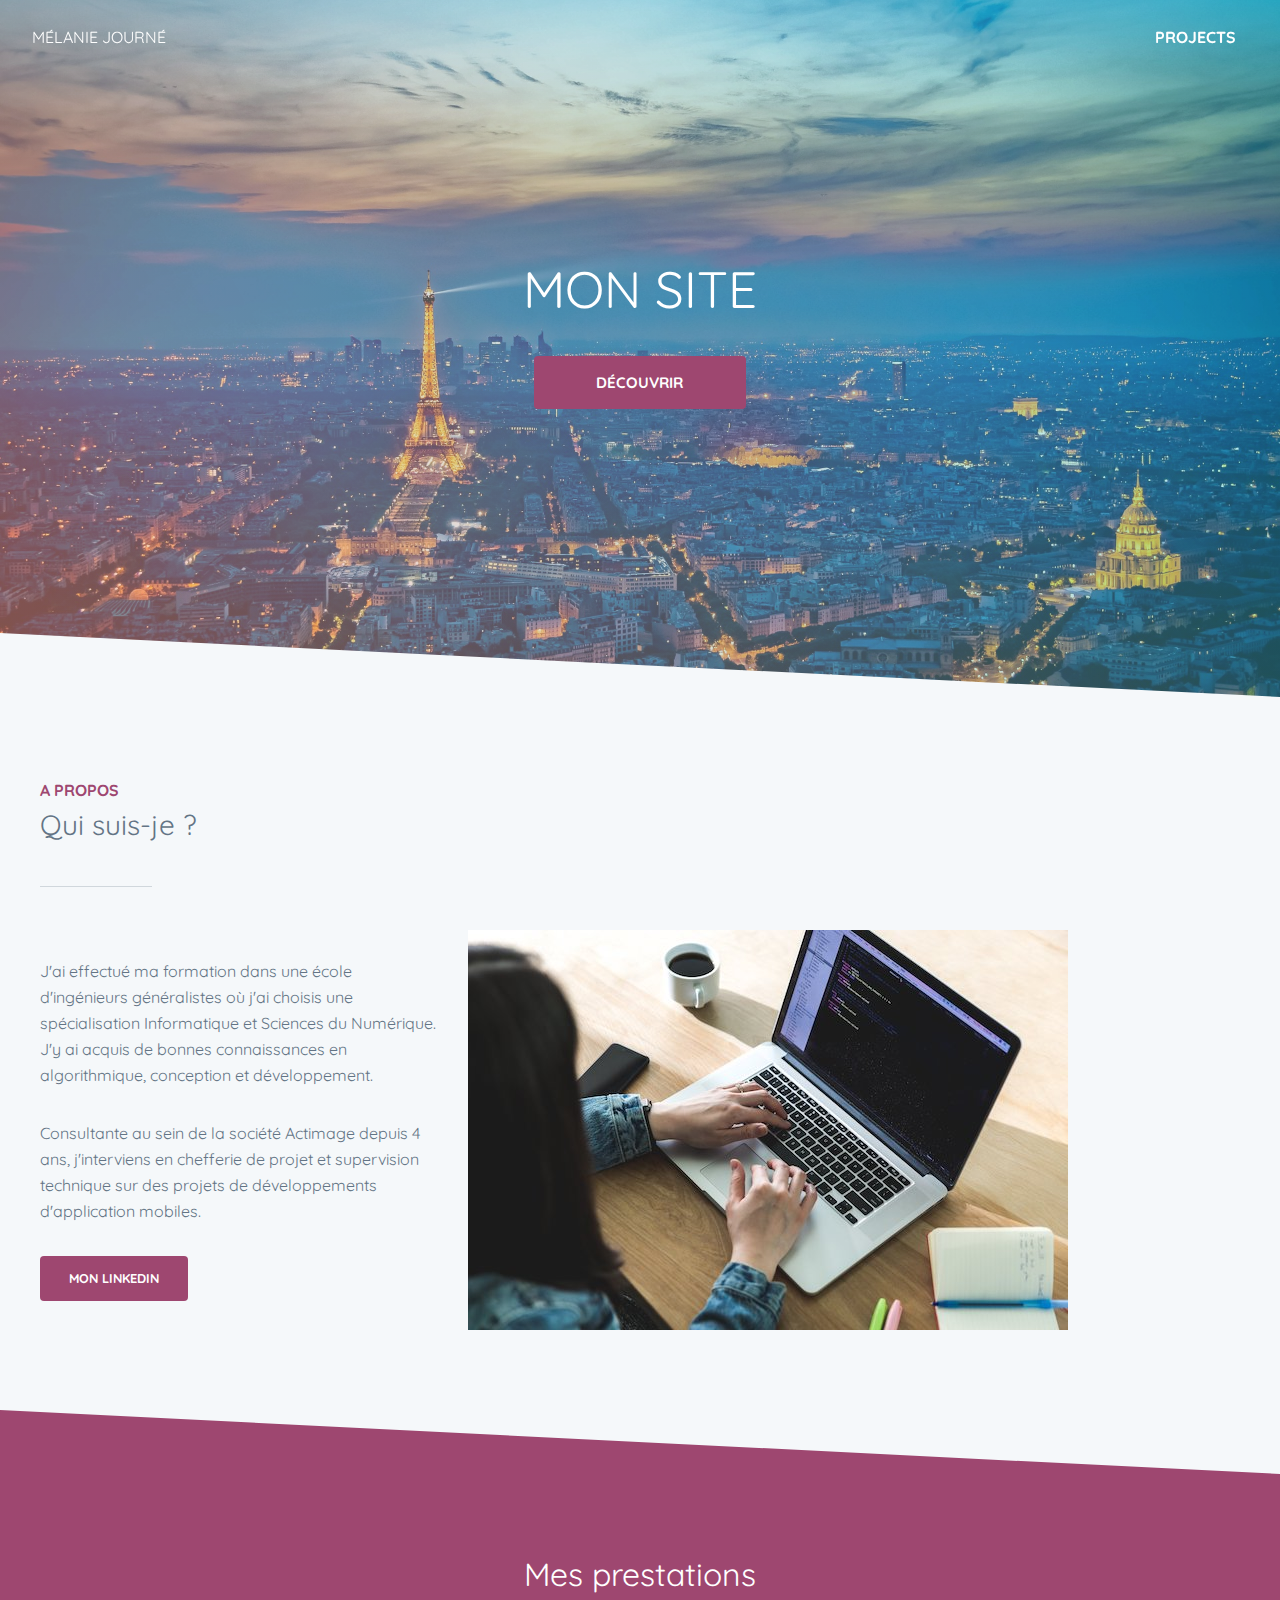
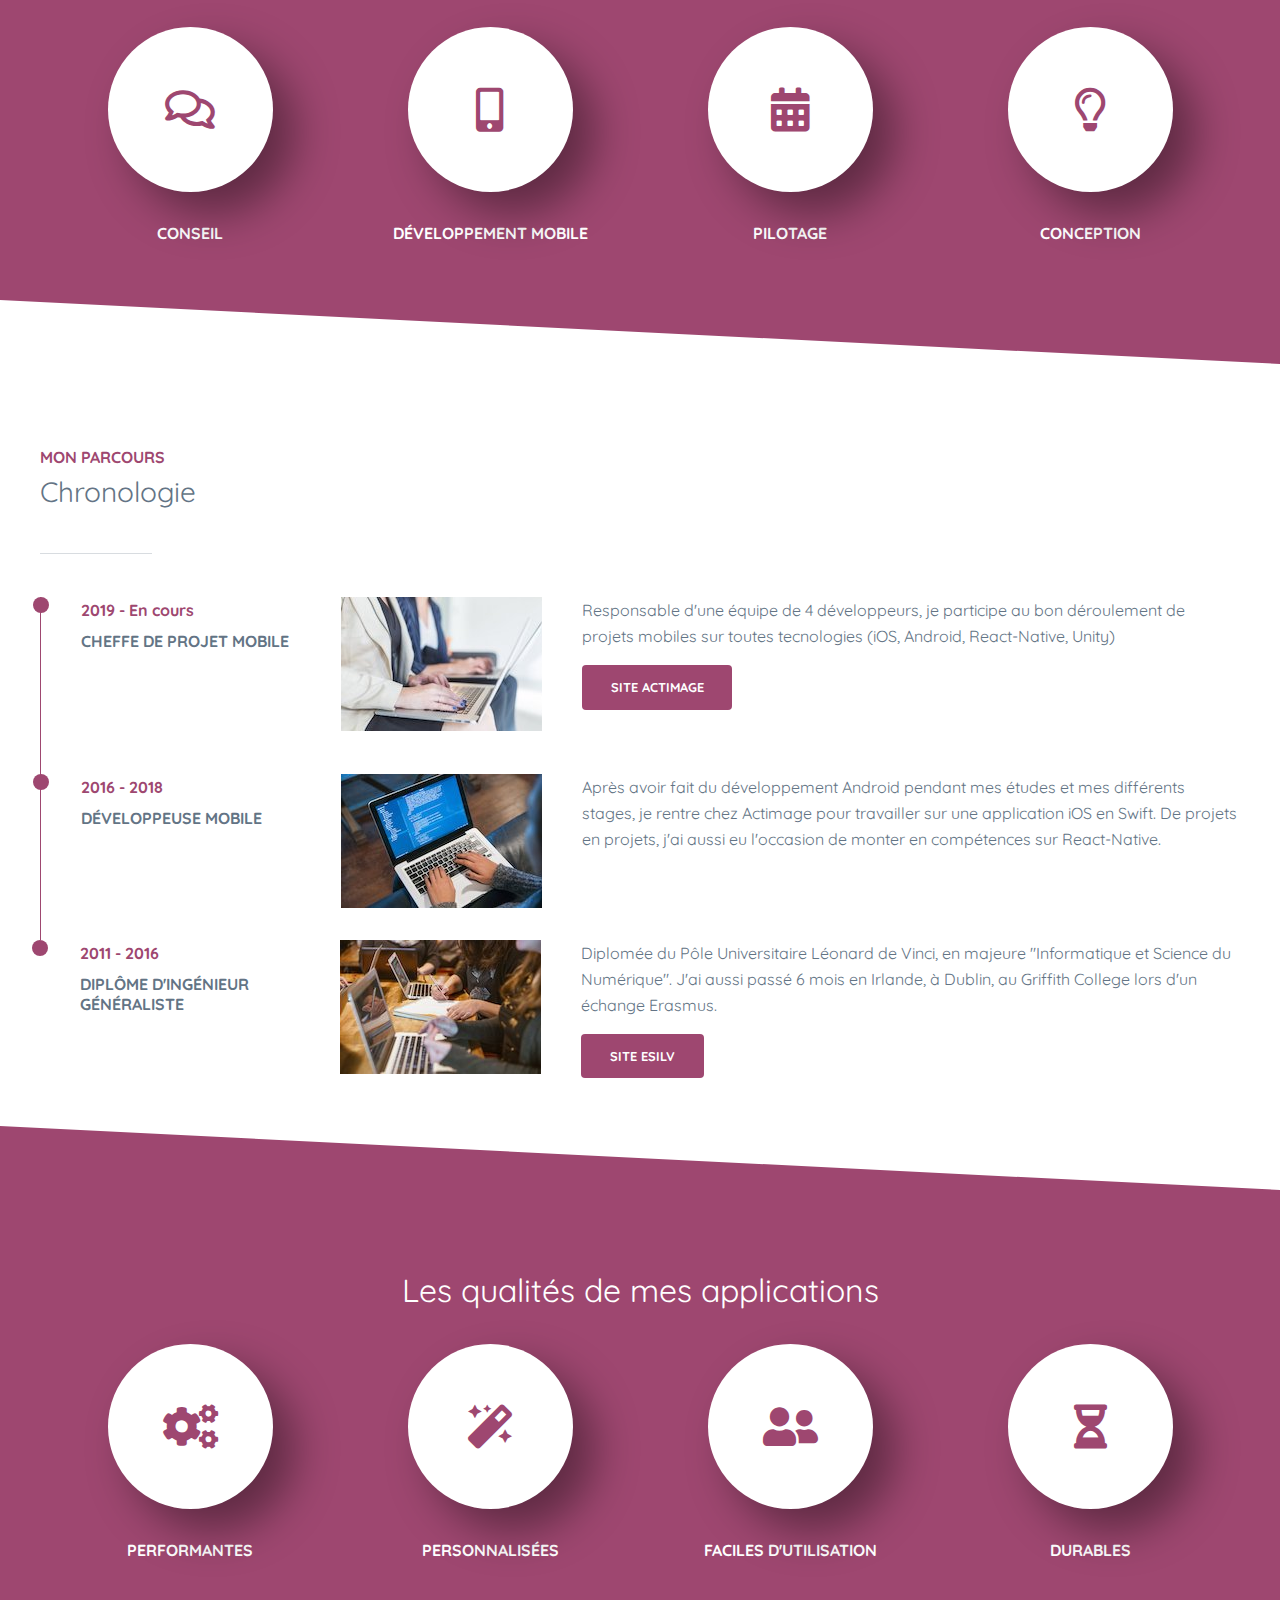
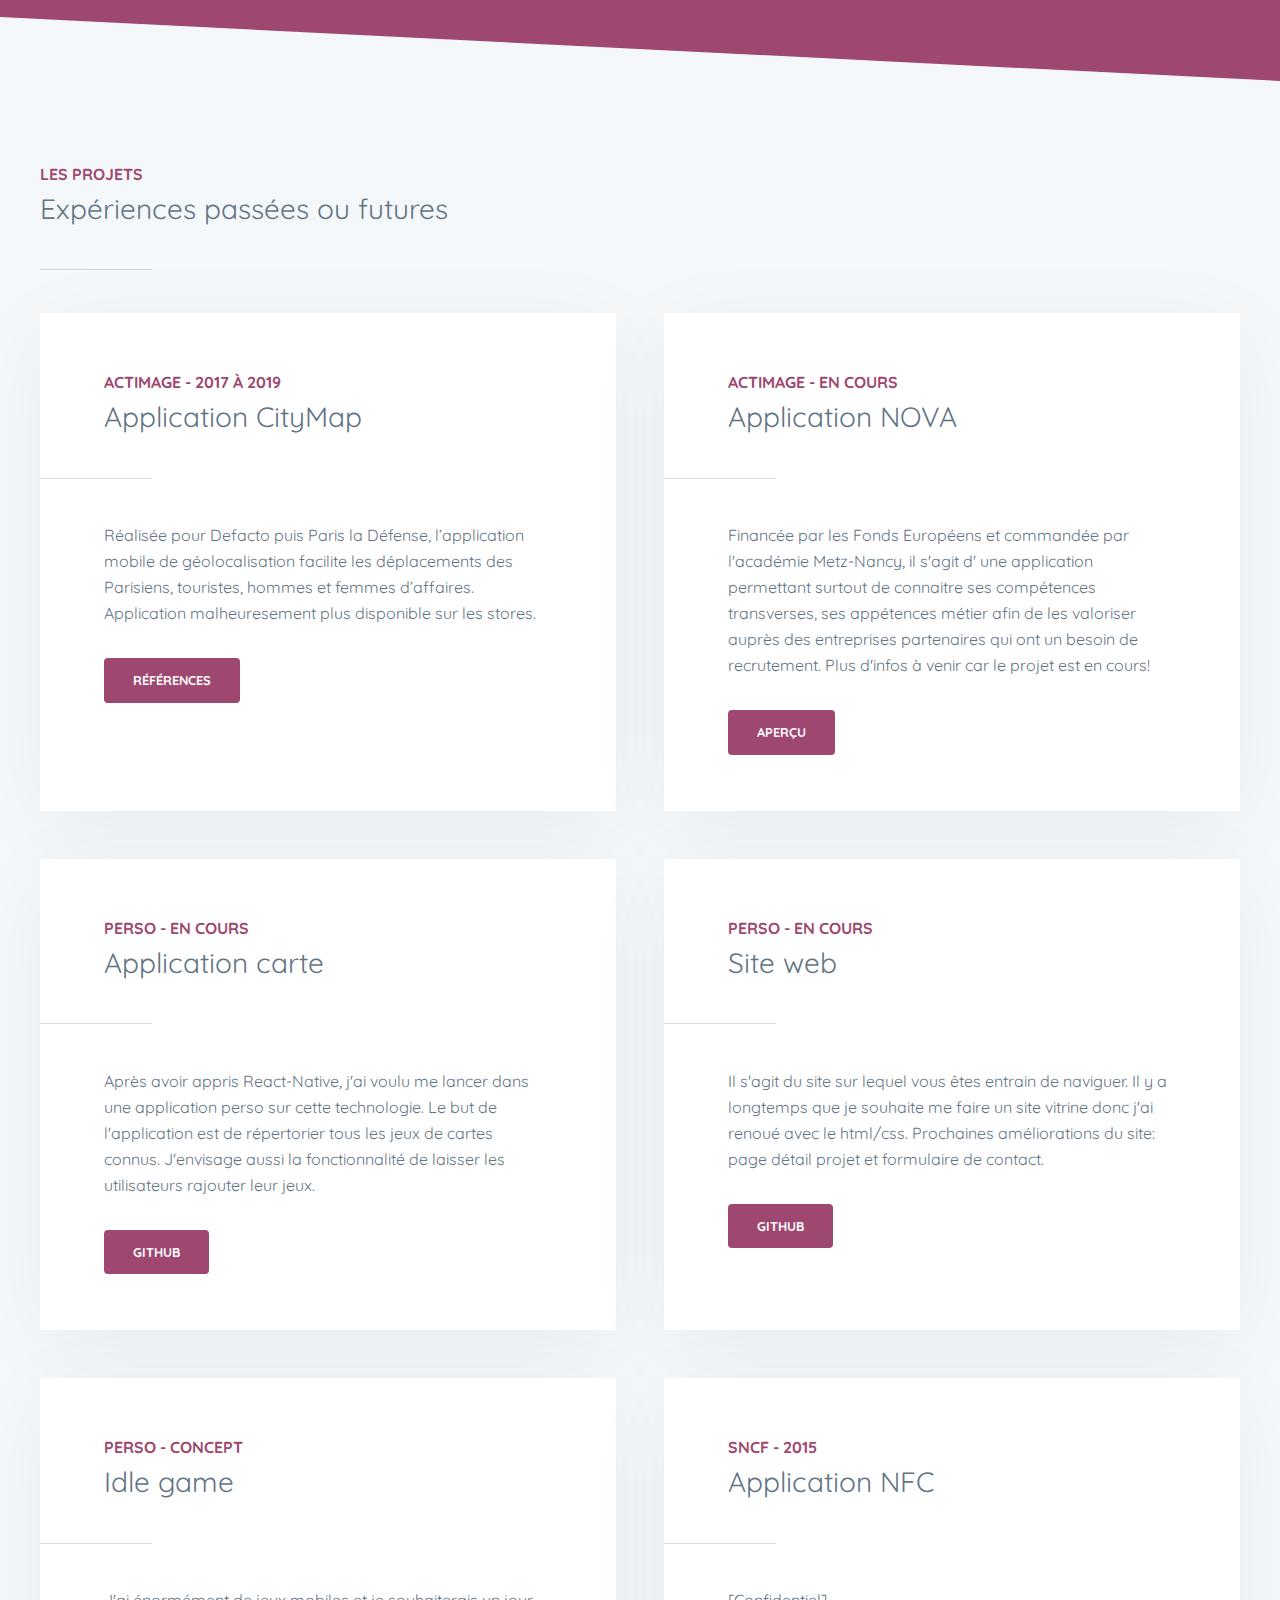
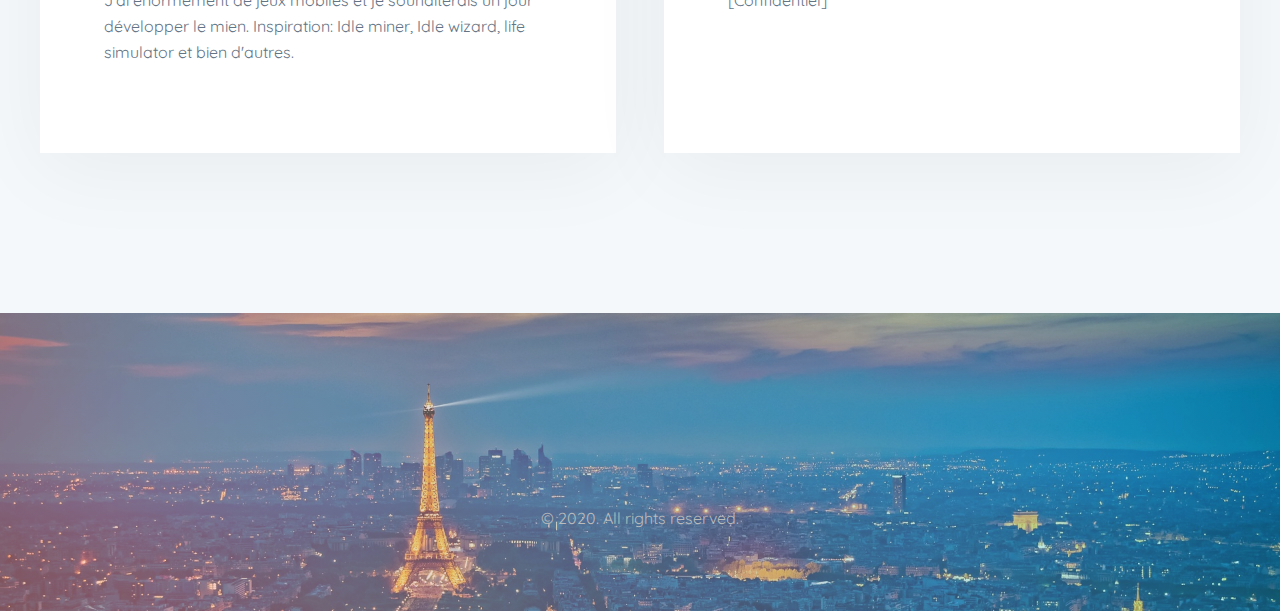
==== about/index.html @ 9a794f96 "About - remplacement des icones non fonctionnelles" ====
<!DOCTYPE HTML>
<!--
	Atmosphere by Pixelarity
	pixelarity.com | hello@pixelarity.com
	License: pixelarity.com/license
-->
<html>
	<head>
		<title>Accueil</title>
		<meta charset="utf-8" />
		<meta name="viewport" content="width=device-width, initial-scale=1, user-scalable=no" />
		<link rel="stylesheet" href="assets/css/main.css" />
	</head>
	<body class="is-preload">

		<!-- Page wrapper -->
			<div id="page-wrapper">

				<!-- Header -->
					<header id="header" class="alt">
						<span class="logo">Mélanie Journé</span>
						<a href="#projects">Projects</a>
					</header>

				<!-- Nav -->
					<nav id="menu">
						<div class="inner">
							<h2>Menu</h2>
							<ul class="links">
								<li><a href="index.html">Home</a></li>
								<li><a href="generic.html">Generic</a></li>
								<li><a href="elements.html">Elements</a></li>
								<li><a href="#">Log In</a></li>
								<li><a href="#">Sign Up</a></li>
							</ul>
							<a class="close">Close</a>
						</div>
					</nav>


				<!-- Banner -->
					<section id="banner">
						<div class="inner">
							<!-- <p>Ipsum dolor sit amet</p> -->
							<h1>MON SITE</h1>
							<ul class="actions special">
								<li><a href="#about" class="button large primary scrolly">Découvrir</a></li>
							</ul>
						</div>
					</section>

					<!-- Qui suis-je -->
						<section id="about" class="wrapper style2">
							<div class="inner">
								<header class="major alt">
									<p>A propos</p>
									<h2>Qui suis-je ?</h2>
								</header>
								<section class="posts">
									<article>
										<span class="image"><img src="images/pic01.jpg" alt=""></span>
										<div class="content">
											<p>J'ai effectué ma formation dans une école d'ingénieurs généralistes où j'ai choisis une spécialisation Informatique et Sciences du Numérique. J'y ai acquis de bonnes connaissances en algorithmique, conception et développement.</p>
											<p>Consultante au sein de la société Actimage depuis 4 ans, j'interviens en chefferie de projet et supervision technique sur des projets de développements d'application mobiles.</p>
											<ul class="actions">
												<li><a target="_blank" href="https://www.linkedin.com/in/mélanie-journé-791187a3" class="button primary">Mon linkedin</a></li>
											</ul>
										</div>
									</article>
								</section>
							</div>
						</section>

					<!-- Expertise -->
						<section id="expertise" class="wrapper style1 special">
							<div class="inner">
								<h1>Mes prestations</h1>
								<ul class="features">
									<li>
										<span class="icon major fa-comments"></span>
										<h4>Conseil</h4>
									</li>
									<li>
										<span class="icon major solid fa-mobile-alt"></span>
										<h4>Développement mobile</h4>
										<!-- <p>Lorem ipsum dolor sit amet nullam et consequat.</p> -->
									</li>
									<li>
										<span class="icon major solid fa-calendar-alt"></span>
										<h4>Pilotage</h4>
									</li>
									<li>
										<span class="icon major fa-lightbulb"></span>
										<h4>Conception</h4>
									</li>
								</ul>
							</div>
						</section>


						<!-- Timeline -->
							<section id="timeline" class="wrapper">
								<div class="inner">
									<header class="major">
										<p>Mon parcours</p>
										<h2>Chronologie</h2>
									</header>
									<section class="timeline">
										<section>
											<header>
												<p>2019 - En cours</p>
												<h4>Cheffe de projet mobile</h4>
											</header>
											<span class="image"><img src="images/pic02.jpg" alt=""></span>
											<div class="content">
												<p>Responsable d'une équipe de 4 développeurs, je participe au bon déroulement de projets mobiles sur toutes tecnologies (iOS, Android, React-Native, Unity)</p>
												<ul class="actions">
													<li><a target="_blank" href="https://www.actimage.com/fr/" class="button primary">Site Actimage</a></li>
												</ul>
											</div>
										</section>
										<section>
											<header>
												<p>2016 - 2018</p>
												<h4>Développeuse mobile</h4>
											</header>
											<span class="image"><img src="images/pic03.jpg" alt=""></span>
											<div class="content">
												<p>Après avoir fait du développement Android pendant mes études et mes différents stages, je rentre chez Actimage pour travailler sur une application iOS en Swift. De projets en projets, j'ai aussi eu l'occasion de monter en compétences sur React-Native.</p>
												<ul class="actions">
													<!-- <li><a href="#" class="button">More</a></li> -->
												</ul>
											</div>
										</section>
										<section>
											<header>
												<p>2011 - 2016</p>
												<h4>Diplôme d'ingénieur généraliste</h4>
											</header>
											<span class="image"><img src="images/pic04.jpg" alt=""></span>
											<div class="content">
												<p>Diplomée du Pôle Universitaire Léonard de Vinci, en majeure "Informatique et Science du Numérique". J'ai aussi passé 6 mois en Irlande, à Dublin, au Griffith College lors d'un échange Erasmus.</p>
												<ul class="actions">
													<li><a target="_blank" href="https://www.esilv.fr" class="button primary">Site ESILV</a></li>
												</ul>
											</div>
										</section>
									</section>
								</div>
							</section>

							<!-- Qualités -->
								<section id="qualité" class="wrapper style1 special">
									<h1>Les qualités de mes applications</h1>
									<div class="inner">
										<ul class="features">
											<li>
												<span class="icon major solid fa-cogs"></span>
												<h4>Performantes</h4>
											</li>
											<li>
												<span class="icon major solid fa-magic"></span>
												<h4>Personnalisées</h4>
												<!-- <p>Lorem ipsum dolor sit amet nullam et consequat.</p> -->
											</li>
											<li>
												<span class="icon major solid fa-user-friends"></span>
												<h4>Faciles d'utilisation</h4>
											</li>
											<li>
												<span class="icon major solid fa-hourglass-half"></span>
												<h4>Durables</h4>
											</li>
										</ul>
									</div>
								</section>

				<!-- Projets -->
					<section id="projects" class="wrapper style2">
						<div class="inner">
							<header class="major">
								<p>Les projets</p>
								<h2>Expériences passées ou futures</h2>
							</header>
							<section class="spotlights">

								<!--
								<article>
									<header class="major">
										<p>ACTIMAGE - 2016/2020</p>
										<h2>Application réseau social</h2>
									</header>
									<p>Phasellus in ante vitae nibh porttitor tempus vitae ut ante. Vestibulum blandit ex a elementum viverra. Sed quat diam, aliquet tempus felis nisl at lacus.</p>
									<ul class="actions">
										<li><a href="https://www.actimage.com/fr/references/bentley-reseau-social-prive/" class="button">More</a></li>
									</ul>
								</article>
							-->
								<article>
									<header class="major">
										<p>ACTIMAGE - 2017 à 2019</p>
										<h2>Application CityMap</h2>
									</header>
									<p>Réalisée pour Defacto puis Paris la Défense, l’application mobile de géolocalisation facilite les déplacements des Parisiens, touristes, hommes et femmes d’affaires. Application malheuresement plus disponible sur les stores.</p>
									<ul class="actions">
										<li><a target="_blank" href="https://www.actimage.com/fr/references/defacto-application-geolocalisation/" class="button primary">Références</a></li>
									</ul>
								</article>
								<article>
									<header class="major">
										<p>ACTIMAGE - En cours</p>
										<h2>Application NOVA</h2>
									</header>
									<p>Financée par les Fonds Européens et commandée par l'académie Metz-Nancy, il s'agit d' une application permettant surtout de connaitre ses compétences transverses, ses appétences métier afin de les valoriser auprès des entreprises partenaires qui ont un besoin de recrutement. Plus d'infos à venir car le projet est en cours! </p>
									<ul class="actions">
										<li><a target="_blank" href="https://www.linkedin.com/posts/herv%C3%A9-richard-195b4154_le-projet-nova-financ%C3%A9-par-les-fonds-europ%C3%A9en-activity-6656117034771984384-VSVA" class="button primary">Aperçu</a></li>
									</ul>
								</article>
								<article>
									<header class="major">
										<p>Perso - En cours</p>
										<h2>Application carte</h2>
									</header>
									<p>Après avoir appris React-Native, j'ai voulu me lancer dans une application perso sur cette technologie. Le but de l'application est de répertorier tous les jeux de cartes connus. J'envisage aussi la fonctionnalité de laisser les utilisateurs rajouter leur jeux.</p>
									<ul class="actions">
											<li><a target="_blank" href="https://github.com/MelanieJourne/card-game-list-app" class="button primary">Github</a></li>
									</ul>
								</article>
								<article>
									<header class="major">
										<p>Perso - En cours</p>
										<h2>Site web</h2>
									</header>
									<p>Il s'agit du site sur lequel vous êtes entrain de naviguer. Il y a longtemps que je souhaite me faire un site vitrine donc j'ai renoué avec le html/css. Prochaines améliorations du site: page détail projet et formulaire de contact.</p>
									<ul class="actions">
										<li><a target="_blank" href="https://github.com/MelanieJourne/melaniejourne.fr" class="button primary">Github</a></li>
									</ul>
								</article>
								<article>
									<header class="major">
										<p>PERSO - Concept</p>
										<h2>Idle game</h2>
									</header>
									<p>J'ai énormément de jeux mobiles et je souhaiterais un jour développer le mien. Inspiration: Idle miner, Idle wizard, life simulator et bien d'autres.</p>
									<ul class="actions">
										<!--<li><a href="#" class="button">More</a></li>-->
									</ul>
								</article>
								<article>
									<header class="major">
										<p>SNCF - 2015</p>
										<h2>Application NFC</h2>
									</header>
									<p>[Confidentiel]</p>
									<ul class="actions">
										<!--<li><a href="#" class="button">More</a></li>-->
									</ul>
								</article>
							</section>
						</div>
					</section>

				<!-- Footer -->
					<footer id="footer">
							<!--
						<div class="inner">
							<ul class="contact">
								<li class="icon solid fa-home">
									<strong>Address</strong>
									1234 Fictional Avenue<br>Nashville, TN 00000
								</li>
								<li class="icon solid fa-phone">
									<strong>Phone</strong>
									(000) 000-0000
								</li>
								<li class="icon solid fa-envelope">
									<strong>Email</strong>
									information@untitled.tld
								</li>
							</ul>
							<form action="#" method="post">
								<h4>Get in touch</h4>
								<div class="fields">
									<div class="field half">
										<label for="name">Name</label>
										<input name="name" id="name" type="text" placeholder="Name">
									</div>
									<div class="field half">
										<label for="email">Email</label>
										<input name="email" id="email" type="email" placeholder="Email">
									</div>
									<div class="field">
										<label for="message">Message</label>
										<textarea name="message" id="message" rows="6" placeholder="Message"></textarea>
									</div>
								</div>
								<ul class="actions">
									<li><input value="Send Message" class="button large" type="submit"></li>
								</ul>
							</form>
						</div>
						-->
						<div class="copyright">
							&copy; 2020. All rights reserved.
						</div>
					</footer>

			</div>

		<!-- Scripts -->
			<script src="assets/js/jquery.min.js"></script>
			<script src="assets/js/browser.min.js"></script>
			<script src="assets/js/breakpoints.min.js"></script>
			<script src="assets/js/util.js"></script>
			<script src="assets/js/jquery.scrollex.min.js"></script>
			<script src="assets/js/jquery.scrolly.min.js"></script>
			<script src="assets/js/main.js"></script>

	</body>
</html>
---- about/assets/css/main.css ----
@import url(fontawesome-all.min.css);
@import url("https://fonts.googleapis.com/css?family=Quicksand:400,700");

/*
	Atmosphere by Pixelarity
	pixelarity.com | hello@pixelarity.com
	License: pixelarity.com/license
*/

html, body, div, span, applet, object,
iframe, h1, h2, h3, h4, h5, h6, p, blockquote,
pre, a, abbr, acronym, address, big, cite,
code, del, dfn, em, img, ins, kbd, q, s, samp,
small, strike, strong, sub, sup, tt, var, b,
u, i, center, dl, dt, dd, ol, ul, li, fieldset,
form, label, legend, table, caption, tbody,
tfoot, thead, tr, th, td, article, aside,
canvas, details, embed, figure, figcaption,
footer, header, hgroup, menu, nav, output, ruby,
section, summary, time, mark, audio, video {
	margin: 0;
	padding: 0;
	border: 0;
	font-size: 100%;
	font: inherit;
	vertical-align: baseline;}

article, aside, details, figcaption, figure,
footer, header, hgroup, menu, nav, section {
	display: block;}

body {
	line-height: 1;
}

ol, ul {
	list-style: none;
}

blockquote, q {
	quotes: none;
}

	blockquote:before, blockquote:after, q:before, q:after {
		content: '';
		content: none;
	}

table {
	border-collapse: collapse;
	border-spacing: 0;
}

body {
	-webkit-text-size-adjust: none;
}

mark {
	background-color: transparent;
	color: inherit;
}

input::-moz-focus-inner {
	border: 0;
	padding: 0;
}

input, select, textarea {
	-moz-appearance: none;
	-webkit-appearance: none;
	-ms-appearance: none;
	appearance: none;
}

/* Basic */

	@-ms-viewport {
		width: device-width;
	}

	body {
		-ms-overflow-style: scrollbar;
	}

	@media screen and (max-width: 480px) {

		html, body {
			min-width: 320px;
		}

	}

	html {
		box-sizing: border-box;
	}

	*, *:before, *:after {
		box-sizing: inherit;
	}

	body {
		background: #fff;
	}

		body.is-preload *, body.is-preload *:before, body.is-preload *:after {
			-moz-animation: none !important;
			-webkit-animation: none !important;
			-ms-animation: none !important;
			animation: none !important;
			-moz-transition: none !important;
			-webkit-transition: none !important;
			-ms-transition: none !important;
			transition: none !important;
		}

/* Type */

	body {
		background-color: #fff;
		color: #637485;
	}

	body, input, select, textarea {
		font-family: "Quicksand", Helvetica, sans-serif;
		font-size: 14pt;
		font-weight: 400;
		line-height: 1.625;
	}

		@media screen and (max-width: 1680px) {

			body, input, select, textarea {
				font-size: 12pt;
			}

		}

		@media screen and (max-width: 1280px) {

			body, input, select, textarea {
				font-size: 12pt;
			}

		}

		@media screen and (max-width: 980px) {

			body, input, select, textarea {
				font-size: 12pt;
			}

		}

		@media screen and (max-width: 736px) {

			body, input, select, textarea {
				font-size: 12pt;
			}

		}

		@media screen and (max-width: 480px) {

			body, input, select, textarea {
				font-size: 12pt;
			}

		}

		@media screen and (max-width: 360px) {

			body, input, select, textarea {
				font-size: 11pt;
			}

		}

	a {
		text-decoration: underline;
	}

		a:hover {
			text-decoration: none;
		}

	strong, b {
		font-weight: 700;
	}

	em, i {
		font-style: italic;
	}

	p {
		margin: 0 0 2em 0;
	}

	h1, h2, h3, h4, h5, h6 {
		line-height: 1.3;
		margin: 0 0 1em 0;
	}

		h1 a, h2 a, h3 a, h4 a, h5 a, h6 a {
			color: inherit;
			text-decoration: none;
		}

	h1 {
		font-size: 2em;
	}

	h2 {
		font-size: 1.75em;
	}

	h3 {
		font-size: 1.35em;
	}

	h4 {
		font-size: 1em;
	}

	h5 {
		font-size: 0.9em;
	}

	h6 {
		font-size: 0.7em;
	}

	sub {
		font-size: 0.8em;
		position: relative;
		top: 0.5em;
	}

	sup {
		font-size: 0.8em;
		position: relative;
		top: -0.5em;
	}

	blockquote {
		border-left: solid 4px;
		font-style: italic;
		margin: 0 0 2em 0;
		padding: 0.5em 0 0.5em 2em;
	}

	code {
		border-radius: 4px;
		border: solid 1px;
		font-family: "Courier New", monospace;
		font-size: 0.9em;
		margin: 0 0.25em;
		padding: 0.25em 0.65em;
	}

	pre {
		-webkit-overflow-scrolling: touch;
		font-family: "Courier New", monospace;
		font-size: 0.9em;
		margin: 0 0 2em 0;
	}

		pre code {
			display: block;
			line-height: 1.75;
			padding: 1em 1.5em;
			overflow-x: auto;
		}

	hr {
		border: 0;
		border-bottom: solid 1px;
		margin: 2em 0;
	}

		hr.major {
			margin: 3em 0;
		}

	.align-left {
		text-align: left;
	}

	.align-center {
		text-align: center;
	}

	.align-right {
		text-align: right;
	}

	@media screen and (max-width: 736px) {

		h1 {
			font-size: 1.75em;
		}

		h2 {
			font-size: 1.5em;
		}

		h3 {
			font-size: 1.25em;
		}

	}

	input, select, textarea {
		color: #637485;
	}

	a {
		color: #9E4770;
	}

	strong, b {
		color: #637485;
	}

	h1, h2, h3, h4, h5, h6 {
		color: #637485;
	}

	blockquote {
		border-left-color: rgba(99, 116, 133, 0.25);
	}

	code {
		background: rgba(99, 116, 133, 0.075);
		border-color: rgba(99, 116, 133, 0.25);
	}

	hr {
		border-bottom-color: rgba(99, 116, 133, 0.25);
	}

/* Row */

	.row {
		display: flex;
		flex-wrap: wrap;
		box-sizing: border-box;
		align-items: stretch;
	}

		.row > * {
			box-sizing: border-box;
		}

		.row.gtr-uniform > * > :last-child {
			margin-bottom: 0;
		}

		.row.aln-left {
			justify-content: flex-start;
		}

		.row.aln-center {
			justify-content: center;
		}

		.row.aln-right {
			justify-content: flex-end;
		}

		.row.aln-top {
			align-items: flex-start;
		}

		.row.aln-middle {
			align-items: center;
		}

		.row.aln-bottom {
			align-items: flex-end;
		}

		.row > .imp {
			order: -1;
		}

		.row > .col-1 {
			width: 8.33333%;
		}

		.row > .off-1 {
			margin-left: 8.33333%;
		}

		.row > .col-2 {
			width: 16.66667%;
		}

		.row > .off-2 {
			margin-left: 16.66667%;
		}

		.row > .col-3 {
			width: 25%;
		}

		.row > .off-3 {
			margin-left: 25%;
		}

		.row > .col-4 {
			width: 33.33333%;
		}

		.row > .off-4 {
			margin-left: 33.33333%;
		}

		.row > .col-5 {
			width: 41.66667%;
		}

		.row > .off-5 {
			margin-left: 41.66667%;
		}

		.row > .col-6 {
			width: 50%;
		}

		.row > .off-6 {
			margin-left: 50%;
		}

		.row > .col-7 {
			width: 58.33333%;
		}

		.row > .off-7 {
			margin-left: 58.33333%;
		}

		.row > .col-8 {
			width: 66.66667%;
		}

		.row > .off-8 {
			margin-left: 66.66667%;
		}

		.row > .col-9 {
			width: 75%;
		}

		.row > .off-9 {
			margin-left: 75%;
		}

		.row > .col-10 {
			width: 83.33333%;
		}

		.row > .off-10 {
			margin-left: 83.33333%;
		}

		.row > .col-11 {
			width: 91.66667%;
		}

		.row > .off-11 {
			margin-left: 91.66667%;
		}

		.row > .col-12 {
			width: 100%;
		}

		.row > .off-12 {
			margin-left: 100%;
		}

		.row.gtr-0 {
			margin-top: 0;
			margin-left: 0em;
		}

			.row.gtr-0 > * {
				padding: 0 0 0 0em;
			}

			.row.gtr-0.gtr-uniform {
				margin-top: 0em;
			}

				.row.gtr-0.gtr-uniform > * {
					padding-top: 0em;
				}

		.row.gtr-25 {
			margin-top: 0;
			margin-left: -0.5em;
		}

			.row.gtr-25 > * {
				padding: 0 0 0 0.5em;
			}

			.row.gtr-25.gtr-uniform {
				margin-top: -0.5em;
			}

				.row.gtr-25.gtr-uniform > * {
					padding-top: 0.5em;
				}

		.row.gtr-50 {
			margin-top: 0;
			margin-left: -1em;
		}

			.row.gtr-50 > * {
				padding: 0 0 0 1em;
			}

			.row.gtr-50.gtr-uniform {
				margin-top: -1em;
			}

				.row.gtr-50.gtr-uniform > * {
					padding-top: 1em;
				}

		.row {
			margin-top: 0;
			margin-left: -2em;
		}

			.row > * {
				padding: 0 0 0 2em;
			}

			.row.gtr-uniform {
				margin-top: -2em;
			}

				.row.gtr-uniform > * {
					padding-top: 2em;
				}

		.row.gtr-150 {
			margin-top: 0;
			margin-left: -3em;
		}

			.row.gtr-150 > * {
				padding: 0 0 0 3em;
			}

			.row.gtr-150.gtr-uniform {
				margin-top: -3em;
			}

				.row.gtr-150.gtr-uniform > * {
					padding-top: 3em;
				}

		.row.gtr-200 {
			margin-top: 0;
			margin-left: -4em;
		}

			.row.gtr-200 > * {
				padding: 0 0 0 4em;
			}

			.row.gtr-200.gtr-uniform {
				margin-top: -4em;
			}

				.row.gtr-200.gtr-uniform > * {
					padding-top: 4em;
				}

		@media screen and (max-width: 1680px) {

			.row {
				display: flex;
				flex-wrap: wrap;
				box-sizing: border-box;
				align-items: stretch;
			}

				.row > * {
					box-sizing: border-box;
				}

				.row.gtr-uniform > * > :last-child {
					margin-bottom: 0;
				}

				.row.aln-left {
					justify-content: flex-start;
				}

				.row.aln-center {
					justify-content: center;
				}

				.row.aln-right {
					justify-content: flex-end;
				}

				.row.aln-top {
					align-items: flex-start;
				}

				.row.aln-middle {
					align-items: center;
				}

				.row.aln-bottom {
					align-items: flex-end;
				}

				.row > .imp-xlarge {
					order: -1;
				}

				.row > .col-1-xlarge {
					width: 8.33333%;
				}

				.row > .off-1-xlarge {
					margin-left: 8.33333%;
				}

				.row > .col-2-xlarge {
					width: 16.66667%;
				}

				.row > .off-2-xlarge {
					margin-left: 16.66667%;
				}

				.row > .col-3-xlarge {
					width: 25%;
				}

				.row > .off-3-xlarge {
					margin-left: 25%;
				}

				.row > .col-4-xlarge {
					width: 33.33333%;
				}

				.row > .off-4-xlarge {
					margin-left: 33.33333%;
				}

				.row > .col-5-xlarge {
					width: 41.66667%;
				}

				.row > .off-5-xlarge {
					margin-left: 41.66667%;
				}

				.row > .col-6-xlarge {
					width: 50%;
				}

				.row > .off-6-xlarge {
					margin-left: 50%;
				}

				.row > .col-7-xlarge {
					width: 58.33333%;
				}

				.row > .off-7-xlarge {
					margin-left: 58.33333%;
				}

				.row > .col-8-xlarge {
					width: 66.66667%;
				}

				.row > .off-8-xlarge {
					margin-left: 66.66667%;
				}

				.row > .col-9-xlarge {
					width: 75%;
				}

				.row > .off-9-xlarge {
					margin-left: 75%;
				}

				.row > .col-10-xlarge {
					width: 83.33333%;
				}

				.row > .off-10-xlarge {
					margin-left: 83.33333%;
				}

				.row > .col-11-xlarge {
					width: 91.66667%;
				}

				.row > .off-11-xlarge {
					margin-left: 91.66667%;
				}

				.row > .col-12-xlarge {
					width: 100%;
				}

				.row > .off-12-xlarge {
					margin-left: 100%;
				}

				.row.gtr-0 {
					margin-top: 0;
					margin-left: 0em;
				}

					.row.gtr-0 > * {
						padding: 0 0 0 0em;
					}

					.row.gtr-0.gtr-uniform {
						margin-top: 0em;
					}

						.row.gtr-0.gtr-uniform > * {
							padding-top: 0em;
						}

				.row.gtr-25 {
					margin-top: 0;
					margin-left: -0.5em;
				}

					.row.gtr-25 > * {
						padding: 0 0 0 0.5em;
					}

					.row.gtr-25.gtr-uniform {
						margin-top: -0.5em;
					}

						.row.gtr-25.gtr-uniform > * {
							padding-top: 0.5em;
						}

				.row.gtr-50 {
					margin-top: 0;
					margin-left: -1em;
				}

					.row.gtr-50 > * {
						padding: 0 0 0 1em;
					}

					.row.gtr-50.gtr-uniform {
						margin-top: -1em;
					}

						.row.gtr-50.gtr-uniform > * {
							padding-top: 1em;
						}

				.row {
					margin-top: 0;
					margin-left: -2em;
				}

					.row > * {
						padding: 0 0 0 2em;
					}

					.row.gtr-uniform {
						margin-top: -2em;
					}

						.row.gtr-uniform > * {
							padding-top: 2em;
						}

				.row.gtr-150 {
					margin-top: 0;
					margin-left: -3em;
				}

					.row.gtr-150 > * {
						padding: 0 0 0 3em;
					}

					.row.gtr-150.gtr-uniform {
						margin-top: -3em;
					}

						.row.gtr-150.gtr-uniform > * {
							padding-top: 3em;
						}

				.row.gtr-200 {
					margin-top: 0;
					margin-left: -4em;
				}

					.row.gtr-200 > * {
						padding: 0 0 0 4em;
					}

					.row.gtr-200.gtr-uniform {
						margin-top: -4em;
					}

						.row.gtr-200.gtr-uniform > * {
							padding-top: 4em;
						}

		}

		@media screen and (max-width: 1280px) {

			.row {
				display: flex;
				flex-wrap: wrap;
				box-sizing: border-box;
				align-items: stretch;
			}

				.row > * {
					box-sizing: border-box;
				}

				.row.gtr-uniform > * > :last-child {
					margin-bottom: 0;
				}

				.row.aln-left {
					justify-content: flex-start;
				}

				.row.aln-center {
					justify-content: center;
				}

				.row.aln-right {
					justify-content: flex-end;
				}

				.row.aln-top {
					align-items: flex-start;
				}

				.row.aln-middle {
					align-items: center;
				}

				.row.aln-bottom {
					align-items: flex-end;
				}

				.row > .imp-large {
					order: -1;
				}

				.row > .col-1-large {
					width: 8.33333%;
				}

				.row > .off-1-large {
					margin-left: 8.33333%;
				}

				.row > .col-2-large {
					width: 16.66667%;
				}

				.row > .off-2-large {
					margin-left: 16.66667%;
				}

				.row > .col-3-large {
					width: 25%;
				}

				.row > .off-3-large {
					margin-left: 25%;
				}

				.row > .col-4-large {
					width: 33.33333%;
				}

				.row > .off-4-large {
					margin-left: 33.33333%;
				}

				.row > .col-5-large {
					width: 41.66667%;
				}

				.row > .off-5-large {
					margin-left: 41.66667%;
				}

				.row > .col-6-large {
					width: 50%;
				}

				.row > .off-6-large {
					margin-left: 50%;
				}

				.row > .col-7-large {
					width: 58.33333%;
				}

				.row > .off-7-large {
					margin-left: 58.33333%;
				}

				.row > .col-8-large {
					width: 66.66667%;
				}

				.row > .off-8-large {
					margin-left: 66.66667%;
				}

				.row > .col-9-large {
					width: 75%;
				}

				.row > .off-9-large {
					margin-left: 75%;
				}

				.row > .col-10-large {
					width: 83.33333%;
				}

				.row > .off-10-large {
					margin-left: 83.33333%;
				}

				.row > .col-11-large {
					width: 91.66667%;
				}

				.row > .off-11-large {
					margin-left: 91.66667%;
				}

				.row > .col-12-large {
					width: 100%;
				}

				.row > .off-12-large {
					margin-left: 100%;
				}

				.row.gtr-0 {
					margin-top: 0;
					margin-left: 0em;
				}

					.row.gtr-0 > * {
						padding: 0 0 0 0em;
					}

					.row.gtr-0.gtr-uniform {
						margin-top: 0em;
					}

						.row.gtr-0.gtr-uniform > * {
							padding-top: 0em;
						}

				.row.gtr-25 {
					margin-top: 0;
					margin-left: -0.375em;
				}

					.row.gtr-25 > * {
						padding: 0 0 0 0.375em;
					}

					.row.gtr-25.gtr-uniform {
						margin-top: -0.375em;
					}

						.row.gtr-25.gtr-uniform > * {
							padding-top: 0.375em;
						}

				.row.gtr-50 {
					margin-top: 0;
					margin-left: -0.75em;
				}

					.row.gtr-50 > * {
						padding: 0 0 0 0.75em;
					}

					.row.gtr-50.gtr-uniform {
						margin-top: -0.75em;
					}

						.row.gtr-50.gtr-uniform > * {
							padding-top: 0.75em;
						}

				.row {
					margin-top: 0;
					margin-left: -1.5em;
				}

					.row > * {
						padding: 0 0 0 1.5em;
					}

					.row.gtr-uniform {
						margin-top: -1.5em;
					}

						.row.gtr-uniform > * {
							padding-top: 1.5em;
						}

				.row.gtr-150 {
					margin-top: 0;
					margin-left: -2.25em;
				}

					.row.gtr-150 > * {
						padding: 0 0 0 2.25em;
					}

					.row.gtr-150.gtr-uniform {
						margin-top: -2.25em;
					}

						.row.gtr-150.gtr-uniform > * {
							padding-top: 2.25em;
						}

				.row.gtr-200 {
					margin-top: 0;
					margin-left: -3em;
				}

					.row.gtr-200 > * {
						padding: 0 0 0 3em;
					}

					.row.gtr-200.gtr-uniform {
						margin-top: -3em;
					}

						.row.gtr-200.gtr-uniform > * {
							padding-top: 3em;
						}

		}

		@media screen and (max-width: 980px) {

			.row {
				display: flex;
				flex-wrap: wrap;
				box-sizing: border-box;
				align-items: stretch;
			}

				.row > * {
					box-sizing: border-box;
				}

				.row.gtr-uniform > * > :last-child {
					margin-bottom: 0;
				}

				.row.aln-left {
					justify-content: flex-start;
				}

				.row.aln-center {
					justify-content: center;
				}

				.row.aln-right {
					justify-content: flex-end;
				}

				.row.aln-top {
					align-items: flex-start;
				}

				.row.aln-middle {
					align-items: center;
				}

				.row.aln-bottom {
					align-items: flex-end;
				}

				.row > .imp-medium {
					order: -1;
				}

				.row > .col-1-medium {
					width: 8.33333%;
				}

				.row > .off-1-medium {
					margin-left: 8.33333%;
				}

				.row > .col-2-medium {
					width: 16.66667%;
				}

				.row > .off-2-medium {
					margin-left: 16.66667%;
				}

				.row > .col-3-medium {
					width: 25%;
				}

				.row > .off-3-medium {
					margin-left: 25%;
				}

				.row > .col-4-medium {
					width: 33.33333%;
				}

				.row > .off-4-medium {
					margin-left: 33.33333%;
				}

				.row > .col-5-medium {
					width: 41.66667%;
				}

				.row > .off-5-medium {
					margin-left: 41.66667%;
				}

				.row > .col-6-medium {
					width: 50%;
				}

				.row > .off-6-medium {
					margin-left: 50%;
				}

				.row > .col-7-medium {
					width: 58.33333%;
				}

				.row > .off-7-medium {
					margin-left: 58.33333%;
				}

				.row > .col-8-medium {
					width: 66.66667%;
				}

				.row > .off-8-medium {
					margin-left: 66.66667%;
				}

				.row > .col-9-medium {
					width: 75%;
				}

				.row > .off-9-medium {
					margin-left: 75%;
				}

				.row > .col-10-medium {
					width: 83.33333%;
				}

				.row > .off-10-medium {
					margin-left: 83.33333%;
				}

				.row > .col-11-medium {
					width: 91.66667%;
				}

				.row > .off-11-medium {
					margin-left: 91.66667%;
				}

				.row > .col-12-medium {
					width: 100%;
				}

				.row > .off-12-medium {
					margin-left: 100%;
				}

				.row.gtr-0 {
					margin-top: 0;
					margin-left: 0em;
				}

					.row.gtr-0 > * {
						padding: 0 0 0 0em;
					}

					.row.gtr-0.gtr-uniform {
						margin-top: 0em;
					}

						.row.gtr-0.gtr-uniform > * {
							padding-top: 0em;
						}

				.row.gtr-25 {
					margin-top: 0;
					margin-left: -0.375em;
				}

					.row.gtr-25 > * {
						padding: 0 0 0 0.375em;
					}

					.row.gtr-25.gtr-uniform {
						margin-top: -0.375em;
					}

						.row.gtr-25.gtr-uniform > * {
							padding-top: 0.375em;
						}

				.row.gtr-50 {
					margin-top: 0;
					margin-left: -0.75em;
				}

					.row.gtr-50 > * {
						padding: 0 0 0 0.75em;
					}

					.row.gtr-50.gtr-uniform {
						margin-top: -0.75em;
					}

						.row.gtr-50.gtr-uniform > * {
							padding-top: 0.75em;
						}

				.row {
					margin-top: 0;
					margin-left: -1.5em;
				}

					.row > * {
						padding: 0 0 0 1.5em;
					}

					.row.gtr-uniform {
						margin-top: -1.5em;
					}

						.row.gtr-uniform > * {
							padding-top: 1.5em;
						}

				.row.gtr-150 {
					margin-top: 0;
					margin-left: -2.25em;
				}

					.row.gtr-150 > * {
						padding: 0 0 0 2.25em;
					}

					.row.gtr-150.gtr-uniform {
						margin-top: -2.25em;
					}

						.row.gtr-150.gtr-uniform > * {
							padding-top: 2.25em;
						}

				.row.gtr-200 {
					margin-top: 0;
					margin-left: -3em;
				}

					.row.gtr-200 > * {
						padding: 0 0 0 3em;
					}

					.row.gtr-200.gtr-uniform {
						margin-top: -3em;
					}

						.row.gtr-200.gtr-uniform > * {
							padding-top: 3em;
						}

		}

		@media screen and (max-width: 736px) {

			.row {
				display: flex;
				flex-wrap: wrap;
				box-sizing: border-box;
				align-items: stretch;
			}

				.row > * {
					box-sizing: border-box;
				}

				.row.gtr-uniform > * > :last-child {
					margin-bottom: 0;
				}

				.row.aln-left {
					justify-content: flex-start;
				}

				.row.aln-center {
					justify-content: center;
				}

				.row.aln-right {
					justify-content: flex-end;
				}

				.row.aln-top {
					align-items: flex-start;
				}

				.row.aln-middle {
					align-items: center;
				}

				.row.aln-bottom {
					align-items: flex-end;
				}

				.row > .imp-small {
					order: -1;
				}

				.row > .col-1-small {
					width: 8.33333%;
				}

				.row > .off-1-small {
					margin-left: 8.33333%;
				}

				.row > .col-2-small {
					width: 16.66667%;
				}

				.row > .off-2-small {
					margin-left: 16.66667%;
				}

				.row > .col-3-small {
					width: 25%;
				}

				.row > .off-3-small {
					margin-left: 25%;
				}

				.row > .col-4-small {
					width: 33.33333%;
				}

				.row > .off-4-small {
					margin-left: 33.33333%;
				}

				.row > .col-5-small {
					width: 41.66667%;
				}

				.row > .off-5-small {
					margin-left: 41.66667%;
				}

				.row > .col-6-small {
					width: 50%;
				}

				.row > .off-6-small {
					margin-left: 50%;
				}

				.row > .col-7-small {
					width: 58.33333%;
				}

				.row > .off-7-small {
					margin-left: 58.33333%;
				}

				.row > .col-8-small {
					width: 66.66667%;
				}

				.row > .off-8-small {
					margin-left: 66.66667%;
				}

				.row > .col-9-small {
					width: 75%;
				}

				.row > .off-9-small {
					margin-left: 75%;
				}

				.row > .col-10-small {
					width: 83.33333%;
				}

				.row > .off-10-small {
					margin-left: 83.33333%;
				}

				.row > .col-11-small {
					width: 91.66667%;
				}

				.row > .off-11-small {
					margin-left: 91.66667%;
				}

				.row > .col-12-small {
					width: 100%;
				}

				.row > .off-12-small {
					margin-left: 100%;
				}

				.row.gtr-0 {
					margin-top: 0;
					margin-left: 0em;
				}

					.row.gtr-0 > * {
						padding: 0 0 0 0em;
					}

					.row.gtr-0.gtr-uniform {
						margin-top: 0em;
					}

						.row.gtr-0.gtr-uniform > * {
							padding-top: 0em;
						}

				.row.gtr-25 {
					margin-top: 0;
					margin-left: -0.3125em;
				}

					.row.gtr-25 > * {
						padding: 0 0 0 0.3125em;
					}

					.row.gtr-25.gtr-uniform {
						margin-top: -0.3125em;
					}

						.row.gtr-25.gtr-uniform > * {
							padding-top: 0.3125em;
						}

				.row.gtr-50 {
					margin-top: 0;
					margin-left: -0.625em;
				}

					.row.gtr-50 > * {
						padding: 0 0 0 0.625em;
					}

					.row.gtr-50.gtr-uniform {
						margin-top: -0.625em;
					}

						.row.gtr-50.gtr-uniform > * {
							padding-top: 0.625em;
						}

				.row {
					margin-top: 0;
					margin-left: -1.25em;
				}

					.row > * {
						padding: 0 0 0 1.25em;
					}

					.row.gtr-uniform {
						margin-top: -1.25em;
					}

						.row.gtr-uniform > * {
							padding-top: 1.25em;
						}

				.row.gtr-150 {
					margin-top: 0;
					margin-left: -1.875em;
				}

					.row.gtr-150 > * {
						padding: 0 0 0 1.875em;
					}

					.row.gtr-150.gtr-uniform {
						margin-top: -1.875em;
					}

						.row.gtr-150.gtr-uniform > * {
							padding-top: 1.875em;
						}

				.row.gtr-200 {
					margin-top: 0;
					margin-left: -2.5em;
				}

					.row.gtr-200 > * {
						padding: 0 0 0 2.5em;
					}

					.row.gtr-200.gtr-uniform {
						margin-top: -2.5em;
					}

						.row.gtr-200.gtr-uniform > * {
							padding-top: 2.5em;
						}

		}

		@media screen and (max-width: 480px) {

			.row {
				display: flex;
				flex-wrap: wrap;
				box-sizing: border-box;
				align-items: stretch;
			}

				.row > * {
					box-sizing: border-box;
				}

				.row.gtr-uniform > * > :last-child {
					margin-bottom: 0;
				}

				.row.aln-left {
					justify-content: flex-start;
				}

				.row.aln-center {
					justify-content: center;
				}

				.row.aln-right {
					justify-content: flex-end;
				}

				.row.aln-top {
					align-items: flex-start;
				}

				.row.aln-middle {
					align-items: center;
				}

				.row.aln-bottom {
					align-items: flex-end;
				}

				.row > .imp-xsmall {
					order: -1;
				}

				.row > .col-1-xsmall {
					width: 8.33333%;
				}

				.row > .off-1-xsmall {
					margin-left: 8.33333%;
				}

				.row > .col-2-xsmall {
					width: 16.66667%;
				}

				.row > .off-2-xsmall {
					margin-left: 16.66667%;
				}

				.row > .col-3-xsmall {
					width: 25%;
				}

				.row > .off-3-xsmall {
					margin-left: 25%;
				}

				.row > .col-4-xsmall {
					width: 33.33333%;
				}

				.row > .off-4-xsmall {
					margin-left: 33.33333%;
				}

				.row > .col-5-xsmall {
					width: 41.66667%;
				}

				.row > .off-5-xsmall {
					margin-left: 41.66667%;
				}

				.row > .col-6-xsmall {
					width: 50%;
				}

				.row > .off-6-xsmall {
					margin-left: 50%;
				}

				.row > .col-7-xsmall {
					width: 58.33333%;
				}

				.row > .off-7-xsmall {
					margin-left: 58.33333%;
				}

				.row > .col-8-xsmall {
					width: 66.66667%;
				}

				.row > .off-8-xsmall {
					margin-left: 66.66667%;
				}

				.row > .col-9-xsmall {
					width: 75%;
				}

				.row > .off-9-xsmall {
					margin-left: 75%;
				}

				.row > .col-10-xsmall {
					width: 83.33333%;
				}

				.row > .off-10-xsmall {
					margin-left: 83.33333%;
				}

				.row > .col-11-xsmall {
					width: 91.66667%;
				}

				.row > .off-11-xsmall {
					margin-left: 91.66667%;
				}

				.row > .col-12-xsmall {
					width: 100%;
				}

				.row > .off-12-xsmall {
					margin-left: 100%;
				}

				.row.gtr-0 {
					margin-top: 0;
					margin-left: 0em;
				}

					.row.gtr-0 > * {
						padding: 0 0 0 0em;
					}

					.row.gtr-0.gtr-uniform {
						margin-top: 0em;
					}

						.row.gtr-0.gtr-uniform > * {
							padding-top: 0em;
						}

				.row.gtr-25 {
					margin-top: 0;
					margin-left: -0.3125em;
				}

					.row.gtr-25 > * {
						padding: 0 0 0 0.3125em;
					}

					.row.gtr-25.gtr-uniform {
						margin-top: -0.3125em;
					}

						.row.gtr-25.gtr-uniform > * {
							padding-top: 0.3125em;
						}

				.row.gtr-50 {
					margin-top: 0;
					margin-left: -0.625em;
				}

					.row.gtr-50 > * {
						padding: 0 0 0 0.625em;
					}

					.row.gtr-50.gtr-uniform {
						margin-top: -0.625em;
					}

						.row.gtr-50.gtr-uniform > * {
							padding-top: 0.625em;
						}

				.row {
					margin-top: 0;
					margin-left: -1.25em;
				}

					.row > * {
						padding: 0 0 0 1.25em;
					}

					.row.gtr-uniform {
						margin-top: -1.25em;
					}

						.row.gtr-uniform > * {
							padding-top: 1.25em;
						}

				.row.gtr-150 {
					margin-top: 0;
					margin-left: -1.875em;
				}

					.row.gtr-150 > * {
						padding: 0 0 0 1.875em;
					}

					.row.gtr-150.gtr-uniform {
						margin-top: -1.875em;
					}

						.row.gtr-150.gtr-uniform > * {
							padding-top: 1.875em;
						}

				.row.gtr-200 {
					margin-top: 0;
					margin-left: -2.5em;
				}

					.row.gtr-200 > * {
						padding: 0 0 0 2.5em;
					}

					.row.gtr-200.gtr-uniform {
						margin-top: -2.5em;
					}

						.row.gtr-200.gtr-uniform > * {
							padding-top: 2.5em;
						}

		}

/* Box */

	.box {
		border-radius: 4px;
		border: solid 1px;
		margin-bottom: 2em;
		padding: 1.5em;
	}

		.box > :last-child,
		.box > :last-child > :last-child,
		.box > :last-child > :last-child > :last-child {
			margin-bottom: 0;
		}

		.box.alt {
			border: 0;
			border-radius: 0;
			padding: 0;
		}

	.box {
		border-color: rgba(99, 116, 133, 0.25);
	}

/* Button */

	input[type="submit"],
	input[type="reset"],
	input[type="button"],
	button,
	.button {
		-moz-appearance: none;
		-webkit-appearance: none;
		-ms-appearance: none;
		appearance: none;
		-moz-transition: background-color 0.2s ease-in-out, color 0.2s ease-in-out;
		-webkit-transition: background-color 0.2s ease-in-out, color 0.2s ease-in-out;
		-ms-transition: background-color 0.2s ease-in-out, color 0.2s ease-in-out;
		transition: background-color 0.2s ease-in-out, color 0.2s ease-in-out;
		border-radius: 4px;
		border: 0;
		cursor: pointer;
		display: inline-block;
		font-size: 0.8em;
		font-weight: 700;
		height: 3.5em;
		line-height: 3.5em;
		padding: 0 2.25em;
		text-align: center;
		text-decoration: none;
		text-transform: uppercase;
		white-space: nowrap;
	}

		input[type="submit"].icon,
		input[type="reset"].icon,
		input[type="button"].icon,
		button.icon,
		.button.icon {
			padding-left: 1.35em;
		}

			input[type="submit"].icon:before,
			input[type="reset"].icon:before,
			input[type="button"].icon:before,
			button.icon:before,
			.button.icon:before {
				font-size: 0.95em;
				margin-right: 0.5em;
			}

		input[type="submit"].fit,
		input[type="reset"].fit,
		input[type="button"].fit,
		button.fit,
		.button.fit {
			width: 100%;
		}

		input[type="submit"].small,
		input[type="reset"].small,
		input[type="button"].small,
		button.small,
		.button.small {
			font-size: 0.6em;
		}

		input[type="submit"].large,
		input[type="reset"].large,
		input[type="button"].large,
		button.large,
		.button.large {
			font-size: 0.95em;
		}

		input[type="submit"].disabled, input[type="submit"]:disabled,
		input[type="reset"].disabled,
		input[type="reset"]:disabled,
		input[type="button"].disabled,
		input[type="button"]:disabled,
		button.disabled,
		button:disabled,
		.button.disabled,
		.button:disabled {
			pointer-events: none;
			opacity: 0.25;
		}

		@media screen and (max-width: 480px) {

			input[type="submit"],
			input[type="reset"],
			input[type="button"],
			button,
			.button {
				padding: 0;
			}

		}

	input[type="submit"],
	input[type="reset"],
	input[type="button"],
	button,
	.button {
		background-color: transparent;
		box-shadow: inset 0 0 0 1px rgba(99, 116, 133, 0.25);
		color: #637485 !important;
	}

		input[type="submit"]:hover, input[type="submit"]:focus,
		input[type="reset"]:hover,
		input[type="reset"]:focus,
		input[type="button"]:hover,
		input[type="button"]:focus,
		button:hover,
		button:focus,
		.button:hover,
		.button:focus {
			background-color: rgba(99, 116, 133, 0.075);
		}

		input[type="submit"]:active,
		input[type="reset"]:active,
		input[type="button"]:active,
		button:active,
		.button:active {
			background-color: rgba(99, 116, 133, 0.175);
		}

		input[type="submit"].icon:before,
		input[type="reset"].icon:before,
		input[type="button"].icon:before,
		button.icon:before,
		.button.icon:before {
			color: #bbb;
		}

		input[type="submit"].primary,
		input[type="reset"].primary,
		input[type="button"].primary,
		button.primary,
		.button.primary {
			box-shadow: none;
			background-color: #9E4770;
			color: #ffffff !important;
		}

			input[type="submit"].primary.icon:before,
			input[type="reset"].primary.icon:before,
			input[type="button"].primary.icon:before,
			button.primary.icon:before,
			.button.primary.icon:before {
				color: #ffffff !important;
			}

			input[type="submit"].primary:hover, input[type="submit"].primary:focus,
			input[type="reset"].primary:hover,
			input[type="reset"].primary:focus,
			input[type="button"].primary:hover,
			input[type="button"].primary:focus,
			button.primary:hover,
			button.primary:focus,
			.button.primary:hover,
			.button.primary:focus {
				background-color: #bf596a;
			}

			input[type="submit"].primary:active,
			input[type="reset"].primary:active,
			input[type="button"].primary:active,
			button.primary:active,
			.button.primary:active {
				background-color: #a54051;
			}

/* Form */

	form {
		margin: 0 0 2em 0;
	}

		form > :last-child {
			margin-bottom: 0;
		}

		form > .fields {
			display: -moz-flex;
			display: -webkit-flex;
			display: -ms-flex;
			display: flex;
			-moz-flex-wrap: wrap;
			-webkit-flex-wrap: wrap;
			-ms-flex-wrap: wrap;
			flex-wrap: wrap;
			width: calc(100% + 3em);
			margin: -1.5em 0 2em -1.5em;
		}

			form > .fields > .field {
				-moz-flex-grow: 0;
				-webkit-flex-grow: 0;
				-ms-flex-grow: 0;
				flex-grow: 0;
				-moz-flex-shrink: 0;
				-webkit-flex-shrink: 0;
				-ms-flex-shrink: 0;
				flex-shrink: 0;
				padding: 1.5em 0 0 1.5em;
				width: calc(100% - 1.5em);
			}

				form > .fields > .field.half {
					width: calc(50% - 0.75em);
				}

				form > .fields > .field.third {
					width: calc(100%/3 - 0.5em);
				}

				form > .fields > .field.quarter {
					width: calc(25% - 0.375em);
				}

		@media screen and (max-width: 480px) {

			form > .fields {
				width: calc(100% + 3em);
				margin: -1.5em 0 2em -1.5em;
			}

				form > .fields > .field {
					padding: 1.5em 0 0 1.5em;
					width: calc(100% - 1.5em);
				}

					form > .fields > .field.half {
						width: calc(100% - 1.5em);
					}

					form > .fields > .field.third {
						width: calc(100% - 1.5em);
					}

					form > .fields > .field.quarter {
						width: calc(100% - 1.5em);
					}

		}

	label {
		display: block;
		font-size: 0.9em;
		font-weight: 700;
		margin: 0 0 1em 0;
	}

	input[type="text"],
	input[type="password"],
	input[type="email"],
	select,
	textarea {
		-moz-appearance: none;
		-webkit-appearance: none;
		-ms-appearance: none;
		appearance: none;
		border: none;
		border: solid 1px;
		color: inherit;
		display: block;
		outline: 0;
		padding: 0 1em;
		text-decoration: none;
		width: 100%;
	}

		input[type="text"]:invalid,
		input[type="password"]:invalid,
		input[type="email"]:invalid,
		select:invalid,
		textarea:invalid {
			box-shadow: none;
		}

	select {
		background-size: 1.25rem;
		background-repeat: no-repeat;
		background-position: calc(100% - 1rem) center;
		height: 3em;
		padding-right: 3em;
		text-overflow: ellipsis;
	}

		select:focus::-ms-value {
			background-color: transparent;
		}

		select::-ms-expand {
			display: none;
		}

	input[type="text"],
	input[type="password"],
	input[type="email"],
	select {
		height: 3em;
	}

	textarea {
		padding: 0.75em 1em;
	}

	input[type="checkbox"],
	input[type="radio"] {
		-moz-appearance: none;
		-webkit-appearance: none;
		-ms-appearance: none;
		appearance: none;
		display: block;
		float: left;
		margin-right: -2em;
		opacity: 0;
		width: 1em;
		z-index: -1;
	}

		input[type="checkbox"] + label,
		input[type="radio"] + label {
			text-decoration: none;
			cursor: pointer;
			display: inline-block;
			font-size: 1em;
			font-weight: 400;
			padding-left: 2.55em;
			padding-right: 0.75em;
			position: relative;
		}

			input[type="checkbox"] + label:before,
			input[type="radio"] + label:before {
				-moz-osx-font-smoothing: grayscale;
				-webkit-font-smoothing: antialiased;
				display: inline-block;
				font-style: normal;
				font-variant: normal;
				text-rendering: auto;
				line-height: 1;
				text-transform: none !important;
				font-family: 'Font Awesome 5 Free';
				font-weight: 900;
			}

			input[type="checkbox"] + label:before,
			input[type="radio"] + label:before {
				border-radius: 4px;
				border: solid 1px;
				content: '';
				display: inline-block;
				font-size: 0.8em;
				height: 1.8em;
				left: 0;
				line-height: 1.725em;
				position: absolute;
				text-align: center;
				top: 0;
				width: 1.8em;
			}

		input[type="checkbox"]:checked + label:before,
		input[type="radio"]:checked + label:before {
			content: '\f00c';
		}

	input[type="checkbox"] + label:before {
		border-radius: 4px;
	}

	input[type="radio"] + label:before {
		border-radius: 100%;
	}

	::-webkit-input-placeholder {
		opacity: 1.0;
	}

	:-moz-placeholder {
		opacity: 1.0;
	}

	::-moz-placeholder {
		opacity: 1.0;
	}

	:-ms-input-placeholder {
		opacity: 1.0;
	}

	label {
		color: #637485;
	}

	input[type="text"],
	input[type="password"],
	input[type="email"],
	select,
	textarea {
		background-color: rgba(99, 116, 133, 0.075);
		border-color: transparent;
	}

		input[type="text"]:focus,
		input[type="password"]:focus,
		input[type="email"]:focus,
		select:focus,
		textarea:focus {
			border-color: #9E4770;
			box-shadow: 0 0 0 1px #9E4770;
		}

	select {
		background-image: url("data:image/svg+xml;charset=utf8,%3Csvg xmlns='http://www.w3.org/2000/svg' width='40' height='40' preserveAspectRatio='none' viewBox='0 0 40 40'%3E%3Cpath d='M9.4,12.3l10.4,10.4l10.4-10.4c0.2-0.2,0.5-0.4,0.9-0.4c0.3,0,0.6,0.1,0.9,0.4l3.3,3.3c0.2,0.2,0.4,0.5,0.4,0.9 c0,0.4-0.1,0.6-0.4,0.9L20.7,31.9c-0.2,0.2-0.5,0.4-0.9,0.4c-0.3,0-0.6-0.1-0.9-0.4L4.3,17.3c-0.2-0.2-0.4-0.5-0.4-0.9 c0-0.4,0.1-0.6,0.4-0.9l3.3-3.3c0.2-0.2,0.5-0.4,0.9-0.4S9.1,12.1,9.4,12.3z' fill='rgba(99, 116, 133, 0.25)' /%3E%3C/svg%3E");
	}

		select option {
			color: #637485;
			background: #fff;
		}

	input[type="checkbox"] + label,
	input[type="radio"] + label {
		color: #637485;
	}

		input[type="checkbox"] + label:before,
		input[type="radio"] + label:before {
			background: rgba(99, 116, 133, 0.075);
			border-color: rgba(99, 116, 133, 0.25);
		}

	input[type="checkbox"]:checked + label:before,
	input[type="radio"]:checked + label:before {
		background-color: #9E4770;
		border-color: #9E4770;
		color: #ffffff;
	}

	input[type="checkbox"]:focus + label:before,
	input[type="radio"]:focus + label:before {
		border-color: #9E4770;
		box-shadow: 0 0 0 1px #9E4770;
	}

	::-webkit-input-placeholder {
		color: #bbb !important;
	}

	:-moz-placeholder {
		color: #bbb !important;
	}

	::-moz-placeholder {
		color: #bbb !important;
	}

	:-ms-input-placeholder {
		color: #bbb !important;
	}

	.formerize-placeholder {
		color: #bbb !important;
	}

/* Icon */

	.icon {
		text-decoration: none;
		border-bottom: none;
		position: relative;
	}

		.icon:before {
			-moz-osx-font-smoothing: grayscale;
			-webkit-font-smoothing: antialiased;
			display: inline-block;
			font-style: normal;
			font-variant: normal;
			text-rendering: auto;
			line-height: 1;
			text-transform: none !important;
			font-family: 'Font Awesome 5 Free';
			font-weight: 400;
		}

		.icon.solid:before {
			font-weight: 900;
		}

		.icon.brands:before {
			font-family: 'Font Awesome 5 Brands';
		}

		.icon > .label {
			display: none;
		}

/* Image */

	.image {
		border: 0;
		display: inline-block;
		position: relative;
	}

		.image img {
			display: block;
		}

		.image.left, .image.right {
			max-width: 40%;
		}

			.image.left img, .image.right img {
				width: 100%;
			}

		.image.left {
			float: left;
			margin: 0 1.5em 1em 0;
			top: 0.25em;
		}

		.image.right {
			float: right;
			margin: 0 0 1em 1.5em;
			top: 0.25em;
		}

		.image.fit {
			display: block;
			margin: 0 0 2em 0;
			width: 100%;
		}

			.image.fit img {
				width: 100%;
			}

		.image.main {
			display: block;
			margin: 0 0 3em 0;
			width: 100%;
		}

			.image.main img {
				width: 100%;
			}

		@media screen and (max-width: 736px) {

			.image.main {
				margin: 0 0 2em 0;
			}

		}

/* List */

	ol {
		list-style: decimal;
		margin: 0 0 2em 0;
		padding-left: 1.25em;
	}

		ol li {
			padding-left: 0.25em;
		}

	ul {
		list-style: disc;
		margin: 0 0 2em 0;
		padding-left: 1em;
	}

		ul li {
			padding-left: 0.5em;
		}

		ul.alt {
			list-style: none;
			padding-left: 0;
		}

			ul.alt li {
				border-top: solid 1px;
				padding: 0.5em 0;
			}

				ul.alt li:first-child {
					border-top: 0;
					padding-top: 0;
				}

	dl {
		margin: 0 0 2em 0;
	}

		dl dt {
			display: block;
			font-weight: 700;
			margin: 0 0 1em 0;
		}

		dl dd {
			margin-left: 2em;
		}

	ul.alt li {
		border-top-color: rgba(99, 116, 133, 0.25);
	}

/* Actions */

	ul.actions {
		display: -moz-flex;
		display: -webkit-flex;
		display: -ms-flex;
		display: flex;
		cursor: default;
		list-style: none;
		margin-left: -1em;
		padding-left: 0;
	}

		ul.actions li {
			padding: 0 0 0 1em;
			vertical-align: middle;
		}

		ul.actions.special {
			-moz-justify-content: center;
			-webkit-justify-content: center;
			-ms-justify-content: center;
			justify-content: center;
			width: 100%;
			margin-left: 0;
		}

			ul.actions.special li:first-child {
				padding-left: 0;
			}

		ul.actions.stacked {
			-moz-flex-direction: column;
			-webkit-flex-direction: column;
			-ms-flex-direction: column;
			flex-direction: column;
			margin-left: 0;
		}

			ul.actions.stacked li {
				padding: 1.3em 0 0 0;
			}

				ul.actions.stacked li:first-child {
					padding-top: 0;
				}

		ul.actions.fit {
			width: calc(100% + 1em);
		}

			ul.actions.fit li {
				-moz-flex-grow: 1;
				-webkit-flex-grow: 1;
				-ms-flex-grow: 1;
				flex-grow: 1;
				-moz-flex-shrink: 1;
				-webkit-flex-shrink: 1;
				-ms-flex-shrink: 1;
				flex-shrink: 1;
				width: 100%;
			}

				ul.actions.fit li > * {
					width: 100%;
				}

			ul.actions.fit.stacked {
				width: 100%;
			}

		@media screen and (max-width: 480px) {

			ul.actions:not(.fixed) {
				-moz-flex-direction: column;
				-webkit-flex-direction: column;
				-ms-flex-direction: column;
				flex-direction: column;
				margin-left: 0;
				width: 100% !important;
			}

				ul.actions:not(.fixed) li {
					-moz-flex-grow: 1;
					-webkit-flex-grow: 1;
					-ms-flex-grow: 1;
					flex-grow: 1;
					-moz-flex-shrink: 1;
					-webkit-flex-shrink: 1;
					-ms-flex-shrink: 1;
					flex-shrink: 1;
					padding: 1em 0 0 0;
					text-align: center;
					width: 100%;
				}

					ul.actions:not(.fixed) li > * {
						width: 100%;
					}

					ul.actions:not(.fixed) li:first-child {
						padding-top: 0;
					}

					ul.actions:not(.fixed) li input[type="submit"],
					ul.actions:not(.fixed) li input[type="reset"],
					ul.actions:not(.fixed) li input[type="button"],
					ul.actions:not(.fixed) li button,
					ul.actions:not(.fixed) li .button {
						width: 100%;
					}

						ul.actions:not(.fixed) li input[type="submit"].icon:before,
						ul.actions:not(.fixed) li input[type="reset"].icon:before,
						ul.actions:not(.fixed) li input[type="button"].icon:before,
						ul.actions:not(.fixed) li button.icon:before,
						ul.actions:not(.fixed) li .button.icon:before {
							margin-left: -0.5em;
						}

		}

/* Icons */

	ul.icons {
		cursor: default;
		list-style: none;
		padding-left: 0;
	}

		ul.icons li {
			display: inline-block;
			padding: 0 1em 0 0;
		}

			ul.icons li:last-child {
				padding-right: 0;
			}

			ul.icons li .icon:before {
				font-size: 2em;
			}

/* Section/Article */

	section.special, article.special {
		text-align: center;
	}

	header p {
		position: relative;
		margin: 0 0 1.5em 0;
	}

	header h2 + p {
		font-size: 1.25em;
		margin-top: -1em;
	}

	header h3 + p {
		font-size: 1.1em;
		margin-top: -0.8em;
	}

	header h4 + p,
	header h5 + p,
	header h6 + p {
		font-size: 0.9em;
		margin-top: -0.6em;
	}

	header.major {
		margin-bottom: 2.7em;
		padding-bottom: 2.7em;
		position: relative;
	}

		header.major h1, header.major h2, header.major h3 {
			margin-bottom: 0;
		}

		header.major p {
			font-weight: 700;
			margin-bottom: 0.25em;
			text-transform: uppercase;
		}

		header.major:after {
			bottom: 0;
			content: '';
			height: 1px;
			left: 0;
			position: absolute;
			width: 7em;
		}

		header.major.alt {
			margin-bottom: 0;
		}

	@media screen and (max-width: 1280px) {

		header.major.alt {
			margin-bottom: 2.7em;
		}

	}

	@media screen and (max-width: 736px) {

		header.major {
			margin-bottom: 1.8em;
			padding-bottom: 1.3em;
		}

			header.major.alt {
				margin-bottom: 1.8em;
			}

	}

	header p {
		color: #bbb;
	}

	header.major p {
		color: #9E4770;
	}

	header.major:after {
		background-color: rgba(99, 116, 133, 0.25);
	}

/* Table */

	.table-wrapper {
		-webkit-overflow-scrolling: touch;
		overflow-x: auto;
	}

	table {
		margin: 0 0 2em 0;
		width: 100%;
	}

		table tbody tr {
			border: solid 1px;
			border-left: 0;
			border-right: 0;
		}

		table td {
			padding: 0.75em 0.75em;
		}

		table th {
			font-size: 0.9em;
			font-weight: 700;
			padding: 0 0.75em 0.75em 0.75em;
			text-align: left;
		}

		table thead {
			border-bottom: solid 2px;
		}

		table tfoot {
			border-top: solid 2px;
		}

		table.alt {
			border-collapse: separate;
		}

			table.alt tbody tr td {
				border: solid 1px;
				border-left-width: 0;
				border-top-width: 0;
			}

				table.alt tbody tr td:first-child {
					border-left-width: 1px;
				}

			table.alt tbody tr:first-child td {
				border-top-width: 1px;
			}

			table.alt thead {
				border-bottom: 0;
			}

			table.alt tfoot {
				border-top: 0;
			}

	table tbody tr {
		border-color: rgba(99, 116, 133, 0.25);
	}

		table tbody tr:nth-child(2n + 1) {
			background-color: rgba(99, 116, 133, 0.075);
		}

	table th {
		color: #637485;
	}

	table thead {
		border-bottom-color: rgba(99, 116, 133, 0.25);
	}

	table tfoot {
		border-top-color: rgba(99, 116, 133, 0.25);
	}

	table.alt tbody tr td {
		border-color: rgba(99, 116, 133, 0.25);
	}

/* Spotlights */

	.spotlights {
		display: -moz-flex;
		display: -webkit-flex;
		display: -ms-flex;
		display: flex;
		-moz-flex-wrap: wrap;
		-webkit-flex-wrap: wrap;
		-ms-flex-wrap: wrap;
		flex-wrap: wrap;
		-moz-justify-content: center;
		-webkit-justify-content: center;
		-ms-justify-content: center;
		justify-content: center;
		margin-bottom: 4em;
	}

		.spotlights article {
			padding: 3.5em 4em 1.5em 4em ;
			box-shadow: 0 1em 5em rgba(0, 0, 0, 0.05);
			margin-bottom: 3em;
			width: 48%;
		}

			.spotlights article:nth-child(even) {
				margin-left: 4%;
			}

			.spotlights article header.major:after {
				margin-left: -4em;
			}

		@media screen and (max-width: 980px) {

			.spotlights article {
				padding: 2em 2em 0.1em 2em ;
				width: 100%;
			}

				.spotlights article:nth-child(even) {
					margin-left: 0;
				}

				.spotlights article header.major:after {
					margin-left: -2em;
				}

		}

		@media screen and (max-width: 736px) {

			.spotlights {
				margin-bottom: 2em;
			}

		}

		@media screen and (max-width: 480px) {

			.spotlights article {
				padding: 1.5em 1.5em 0.1em 1.5em ;
			}

				.spotlights article header.major:after {
					margin-left: -1.5em;
				}

		}

	.spotlights article {
		background-color: #ffffff;
	}

/* Features */

	.features {
		display: -moz-flex;
		display: -webkit-flex;
		display: -ms-flex;
		display: flex;
		-moz-flex-wrap: wrap;
		-webkit-flex-wrap: wrap;
		-ms-flex-wrap: wrap;
		flex-wrap: wrap;
		-moz-justify-content: center;
		-webkit-justify-content: center;
		-ms-justify-content: center;
		justify-content: center;
		list-style-type: none;
		padding-left: 0;
	}

		.features li {
			margin-bottom: 2em;
			padding: 0 1em;
			width: 25%;
		}

		.features .icon {
			border-radius: 100%;
			box-shadow: 0.5em 0.5em 1em rgba(0, 0, 0, 0.4);
			display: block;
			font-size: 2.75em;
			height: 3.75em;
			line-height: 3.75em;
			margin: 0 auto 0.7em;
			text-align: center;
			width: 3.75em;
			background-color: #ffffff;
		}

		.features h4 {
			font-weight: 700;
			margin-bottom: 0.5em;
			text-transform: uppercase;
		}

		@media screen and (max-width: 980px) {

			.features li {
				width: 50%;
			}

		}

		@media screen and (max-width: 736px) {

			.features .icon {
				font-size: 2em;
			}

		}

		@media screen and (max-width: 480px) {

			.features li {
				margin-bottom: 1em;
				width: 100%;
			}

		}

/* Posts */

	.posts {
		margin-bottom: 4em;
	}

		.posts article {
			display: -moz-flex;
			display: -webkit-flex;
			display: -ms-flex;
			display: flex;
			-moz-align-items: center;
			-webkit-align-items: center;
			-ms-align-items: center;
			align-items: center;
			margin-bottom: 2em;
			width: 100%;
		}

			.posts article .content {
				-ms-flex: 1;
			}

			.posts article .image {
				-moz-order: 99;
				-webkit-order: 99;
				-ms-order: 99;
				order: 99;
				margin: 0 0 2em 2em;
			}

			.posts article.alt .image {
				-moz-order: -1;
				-webkit-order: -1;
				-ms-order: -1;
				order: -1;
				margin: 0 2em 2em 0;
			}

		@media screen and (max-width: 1280px) {

			.posts .content {
				-moz-flex-shrink: 0;
				-webkit-flex-shrink: 0;
				-ms-flex-shrink: 0;
				flex-shrink: 0;
				width: 33%;
			}

			.posts .image img {
				max-width: 100%;
			}

		}

		@media screen and (max-width: 980px) {

			.posts article {
				-moz-flex-wrap: wrap;
				-webkit-flex-wrap: wrap;
				-ms-flex-wrap: wrap;
				flex-wrap: wrap;
			}

				.posts article .content {
					width: 100%;
				}

				.posts article .image {
					-moz-order: -1;
					-webkit-order: -1;
					-ms-order: -1;
					order: -1;
					margin-left: 0;
					margin-right: 0;
					width: 100%;
				}

		}

		@media screen and (max-width: 736px) {

			.posts {
				margin-bottom: 2em;
			}

		}

/* Timeline */

	.timeline > section {
		display: -moz-flex;
		display: -webkit-flex;
		display: -ms-flex;
		display: flex;
		border-left: solid 1px;
		position: relative;
	}

		.timeline > section:before {
			position: absolute;
			content: '';
			border-radius: 100%;
			width: 1em;
			height: 1em;
			left: -0.5em;
			top: 0;
		}

		.timeline > section:last-child {
			border-left: 0;
		}

	.timeline header {
		-moz-flex-shrink: 0;
		-webkit-flex-shrink: 0;
		-ms-flex-shrink: 0;
		flex-shrink: 0;
		margin-bottom: 2em;
		padding: 0 2.5em;
		width: 25%;
	}

		.timeline header h4 {
			font-weight: 700;
			text-transform: uppercase;
		}

		.timeline header p {
			margin-bottom: 0.5em;
			font-weight: 700;
		}

	.timeline .image {
		margin-bottom: 2em;
		margin-right: 2.5em;
	}

	.timeline .content {
		margin-bottom: 2em;
		-ms-flex: 1;
	}

		.timeline .content p {
			margin-bottom: 1em;
		}

	@media screen and (max-width: 980px) {

		.timeline > section {
			-moz-flex-wrap: wrap;
			-webkit-flex-wrap: wrap;
			-ms-flex-wrap: wrap;
			flex-wrap: wrap;
			padding-left: 2em;
		}

		.timeline header {
			margin-bottom: 1em;
			padding: 0;
			width: 100%;
		}

	}

	@media screen and (max-width: 480px) {

		.timeline > section {
			padding-left: 1.5em;
		}

	}

	.timeline > section {
		border-color: #9E4770;
	}

		.timeline > section:before {
			background-color: #9E4770;
		}

	.timeline header p {
		color: #9E4770;
	}

/* Wrapper */

	.wrapper {
		padding: 6em 0 4em 0 ;
		position: relative;
	}

		.wrapper:before, .wrapper:after {
			background-image: url("data:image/svg+xml;charset=utf8,%3Csvg xmlns='http://www.w3.org/2000/svg' width='100' height='100' viewBox='0 0 100 100' preserveAspectRatio='none'%3E%3Cpolygon points='0,0 0,100 100,100' style='fill:%23fff%3B' /%3E%3C/svg%3E");
		}

		.wrapper > .inner {
			margin: 0 auto;
			max-width: 75em;
			width: calc(100% - 4em);
		}

		.wrapper:before, .wrapper:after {
			background-repeat: no-repeat;
			background-size: 100% 100%;
			height: 6em;
			left: 0;
			position: absolute;
			width: 100%;
		}

		.wrapper:before {
			-moz-transform: translateY(-100%);
			-webkit-transform: translateY(-100%);
			-ms-transform: translateY(-100%);
			transform: translateY(-100%);
			content: '';
			top: 0;
		}

		.wrapper.alt {
			padding-bottom: 1em;
		}

			.wrapper.alt:after {
				-moz-transform: translateY(100%) rotate(180deg);
				-webkit-transform: translateY(100%) rotate(180deg);
				-ms-transform: translateY(100%) rotate(180deg);
				transform: translateY(100%) rotate(180deg);
				bottom: 0;
				content: '';
			}

		.wrapper.style1 {
			background-color: #9E4770;
			color: #9E4770;
		}

			.wrapper.style1 input, .wrapper.style1 select, .wrapper.style1 textarea {
				color: #ffffff;
			}

			.wrapper.style1 a {
				color: #ffffff;
			}

			.wrapper.style1 strong, .wrapper.style1 b {
				color: #ffffff;
			}

			.wrapper.style1 h1, .wrapper.style1 h2, .wrapper.style1 h3, .wrapper.style1 h4, .wrapper.style1 h5, .wrapper.style1 h6 {
				color: #ffffff;
			}

			.wrapper.style1 blockquote {
				border-left-color: rgba(255, 255, 255, 0.25);
			}

			.wrapper.style1 code {
				background: rgba(255, 255, 255, 0.065);
				border-color: rgba(255, 255, 255, 0.25);
			}

			.wrapper.style1 hr {
				border-bottom-color: rgba(255, 255, 255, 0.25);
			}

			.wrapper.style1 .box {
				border-color: rgba(255, 255, 255, 0.25);
			}

			.wrapper.style1 input[type="submit"],
			.wrapper.style1 input[type="reset"],
			.wrapper.style1 input[type="button"],
			.wrapper.style1 button,
			.wrapper.style1 .button {
				background-color: transparent;
				box-shadow: inset 0 0 0 1px rgba(255, 255, 255, 0.25);
				color: #ffffff !important;
			}

				.wrapper.style1 input[type="submit"]:hover, .wrapper.style1 input[type="submit"]:focus,
				.wrapper.style1 input[type="reset"]:hover,
				.wrapper.style1 input[type="reset"]:focus,
				.wrapper.style1 input[type="button"]:hover,
				.wrapper.style1 input[type="button"]:focus,
				.wrapper.style1 button:hover,
				.wrapper.style1 button:focus,
				.wrapper.style1 .button:hover,
				.wrapper.style1 .button:focus {
					background-color: rgba(255, 255, 255, 0.065);
				}

				.wrapper.style1 input[type="submit"]:active,
				.wrapper.style1 input[type="reset"]:active,
				.wrapper.style1 input[type="button"]:active,
				.wrapper.style1 button:active,
				.wrapper.style1 .button:active {
					background-color: rgba(255, 255, 255, 0.165);
				}

				.wrapper.style1 input[type="submit"].icon:before,
				.wrapper.style1 input[type="reset"].icon:before,
				.wrapper.style1 input[type="button"].icon:before,
				.wrapper.style1 button.icon:before,
				.wrapper.style1 .button.icon:before {
					color: rgba(255, 255, 255, 0.75);
				}

				.wrapper.style1 input[type="submit"].primary,
				.wrapper.style1 input[type="reset"].primary,
				.wrapper.style1 input[type="button"].primary,
				.wrapper.style1 button.primary,
				.wrapper.style1 .button.primary {
					box-shadow: none;
					background-color: #ffffff;
					color: #9E4770 !important;
				}

					.wrapper.style1 input[type="submit"].primary.icon:before,
					.wrapper.style1 input[type="reset"].primary.icon:before,
					.wrapper.style1 input[type="button"].primary.icon:before,
					.wrapper.style1 button.primary.icon:before,
					.wrapper.style1 .button.primary.icon:before {
						color: #9E4770 !important;
					}

			.wrapper.style1 label {
				color: #ffffff;
			}

			.wrapper.style1 input[type="text"],
			.wrapper.style1 input[type="password"],
			.wrapper.style1 input[type="email"],
			.wrapper.style1 select,
			.wrapper.style1 textarea {
				background-color: rgba(0, 0, 0, 0.065);
				border-color: transparent;
			}

				.wrapper.style1 input[type="text"]:focus,
				.wrapper.style1 input[type="password"]:focus,
				.wrapper.style1 input[type="email"]:focus,
				.wrapper.style1 select:focus,
				.wrapper.style1 textarea:focus {
					border-color: #ffffff;
					box-shadow: 0 0 0 1px #ffffff;
				}

			.wrapper.style1 select {
				background-image: url("data:image/svg+xml;charset=utf8,%3Csvg xmlns='http://www.w3.org/2000/svg' width='40' height='40' preserveAspectRatio='none' viewBox='0 0 40 40'%3E%3Cpath d='M9.4,12.3l10.4,10.4l10.4-10.4c0.2-0.2,0.5-0.4,0.9-0.4c0.3,0,0.6,0.1,0.9,0.4l3.3,3.3c0.2,0.2,0.4,0.5,0.4,0.9 c0,0.4-0.1,0.6-0.4,0.9L20.7,31.9c-0.2,0.2-0.5,0.4-0.9,0.4c-0.3,0-0.6-0.1-0.9-0.4L4.3,17.3c-0.2-0.2-0.4-0.5-0.4-0.9 c0-0.4,0.1-0.6,0.4-0.9l3.3-3.3c0.2-0.2,0.5-0.4,0.9-0.4S9.1,12.1,9.4,12.3z' fill='rgba(255, 255, 255, 0.25)' /%3E%3C/svg%3E");
			}

				.wrapper.style1 select option {
					color: #ffffff;
					background: #9E4770;
				}

			.wrapper.style1 input[type="checkbox"] + label,
			.wrapper.style1 input[type="radio"] + label {
				color: #ffffff;
			}

				.wrapper.style1 input[type="checkbox"] + label:before,
				.wrapper.style1 input[type="radio"] + label:before {
					background: rgba(0, 0, 0, 0.065);
					border-color: rgba(255, 255, 255, 0.25);
				}

			.wrapper.style1 input[type="checkbox"]:checked + label:before,
			.wrapper.style1 input[type="radio"]:checked + label:before {
				background-color: #ffffff;
				border-color: #ffffff;
				color: #9E4770;
			}

			.wrapper.style1 input[type="checkbox"]:focus + label:before,
			.wrapper.style1 input[type="radio"]:focus + label:before {
				border-color: #ffffff;
				box-shadow: 0 0 0 1px #ffffff;
			}

			.wrapper.style1 ::-webkit-input-placeholder {
				color: rgba(255, 255, 255, 0.75) !important;
			}

			.wrapper.style1 :-moz-placeholder {
				color: rgba(255, 255, 255, 0.75) !important;
			}

			.wrapper.style1 ::-moz-placeholder {
				color: rgba(255, 255, 255, 0.75) !important;
			}

			.wrapper.style1 :-ms-input-placeholder {
				color: rgba(255, 255, 255, 0.75) !important;
			}

			.wrapper.style1 .formerize-placeholder {
				color: rgba(255, 255, 255, 0.75) !important;
			}

			.wrapper.style1 ul.alt li {
				border-top-color: rgba(255, 255, 255, 0.25);
			}

			.wrapper.style1 header p {
				color: rgba(255, 255, 255, 0.75);
			}

			.wrapper.style1 header.major p {
				color: #ffffff;
			}

			.wrapper.style1 header.major:after {
				background-color: rgba(255, 255, 255, 0.25);
			}

			.wrapper.style1 table tbody tr {
				border-color: rgba(255, 255, 255, 0.25);
			}

				.wrapper.style1 table tbody tr:nth-child(2n + 1) {
					background-color: rgba(255, 255, 255, 0.065);
				}

			.wrapper.style1 table th {
				color: #ffffff;
			}

			.wrapper.style1 table thead {
				border-bottom-color: rgba(255, 255, 255, 0.25);
			}

			.wrapper.style1 table tfoot {
				border-top-color: rgba(255, 255, 255, 0.25);
			}

			.wrapper.style1 table.alt tbody tr td {
				border-color: rgba(255, 255, 255, 0.25);
			}

			.wrapper.style1 .spotlights article {
				background-color: rgba(255, 255, 255, 0.065);
			}

			.wrapper.style1 .timeline > section {
				border-color: rgba(255, 255, 255, 0.75);
			}

				.wrapper.style1 .timeline > section:before {
					background-color: rgba(255, 255, 255, 0.75);
				}

			.wrapper.style1 .timeline header p {
				color: #ffffff;
			}

			.wrapper.style1:before, .wrapper.style1:after {
				background-image: url("data:image/svg+xml;charset=utf8,%3Csvg xmlns='http://www.w3.org/2000/svg' width='100' height='100' viewBox='0 0 100 100' preserveAspectRatio='none'%3E%3Cpolygon points='0,0 0,100 100,100' style='fill:%239E4770%3B' /%3E%3C/svg%3E");
			}

		.wrapper.style2 {
			background-color: #f5f8fa;
			color: #637485;
		}

			.wrapper.style2 input, .wrapper.style2 select, .wrapper.style2 textarea {
				color: #637485;
			}

			.wrapper.style2 a {
				color: #9E4770;
			}

			.wrapper.style2 strong, .wrapper.style2 b {
				color: #637485;
			}

			.wrapper.style2 h1, .wrapper.style2 h2, .wrapper.style2 h3, .wrapper.style2 h4, .wrapper.style2 h5, .wrapper.style2 h6 {
				color: #637485;
			}

			.wrapper.style2 blockquote {
				border-left-color: rgba(99, 116, 133, 0.25);
			}

			.wrapper.style2 code {
				background: rgba(99, 116, 133, 0.075);
				border-color: rgba(99, 116, 133, 0.25);
			}

			.wrapper.style2 hr {
				border-bottom-color: rgba(99, 116, 133, 0.25);
			}

			.wrapper.style2 .box {
				border-color: rgba(99, 116, 133, 0.25);
			}

			.wrapper.style2 input[type="submit"],
			.wrapper.style2 input[type="reset"],
			.wrapper.style2 input[type="button"],
			.wrapper.style2 button,
			.wrapper.style2 .button {
				background-color: transparent;
				box-shadow: inset 0 0 0 1px rgba(99, 116, 133, 0.25);
				color: #637485 !important;
			}

				.wrapper.style2 input[type="submit"]:hover, .wrapper.style2 input[type="submit"]:focus,
				.wrapper.style2 input[type="reset"]:hover,
				.wrapper.style2 input[type="reset"]:focus,
				.wrapper.style2 input[type="button"]:hover,
				.wrapper.style2 input[type="button"]:focus,
				.wrapper.style2 button:hover,
				.wrapper.style2 button:focus,
				.wrapper.style2 .button:hover,
				.wrapper.style2 .button:focus {
					background-color: rgba(99, 116, 133, 0.075);
				}

				.wrapper.style2 input[type="submit"]:active,
				.wrapper.style2 input[type="reset"]:active,
				.wrapper.style2 input[type="button"]:active,
				.wrapper.style2 button:active,
				.wrapper.style2 .button:active {
					background-color: rgba(99, 116, 133, 0.175);
				}

				.wrapper.style2 input[type="submit"].icon:before,
				.wrapper.style2 input[type="reset"].icon:before,
				.wrapper.style2 input[type="button"].icon:before,
				.wrapper.style2 button.icon:before,
				.wrapper.style2 .button.icon:before {
					color: #bbb;
				}

				.wrapper.style2 input[type="submit"].primary,
				.wrapper.style2 input[type="reset"].primary,
				.wrapper.style2 input[type="button"].primary,
				.wrapper.style2 button.primary,
				.wrapper.style2 .button.primary {
					box-shadow: none;
					background-color: #9E4770;
					color: #ffffff !important;
				}

					.wrapper.style2 input[type="submit"].primary.icon:before,
					.wrapper.style2 input[type="reset"].primary.icon:before,
					.wrapper.style2 input[type="button"].primary.icon:before,
					.wrapper.style2 button.primary.icon:before,
					.wrapper.style2 .button.primary.icon:before {
						color: #ffffff !important;
					}

					.wrapper.style2 input[type="submit"].primary:hover, .wrapper.style2 input[type="submit"].primary:focus,
					.wrapper.style2 input[type="reset"].primary:hover,
					.wrapper.style2 input[type="reset"].primary:focus,
					.wrapper.style2 input[type="button"].primary:hover,
					.wrapper.style2 input[type="button"].primary:focus,
					.wrapper.style2 button.primary:hover,
					.wrapper.style2 button.primary:focus,
					.wrapper.style2 .button.primary:hover,
					.wrapper.style2 .button.primary:focus {
						background-color: #bf596a;
					}

					.wrapper.style2 input[type="submit"].primary:active,
					.wrapper.style2 input[type="reset"].primary:active,
					.wrapper.style2 input[type="button"].primary:active,
					.wrapper.style2 button.primary:active,
					.wrapper.style2 .button.primary:active {
						background-color: #a54051;
					}

			.wrapper.style2 label {
				color: #637485;
			}

			.wrapper.style2 input[type="text"],
			.wrapper.style2 input[type="password"],
			.wrapper.style2 input[type="email"],
			.wrapper.style2 select,
			.wrapper.style2 textarea {
				background-color: rgba(99, 116, 133, 0.075);
				border-color: transparent;
			}

				.wrapper.style2 input[type="text"]:focus,
				.wrapper.style2 input[type="password"]:focus,
				.wrapper.style2 input[type="email"]:focus,
				.wrapper.style2 select:focus,
				.wrapper.style2 textarea:focus {
					border-color: #9E4770;
					box-shadow: 0 0 0 1px #9E4770;
				}

			.wrapper.style2 select {
				background-image: url("data:image/svg+xml;charset=utf8,%3Csvg xmlns='http://www.w3.org/2000/svg' width='40' height='40' preserveAspectRatio='none' viewBox='0 0 40 40'%3E%3Cpath d='M9.4,12.3l10.4,10.4l10.4-10.4c0.2-0.2,0.5-0.4,0.9-0.4c0.3,0,0.6,0.1,0.9,0.4l3.3,3.3c0.2,0.2,0.4,0.5,0.4,0.9 c0,0.4-0.1,0.6-0.4,0.9L20.7,31.9c-0.2,0.2-0.5,0.4-0.9,0.4c-0.3,0-0.6-0.1-0.9-0.4L4.3,17.3c-0.2-0.2-0.4-0.5-0.4-0.9 c0-0.4,0.1-0.6,0.4-0.9l3.3-3.3c0.2-0.2,0.5-0.4,0.9-0.4S9.1,12.1,9.4,12.3z' fill='rgba(99, 116, 133, 0.25)' /%3E%3C/svg%3E");
			}

				.wrapper.style2 select option {
					color: #637485;
					background: #f5f8fa;
				}

			.wrapper.style2 input[type="checkbox"] + label,
			.wrapper.style2 input[type="radio"] + label {
				color: #637485;
			}

				.wrapper.style2 input[type="checkbox"] + label:before,
				.wrapper.style2 input[type="radio"] + label:before {
					background: rgba(99, 116, 133, 0.075);
					border-color: rgba(99, 116, 133, 0.25);
				}

			.wrapper.style2 input[type="checkbox"]:checked + label:before,
			.wrapper.style2 input[type="radio"]:checked + label:before {
				background-color: #9E4770;
				border-color: #9E4770;
				color: #ffffff;
			}

			.wrapper.style2 input[type="checkbox"]:focus + label:before,
			.wrapper.style2 input[type="radio"]:focus + label:before {
				border-color: #9E4770;
				box-shadow: 0 0 0 1px #9E4770;
			}

			.wrapper.style2 ::-webkit-input-placeholder {
				color: #bbb !important;
			}

			.wrapper.style2 :-moz-placeholder {
				color: #bbb !important;
			}

			.wrapper.style2 ::-moz-placeholder {
				color: #bbb !important;
			}

			.wrapper.style2 :-ms-input-placeholder {
				color: #bbb !important;
			}

			.wrapper.style2 .formerize-placeholder {
				color: #bbb !important;
			}

			.wrapper.style2 ul.alt li {
				border-top-color: rgba(99, 116, 133, 0.25);
			}

			.wrapper.style2 header p {
				color: #bbb;
			}

			.wrapper.style2 header.major p {
				color: #9E4770;
			}

			.wrapper.style2 header.major:after {
				background-color: rgba(99, 116, 133, 0.25);
			}

			.wrapper.style2 table tbody tr {
				border-color: rgba(99, 116, 133, 0.25);
			}

				.wrapper.style2 table tbody tr:nth-child(2n + 1) {
					background-color: rgba(99, 116, 133, 0.075);
				}

			.wrapper.style2 table th {
				color: #637485;
			}

			.wrapper.style2 table thead {
				border-bottom-color: rgba(99, 116, 133, 0.25);
			}

			.wrapper.style2 table tfoot {
				border-top-color: rgba(99, 116, 133, 0.25);
			}

			.wrapper.style2 table.alt tbody tr td {
				border-color: rgba(99, 116, 133, 0.25);
			}

			.wrapper.style2 .spotlights article {
				background-color: #ffffff;
			}

			.wrapper.style2 .timeline > section {
				border-color: #bbb;
			}

				.wrapper.style2 .timeline > section:before {
					background-color: #bbb;
				}

			.wrapper.style2 .timeline header p {
				color: #9E4770;
			}

			.wrapper.style2:before, .wrapper.style2:after {
				background-image: url("data:image/svg+xml;charset=utf8,%3Csvg xmlns='http://www.w3.org/2000/svg' width='100' height='100' viewBox='0 0 100 100' preserveAspectRatio='none'%3E%3Cpolygon points='0,0 0,100 100,100' style='fill:%23f5f8fa%3B' /%3E%3C/svg%3E");
			}

		@media screen and (max-width: 1280px) {

			.wrapper {
				padding: 5em 0 3em 0 ;
			}

				.wrapper:before, .wrapper:after {
					height: 4em;
				}

		}

		@media screen and (max-width: 980px) {

			.wrapper {
				padding: 4em 0 2em 0 ;
			}

				.wrapper:before, .wrapper:after {
					height: 3em;
				}

		}

		@media screen and (max-width: 736px) {

			.wrapper {
				padding: 3em 0 1em 0 ;
			}

				.wrapper > .inner {
					width: calc(100% - 3em);
				}

				.wrapper:before, .wrapper:after {
					height: 2em;
				}

				.wrapper.alt {
					padding-bottom: 0;
				}

		}

/* Header */

	#header {
		-moz-align-items: center;
		-webkit-align-items: center;
		-ms-align-items: center;
		align-items: center;
		display: -moz-flex;
		display: -webkit-flex;
		display: -ms-flex;
		display: flex;
		-moz-justify-content: -moz-flex-end;
		-webkit-justify-content: -webkit-flex-end;
		-ms-justify-content: -ms-flex-end;
		justify-content: flex-end;
		-moz-transition-duration: 0.2s;
		-webkit-transition-duration: 0.2s;
		-ms-transition-duration: 0.2s;
		transition-duration: 0.2s;
		-moz-transition-property: background-color padding;
		-webkit-transition-property: background-color padding;
		-ms-transition-property: background-color padding;
		transition-property: background-color padding;
		-moz-transition-timing-function: ease-in-out;
		-webkit-transition-timing-function: ease-in-out;
		-ms-transition-timing-function: ease-in-out;
		transition-timing-function: ease-in-out;
		background: #3b4147;
		color: #ffffff;
		left: 0;
		padding: 1em;
		position: fixed;
		text-transform: uppercase;
		top: 0;
		width: 100%;
		z-index: 10001;
	}

		#header > .logo {
			-moz-flex: 1;
			-webkit-flex: 1;
			-ms-flex: 1;
			flex: 1;
			display: block;
			cursor: default;
			white-space: nowrap;
		}

			#header > .logo a {
				-moz-transition: color 0.2s ease-in-out;
				-webkit-transition: color 0.2s ease-in-out;
				-ms-transition: color 0.2s ease-in-out;
				transition: color 0.2s ease-in-out;
				color: inherit;
				text-decoration: none;
				font-weight: 700;
			}

		#header > a {
			-moz-transition: color 0.2s ease-in-out;
			-webkit-transition: color 0.2s ease-in-out;
			-ms-transition: color 0.2s ease-in-out;
			transition: color 0.2s ease-in-out;
			padding: 0 0.75em;
			color: inherit;
			font-weight: 700;
			text-decoration: none;
			display: block;
		}

			#header > a:hover, #header > a:focus {
				color: #ffffff;
			}

			#header > a[href="#menu"] {
				-moz-transition: background-color 0.2s ease-in-out, color 0.2s ease-in-out;
				-webkit-transition: background-color 0.2s ease-in-out, color 0.2s ease-in-out;
				-ms-transition: background-color 0.2s ease-in-out, color 0.2s ease-in-out;
				transition: background-color 0.2s ease-in-out, color 0.2s ease-in-out;
				text-decoration: none;
				-webkit-tap-highlight-color: rgba(0, 0, 0, 0);
				border-radius: 4px;
				box-shadow: 0 0 0 1px rgba(255, 255, 255, 0.25);
				font-weight: 700;
				margin-left: 0.5em;
				padding: 0.5em 1.25em;
			}

				#header > a[href="#menu"]:before {
					-moz-osx-font-smoothing: grayscale;
					-webkit-font-smoothing: antialiased;
					display: inline-block;
					font-style: normal;
					font-variant: normal;
					text-rendering: auto;
					line-height: 1;
					text-transform: none !important;
					font-family: 'Font Awesome 5 Free';
					font-weight: 900;
				}

				#header > a[href="#menu"]:before {
					content: '\f0c9';
					float: right;
					line-height: inherit;
					margin-left: 0.5em;
				}

				#header > a[href="#menu"]:hover {
					background-color: rgba(255, 255, 255, 0.065);
				}

		#header.alt {
			background-color: transparent;
			padding: 1.5em 2em;
		}

		@media screen and (max-width: 736px) {

			#header {
				-moz-align-items: -moz-flex-start;
				-webkit-align-items: -webkit-flex-start;
				-ms-align-items: -ms-flex-start;
				align-items: flex-start;
				padding: 0 0 0 1em;
			}

				#header > .logo {
					padding: 0.5em 0;
				}

					#header > .logo span {
						display: none;
					}

				#header > a[href="#menu"] {
					box-shadow: none;
					position: relative;
					text-indent: 8em;
					white-space: nowrap;
					width: 3.5em;
				}

					#header > a[href="#menu"]:before {
						left: 0;
						margin-left: 0;
						padding: 0.5em 0;
						position: absolute;
						text-align: center;
						text-indent: 0;
						top: 0;
						width: inherit;
					}

					#header > a[href="#menu"]:hover {
						background-color: transparent;
					}

				#header.alt {
					padding: 0.5em 0 0.5em 1em;
				}

		}

		@media screen and (max-width: 480px) {

			#header {
				min-width: 320px;
			}

		}

/* Menu */

	#page-wrapper {
		-moz-transition: -moz-filter 0.25s ease;
		-webkit-transition: -webkit-filter 0.25s ease;
		-ms-transition: -ms-filter 0.25s ease;
		transition: filter 0.25s ease;
	}

	#menu {
		-moz-align-items: center;
		-webkit-align-items: center;
		-ms-align-items: center;
		align-items: center;
		display: -moz-flex;
		display: -webkit-flex;
		display: -ms-flex;
		display: flex;
		-moz-justify-content: center;
		-webkit-justify-content: center;
		-ms-justify-content: center;
		justify-content: center;
		pointer-events: none;
		-moz-transition: opacity 0.5s ease, visibility 0.5s;
		-webkit-transition: opacity 0.5s ease, visibility 0.5s;
		-ms-transition: opacity 0.5s ease, visibility 0.5s;
		transition: opacity 0.5s ease, visibility 0.5s;
		-moz-user-select: none;
		-webkit-user-select: none;
		-ms-user-select: none;
		user-select: none;
		-webkit-tap-highlight-color: rgba(0, 0, 0, 0);
		background-color: rgba(51, 50, 97, 0.9);
		cursor: default;
		height: 100%;
		left: 0;
		opacity: 0;
		position: fixed;
		text-align: center;
		top: 0;
		visibility: hidden;
		width: 100%;
		padding: 1.5em;
		z-index: 10002;
	}

		#menu .inner {
			padding: 2.5em 1.5em 0.5em 1.5em ;
			-moz-transform: translateY(0.5em);
			-webkit-transform: translateY(0.5em);
			-ms-transform: translateY(0.5em);
			transform: translateY(0.5em);
			-moz-transition: opacity 0.5s ease, -moz-transform 0.5s ease;
			-webkit-transition: opacity 0.5s ease, -webkit-transform 0.5s ease;
			-ms-transition: opacity 0.5s ease, -ms-transform 0.5s ease;
			transition: opacity 0.5s ease, transform 0.5s ease;
			-webkit-overflow-scrolling: touch;
			background: #9E4770;
			border-radius: 4px;
			color: #ffffff;
			display: block;
			max-width: 100%;
			opacity: 0;
			position: relative;
			text-transform: uppercase;
			width: 24em;
		}

		#menu h2 {
			color: inherit;
			border-bottom: solid 2px rgba(255, 255, 255, 0.25);
			padding-bottom: 1em;
		}

		#menu .close {
			text-decoration: none;
			content: '';
			cursor: pointer;
			display: block;
			height: 4em;
			overflow: hidden;
			position: absolute;
			right: 0;
			text-align: center;
			text-indent: 4em;
			top: 0;
			width: 4em;
			color: #ffffff;
		}

			#menu .close:before {
				-moz-osx-font-smoothing: grayscale;
				-webkit-font-smoothing: antialiased;
				display: inline-block;
				font-style: normal;
				font-variant: normal;
				text-rendering: auto;
				line-height: 1;
				text-transform: none !important;
				font-family: 'Font Awesome 5 Free';
				font-weight: 900;
			}

			#menu .close:before {
				content: '\f00d';
				position: absolute;
				top: 0.75em;
				right: 0.75em;
				font-size: 1.25em;
				width: 1em;
				height: 1em;
				line-height: 1em;
				display: block;
				text-indent: 0;
			}

		#menu .links {
			list-style: none;
			margin-bottom: 1.5em;
			padding: 0;
		}

			#menu .links li {
				padding: 0;
			}

				#menu .links li a {
					background-color: transparent;
					border-radius: 4px;
					border: 0;
					color: inherit;
					display: block;
					font-weight: 400;
					line-height: 1.85em;
					padding: 0.75em 0;
					text-decoration: none;
				}

					#menu .links li a:hover {
						color: #9E4770;
						background-color: #ffffff;
					}

		@media screen and (max-width: 736px) {

			#menu .inner {
				max-height: 100%;
				overflow-y: auto;
				overflow-x: hidden;
			}

				#menu .inner .close {
					background-size: 1.5em 1.5em;
				}

		}

	body.is-menu-visible #page-wrapper {
		-moz-filter: blur(1.5px);
		-webkit-filter: blur(1.5px);
		-ms-filter: blur(1.5px);
		filter: blur(1.5px);
	}

	body.is-menu-visible #menu {
		pointer-events: auto;
		opacity: 1;
		visibility: visible;
	}

		body.is-menu-visible #menu .inner {
			-moz-transform: translateY(0);
			-webkit-transform: translateY(0);
			-ms-transform: translateY(0);
			transform: translateY(0);
			opacity: 1;
		}

/* Banner */

	#banner {
		background-image: -moz-linear-gradient(60deg, rgba(255, 165, 150, 0.5) 5%, rgba(0, 228, 255, 0.35)), url("../../images/banner.jpg");
		background-image: -webkit-linear-gradient(60deg, rgba(255, 165, 150, 0.5) 5%, rgba(0, 228, 255, 0.35)), url("../../images/banner.jpg");
		background-image: -ms-linear-gradient(60deg, rgba(255, 165, 150, 0.5) 5%, rgba(0, 228, 255, 0.35)), url("../../images/banner.jpg");
		background-image: linear-gradient(60deg, rgba(255, 165, 150, 0.5) 5%, rgba(0, 228, 255, 0.35)), url("../../images/banner.jpg");
		background-attachment: fixed;
		background-position: center center;
		background-size: cover;
		color: #fff;
		padding: 16em 3em;
		position: relative;
		text-align: center;
	}

		#banner h1 {
			color: inherit;
			font-size: 3.2em;
			margin: 0 0 0.65em 0;
			padding: 0;
			text-transform: uppercase;
		}

		#banner p {
			font-size: 1.75em;
			margin-bottom: 0.75em;
		}

		#banner .button {
			min-width: 14em;
		}

		#banner > .inner {
			-moz-transition: opacity 1s ease-in-out, -moz-transform 1s ease-in-out;
			-webkit-transition: opacity 1s ease-in-out, -webkit-transform 1s ease-in-out;
			-ms-transition: opacity 1s ease-in-out, -ms-transform 1s ease-in-out;
			transition: opacity 1s ease-in-out, transform 1s ease-in-out;
			opacity: 1;
			position: relative;
			z-index: 1;
		}

		#banner:after {
			-moz-transition: opacity 1s ease-in-out;
			-webkit-transition: opacity 1s ease-in-out;
			-ms-transition: opacity 1s ease-in-out;
			transition: opacity 1s ease-in-out;
			pointer-events: none;
			content: '';
			display: block;
			background-color: #333261;
			opacity: 0;
			position: absolute;
			top: 0;
			left: 0;
			width: 100%;
			height: 100%;
		}

		body.is-preload #banner .inner {
			-moz-transform: translateY(1em);
			-webkit-transform: translateY(1em);
			-ms-transform: translateY(1em);
			transform: translateY(1em);
			opacity: 0;
		}

		body.is-preload #banner:after {
			opacity: 1;
		}

		@media screen and (max-width: 1280px) {

			#banner {
				background-attachment: scroll;
				padding: 16em 3em;
			}

		}

		@media screen and (max-width: 980px) {

			#banner h1 {
				font-size: 2.8em;
			}

		}

		@media screen and (max-width: 736px) {

			#banner {
				padding: 8em 2em;
			}

				#banner h1 {
					font-size: 2.25em;
				}

				#banner p {
					font-size: 1.25em;
				}

		}

		@media screen and (max-width: 360px) {

			#banner {
				padding: 6em 2em;
			}

		}

/* Main */

	#main {
		padding: 10em 0 4em;
	}

		@media screen and (max-width: 736px) {

			#main {
				padding: 5em 0 2em;
			}

		}

/* Footer */

	#footer {
		background-image: -moz-linear-gradient(60deg, rgba(255, 165, 150, 0.5) 11%, rgba(0, 228, 255, 0.35)), url("../../images/banner.jpg");
		background-image: -webkit-linear-gradient(60deg, rgba(255, 165, 150, 0.5) 11%, rgba(0, 228, 255, 0.35)), url("../../images/banner.jpg");
		background-image: -ms-linear-gradient(60deg, rgba(255, 165, 150, 0.5) 11%, rgba(0, 228, 255, 0.35)), url("../../images/banner.jpg");
		background-image: linear-gradient(60deg, rgba(255, 165, 150, 0.5) 11%, rgba(0, 228, 255, 0.35)), url("../../images/banner.jpg");
		background-attachment: fixed;
		background-position: center center;
		background-size: cover;
		padding: 12em 0 2em;
	}

		#footer > .inner {
			display: -moz-flex;
			display: -webkit-flex;
			display: -ms-flex;
			display: flex;
			margin: 0 auto 3em;
			max-width: 75em;
			width: calc(100% - 4em);
		}

		#footer .contact {
			padding: 4em 2.5em 2em 2.5em ;
			background-color: #fff;
			list-style-type: none;
			margin-bottom: 0;
			width: 35%;
		}

			#footer .contact li {
				margin-bottom: 2em;
				padding-bottom: 2em;
				padding-left: 4em;
				position: relative;
			}

				#footer .contact li strong {
					color: #9E4770;
					display: block;
					margin-bottom: 0.5em;
					text-transform: uppercase;
				}

				#footer .contact li.icon:before {
					color: rgba(99, 116, 133, 0.25);
					position: absolute;
					left: 0;
					top: 0.25em;
					font-size: 1.25em;
				}

				#footer .contact li:after {
					background-color: rgba(99, 116, 133, 0.25);
					bottom: 0;
					content: '';
					height: 1px;
					left: -4em;
					position: absolute;
					width: 8em;
				}

				#footer .contact li:last-child {
					margin-bottom: 0;
				}

					#footer .contact li:last-child:after {
						display: none;
					}

		#footer form {
			background-color: #9E4770;
			color: #ffffff;
			-moz-flex-grow: 1;
			-webkit-flex-grow: 1;
			-ms-flex-grow: 1;
			flex-grow: 1;
			margin-bottom: 0;
			padding: 4em 3.5em;
		}

			#footer form input, #footer form select, #footer form textarea {
				color: #ffffff;
			}

			#footer form a {
				color: #ffffff;
			}

			#footer form strong, #footer form b {
				color: #ffffff;
			}

			#footer form h1, #footer form h2, #footer form h3, #footer form h4, #footer form h5, #footer form h6 {
				color: #ffffff;
			}

			#footer form blockquote {
				border-left-color: rgba(255, 255, 255, 0.25);
			}

			#footer form code {
				background: rgba(255, 255, 255, 0.065);
				border-color: rgba(255, 255, 255, 0.25);
			}

			#footer form hr {
				border-bottom-color: rgba(255, 255, 255, 0.25);
			}

			#footer form .box {
				border-color: rgba(255, 255, 255, 0.25);
			}

			#footer form input[type="submit"],
			#footer form input[type="reset"],
			#footer form input[type="button"],
			#footer form button,
			#footer form .button {
				background-color: transparent;
				box-shadow: inset 0 0 0 1px rgba(255, 255, 255, 0.25);
				color: #ffffff !important;
			}

				#footer form input[type="submit"]:hover, #footer form input[type="submit"]:focus,
				#footer form input[type="reset"]:hover,
				#footer form input[type="reset"]:focus,
				#footer form input[type="button"]:hover,
				#footer form input[type="button"]:focus,
				#footer form button:hover,
				#footer form button:focus,
				#footer form .button:hover,
				#footer form .button:focus {
					background-color: rgba(255, 255, 255, 0.065);
				}

				#footer form input[type="submit"]:active,
				#footer form input[type="reset"]:active,
				#footer form input[type="button"]:active,
				#footer form button:active,
				#footer form .button:active {
					background-color: rgba(255, 255, 255, 0.165);
				}

				#footer form input[type="submit"].icon:before,
				#footer form input[type="reset"].icon:before,
				#footer form input[type="button"].icon:before,
				#footer form button.icon:before,
				#footer form .button.icon:before {
					color: rgba(255, 255, 255, 0.75);
				}

				#footer form input[type="submit"].primary,
				#footer form input[type="reset"].primary,
				#footer form input[type="button"].primary,
				#footer form button.primary,
				#footer form .button.primary {
					box-shadow: none;
					background-color: #ffffff;
					color: #9E4770 !important;
				}

					#footer form input[type="submit"].primary.icon:before,
					#footer form input[type="reset"].primary.icon:before,
					#footer form input[type="button"].primary.icon:before,
					#footer form button.primary.icon:before,
					#footer form .button.primary.icon:before {
						color: #9E4770 !important;
					}

			#footer form label {
				color: #ffffff;
			}

			#footer form input[type="text"],
			#footer form input[type="password"],
			#footer form input[type="email"],
			#footer form select,
			#footer form textarea {
				background-color: rgba(0, 0, 0, 0.065);
				border-color: transparent;
			}

				#footer form input[type="text"]:focus,
				#footer form input[type="password"]:focus,
				#footer form input[type="email"]:focus,
				#footer form select:focus,
				#footer form textarea:focus {
					border-color: #ffffff;
					box-shadow: 0 0 0 1px #ffffff;
				}

			#footer form select {
				background-image: url("data:image/svg+xml;charset=utf8,%3Csvg xmlns='http://www.w3.org/2000/svg' width='40' height='40' preserveAspectRatio='none' viewBox='0 0 40 40'%3E%3Cpath d='M9.4,12.3l10.4,10.4l10.4-10.4c0.2-0.2,0.5-0.4,0.9-0.4c0.3,0,0.6,0.1,0.9,0.4l3.3,3.3c0.2,0.2,0.4,0.5,0.4,0.9 c0,0.4-0.1,0.6-0.4,0.9L20.7,31.9c-0.2,0.2-0.5,0.4-0.9,0.4c-0.3,0-0.6-0.1-0.9-0.4L4.3,17.3c-0.2-0.2-0.4-0.5-0.4-0.9 c0-0.4,0.1-0.6,0.4-0.9l3.3-3.3c0.2-0.2,0.5-0.4,0.9-0.4S9.1,12.1,9.4,12.3z' fill='rgba(255, 255, 255, 0.25)' /%3E%3C/svg%3E");
			}

				#footer form select option {
					color: #ffffff;
					background: #9E4770;
				}

			#footer form input[type="checkbox"] + label,
			#footer form input[type="radio"] + label {
				color: #ffffff;
			}

				#footer form input[type="checkbox"] + label:before,
				#footer form input[type="radio"] + label:before {
					background: rgba(0, 0, 0, 0.065);
					border-color: rgba(255, 255, 255, 0.25);
				}

			#footer form input[type="checkbox"]:checked + label:before,
			#footer form input[type="radio"]:checked + label:before {
				background-color: #ffffff;
				border-color: #ffffff;
				color: #9E4770;
			}

			#footer form input[type="checkbox"]:focus + label:before,
			#footer form input[type="radio"]:focus + label:before {
				border-color: #ffffff;
				box-shadow: 0 0 0 1px #ffffff;
			}

			#footer form ::-webkit-input-placeholder {
				color: rgba(255, 255, 255, 0.75) !important;
			}

			#footer form :-moz-placeholder {
				color: rgba(255, 255, 255, 0.75) !important;
			}

			#footer form ::-moz-placeholder {
				color: rgba(255, 255, 255, 0.75) !important;
			}

			#footer form :-ms-input-placeholder {
				color: rgba(255, 255, 255, 0.75) !important;
			}

			#footer form .formerize-placeholder {
				color: rgba(255, 255, 255, 0.75) !important;
			}

			#footer form ul.alt li {
				border-top-color: rgba(255, 255, 255, 0.25);
			}

			#footer form header p {
				color: rgba(255, 255, 255, 0.75);
			}

			#footer form header.major p {
				color: #ffffff;
			}

			#footer form header.major:after {
				background-color: rgba(255, 255, 255, 0.25);
			}

			#footer form table tbody tr {
				border-color: rgba(255, 255, 255, 0.25);
			}

				#footer form table tbody tr:nth-child(2n + 1) {
					background-color: rgba(255, 255, 255, 0.065);
				}

			#footer form table th {
				color: #ffffff;
			}

			#footer form table thead {
				border-bottom-color: rgba(255, 255, 255, 0.25);
			}

			#footer form table tfoot {
				border-top-color: rgba(255, 255, 255, 0.25);
			}

			#footer form table.alt tbody tr td {
				border-color: rgba(255, 255, 255, 0.25);
			}

			#footer form .spotlights article {
				background-color: rgba(255, 255, 255, 0.065);
			}

			#footer form .timeline > section {
				border-color: rgba(255, 255, 255, 0.75);
			}

				#footer form .timeline > section:before {
					background-color: rgba(255, 255, 255, 0.75);
				}

			#footer form .timeline header p {
				color: #ffffff;
			}

			#footer form h4 {
				font-weight: 700;
				margin-bottom: 2em;
				text-transform: uppercase;
			}

			#footer form label {
				border: 0;
				clip: rect(0, 0, 0, 0);
				height: 1px;
				margin: -1px;
				overflow: hidden;
				padding: 0;
				position: absolute;
				width: 1px;
			}

			@media screen and (max-width: 980px) {

				#footer form > .fields {
					width: calc(100% + 3em);
					margin: -1.5em 0 2em -1.5em;
				}

					#footer form > .fields > .field {
						padding: 1.5em 0 0 1.5em;
						width: calc(100% - 1.5em);
					}

						#footer form > .fields > .field.half {
							width: calc(100% - 1.5em);
						}

						#footer form > .fields > .field.third {
							width: calc(100% - 1.5em);
						}

						#footer form > .fields > .field.quarter {
							width: calc(100% - 1.5em);
						}

			}

		#footer .copyright {
			color: #bbb;
			margin-bottom: 3em;
			padding: 0;
			text-align: center;
		}

			#footer .copyright li {
				border-left: solid 1px rgba(99, 116, 133, 0.25);
				display: inline-block;
				list-style: none;
				margin-left: 1.5em;
				padding-left: 1.5em;
			}

				#footer .copyright li:first-child {
					border-left: 0;
					margin-left: 0;
					padding-left: 0;
				}

		@media screen and (max-width: 1280px) {

			#footer {
				background-attachment: scroll;
			}

		}

		@media screen and (max-width: 980px) {

			#footer {
				padding-top: 10em;
			}

				#footer .contact {
					padding: 2em 2em 0.1em 2em ;
					width: 45%;
				}

					#footer .contact li {
						padding-left: 3em;
					}

				#footer form {
					padding: 2em 2em;
					width: 55%;
				}

		}

		@media screen and (max-width: 736px) {

			#footer {
				padding-top: 7em;
			}

				#footer > .inner {
					-moz-flex-wrap: wrap;
					-webkit-flex-wrap: wrap;
					-ms-flex-wrap: wrap;
					flex-wrap: wrap;
					width: calc(100% - 3em);
				}

				#footer .contact {
					width: 100%;
				}

				#footer form {
					width: 100%;
				}

				#footer .copyright {
					margin-bottom: 2em;
				}

					#footer .copyright li {
						display: block;
						border-left: 0;
						margin-left: 0;
						padding-left: 0;
					}

		}

		@media screen and (max-width: 480px) {

			#footer .contact {
				padding: 2em 1.5em 0.1em 1.5em ;
			}

				#footer .contact li {
					padding-left: 2.5em;
				}

			#footer form {
				padding: 2em 1.5em;
			}

		}
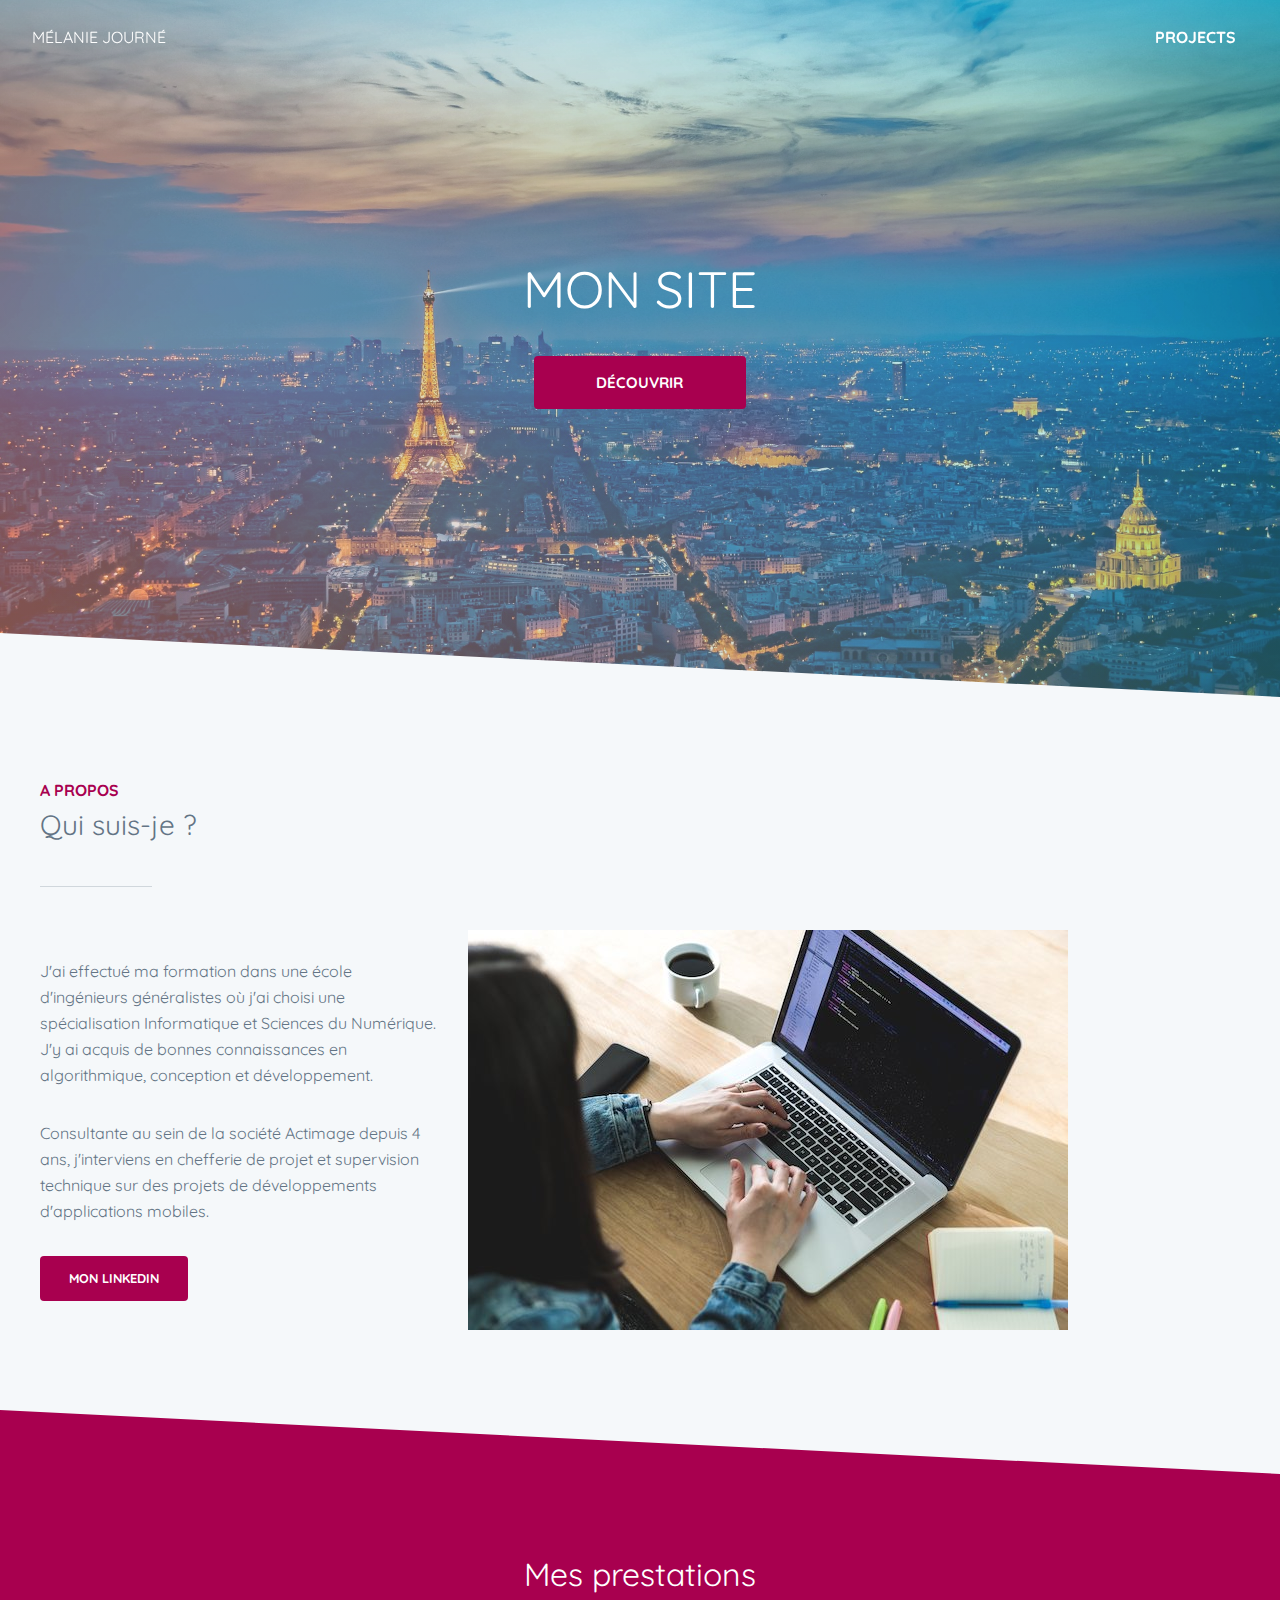
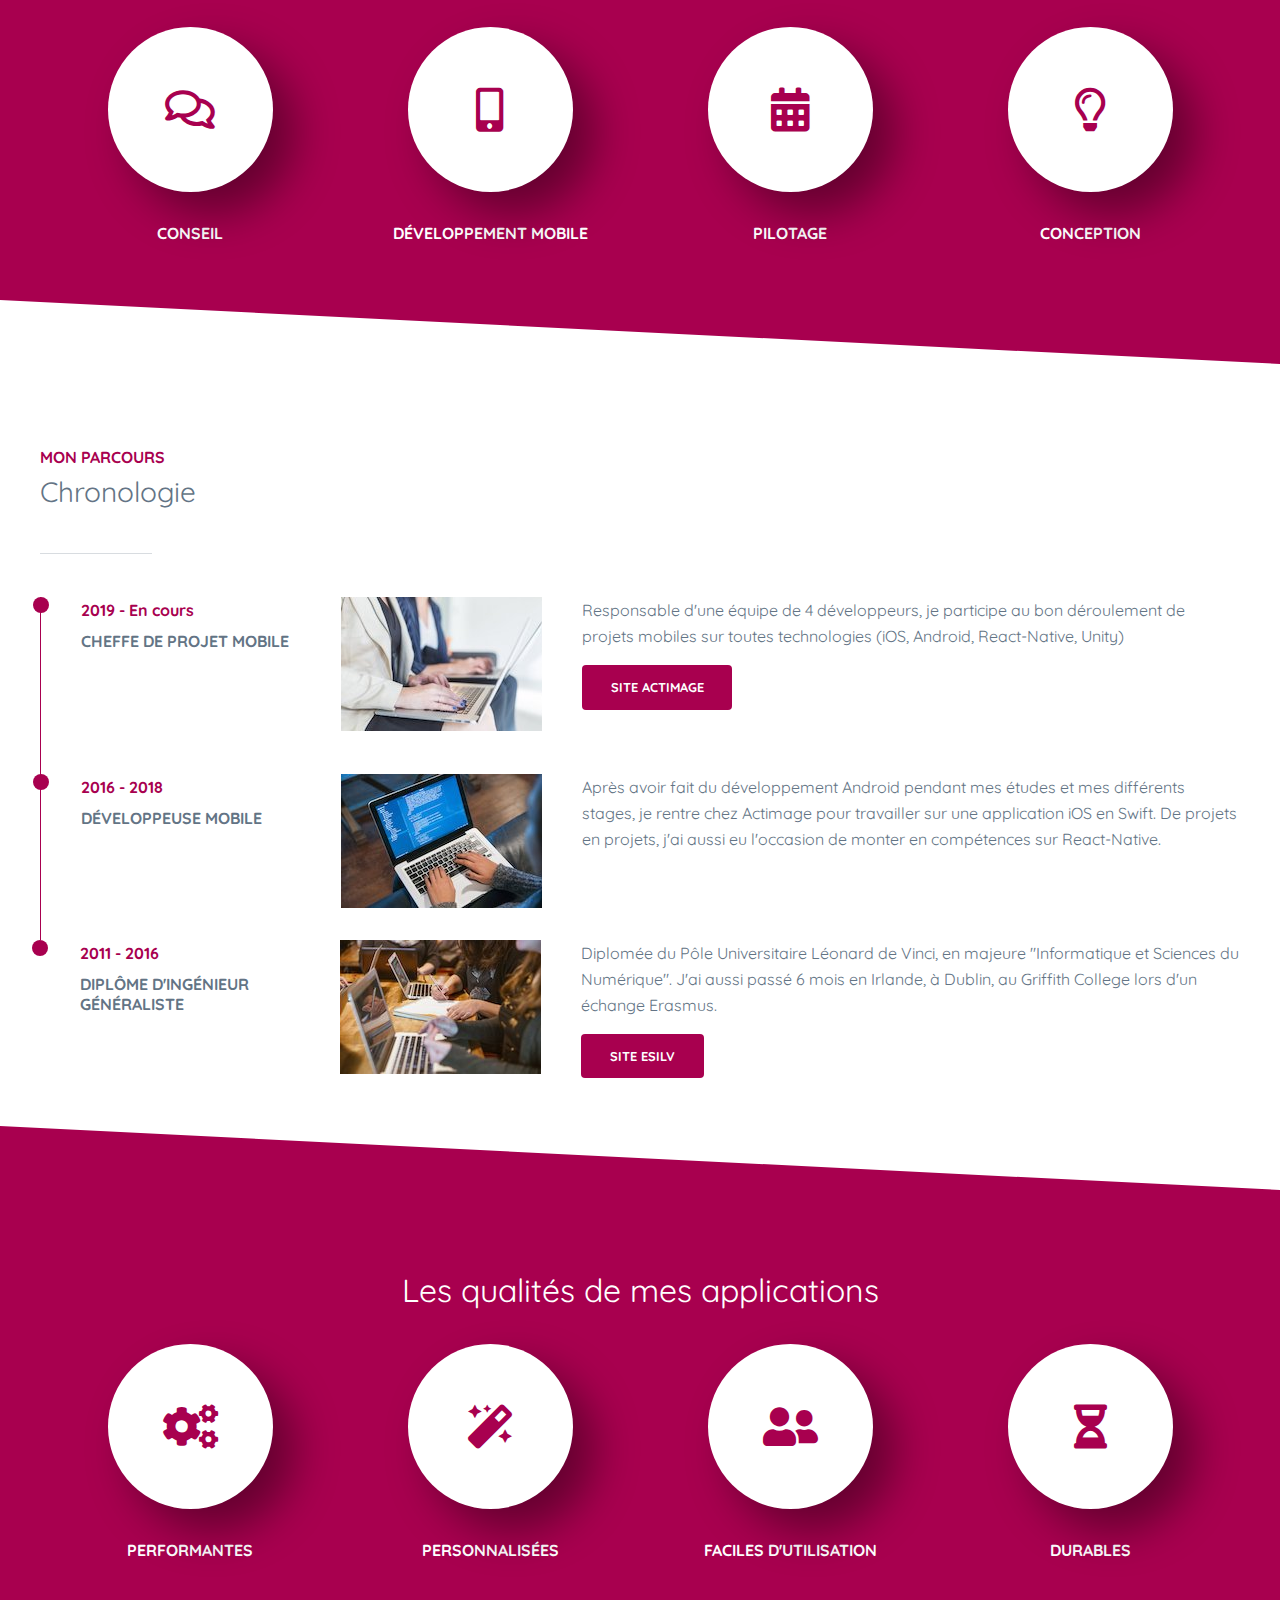
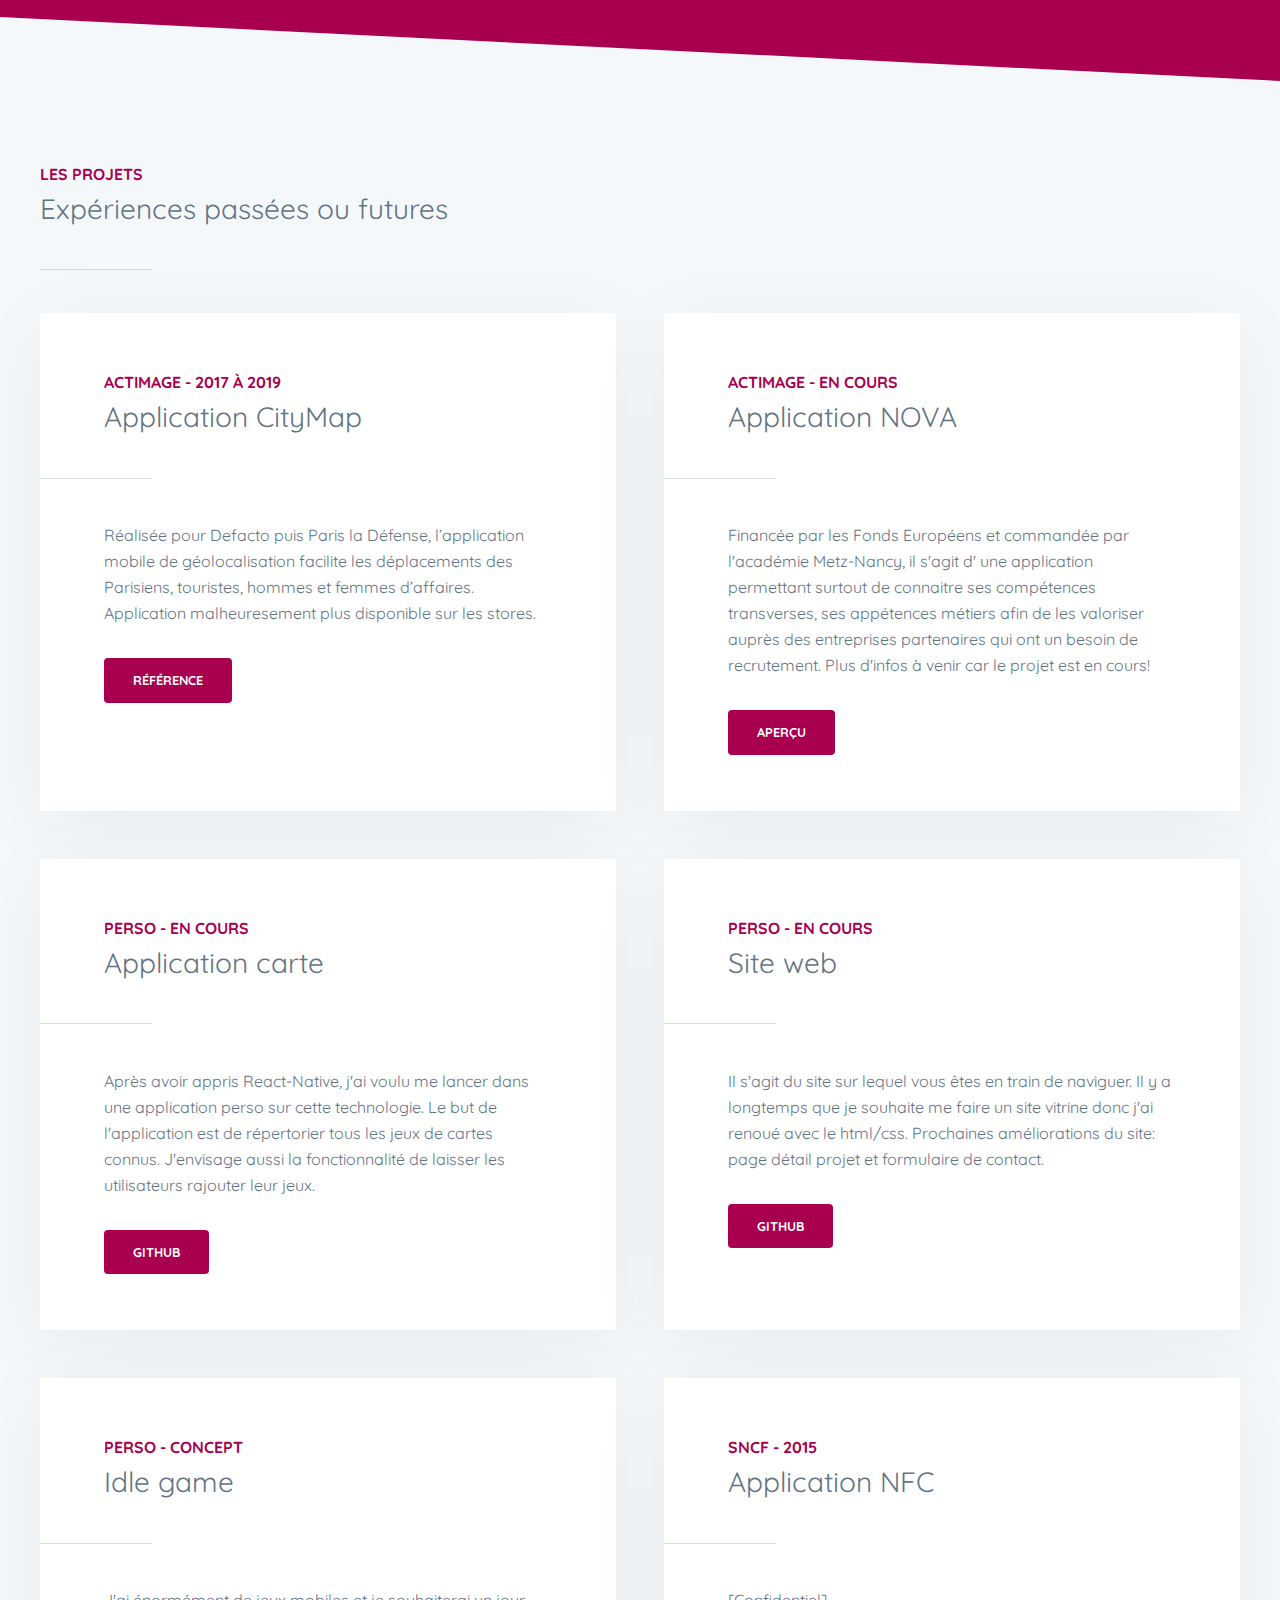
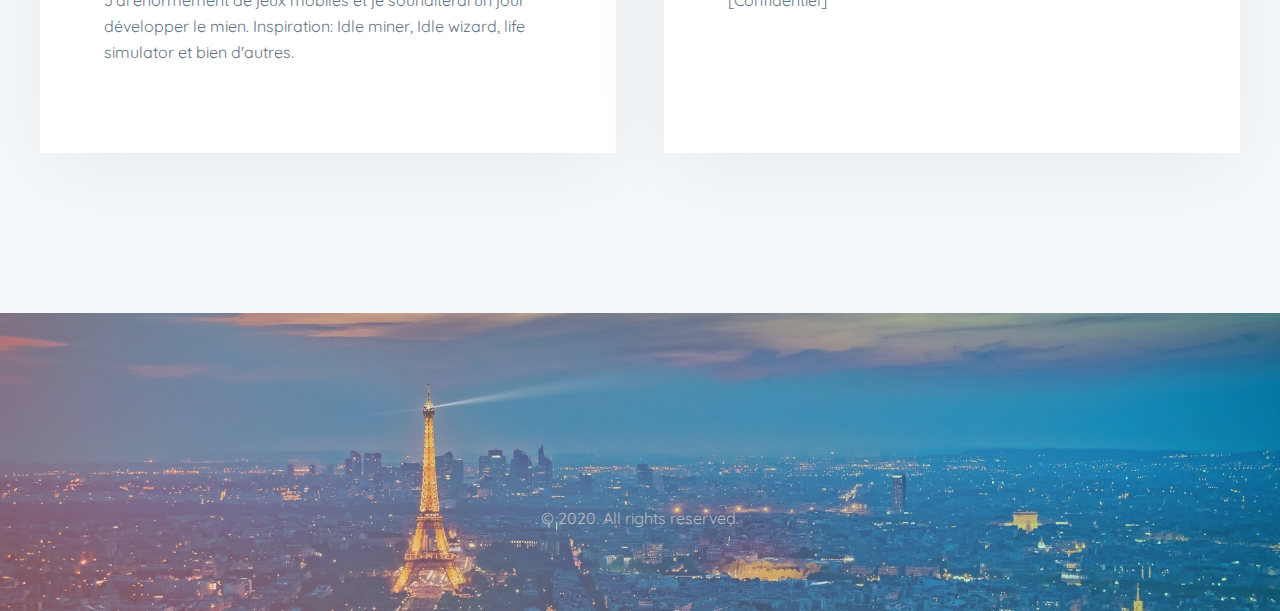
==== commit c24b60f4: "typo correction" ====
--- a/about/index.html
+++ b/about/index.html
@@ -60,8 +60,8 @@
 									<article>
 										<span class="image"><img src="images/pic01.jpg" alt=""></span>
 										<div class="content">
-											<p>J'ai effectué ma formation dans une école d'ingénieurs généralistes où j'ai choisis une spécialisation Informatique et Sciences du Numérique. J'y ai acquis de bonnes connaissances en algorithmique, conception et développement.</p>
-											<p>Consultante au sein de la société Actimage depuis 4 ans, j'interviens en chefferie de projet et supervision technique sur des projets de développements d'application mobiles.</p>
+											<p>J'ai effectué ma formation dans une école d'ingénieurs généralistes où j'ai choisi une spécialisation Informatique et Sciences du Numérique. J'y ai acquis de bonnes connaissances en algorithmique, conception et développement.</p>
+											<p>Consultante au sein de la société Actimage depuis 4 ans, j'interviens en chefferie de projet et supervision technique sur des projets de développements d'applications mobiles.</p>
 											<ul class="actions">
 												<li><a target="_blank" href="https://www.linkedin.com/in/mélanie-journé-791187a3" class="button primary">Mon linkedin</a></li>
 											</ul>
@@ -113,7 +113,7 @@
 											</header>
 											<span class="image"><img src="images/pic02.jpg" alt=""></span>
 											<div class="content">
-												<p>Responsable d'une équipe de 4 développeurs, je participe au bon déroulement de projets mobiles sur toutes tecnologies (iOS, Android, React-Native, Unity)</p>
+												<p>Responsable d'une équipe de 4 développeurs, je participe au bon déroulement de projets mobiles sur toutes technologies (iOS, Android, React-Native, Unity)</p>
 												<ul class="actions">
 													<li><a target="_blank" href="https://www.actimage.com/fr/" class="button primary">Site Actimage</a></li>
 												</ul>
@@ -139,7 +139,7 @@
 											</header>
 											<span class="image"><img src="images/pic04.jpg" alt=""></span>
 											<div class="content">
-												<p>Diplomée du Pôle Universitaire Léonard de Vinci, en majeure "Informatique et Science du Numérique". J'ai aussi passé 6 mois en Irlande, à Dublin, au Griffith College lors d'un échange Erasmus.</p>
+												<p>Diplomée du Pôle Universitaire Léonard de Vinci, en majeure "Informatique et Sciences du Numérique". J'ai aussi passé 6 mois en Irlande, à Dublin, au Griffith College lors d'un échange Erasmus.</p>
 												<ul class="actions">
 													<li><a target="_blank" href="https://www.esilv.fr" class="button primary">Site ESILV</a></li>
 												</ul>
@@ -203,7 +203,7 @@
 									</header>
 									<p>Réalisée pour Defacto puis Paris la Défense, l’application mobile de géolocalisation facilite les déplacements des Parisiens, touristes, hommes et femmes d’affaires. Application malheuresement plus disponible sur les stores.</p>
 									<ul class="actions">
-										<li><a target="_blank" href="https://www.actimage.com/fr/references/defacto-application-geolocalisation/" class="button primary">Références</a></li>
+										<li><a target="_blank" href="https://www.actimage.com/fr/references/defacto-application-geolocalisation/" class="button primary">Référence</a></li>
 									</ul>
 								</article>
 								<article>
@@ -211,7 +211,7 @@
 										<p>ACTIMAGE - En cours</p>
 										<h2>Application NOVA</h2>
 									</header>
-									<p>Financée par les Fonds Européens et commandée par l'académie Metz-Nancy, il s'agit d' une application permettant surtout de connaitre ses compétences transverses, ses appétences métier afin de les valoriser auprès des entreprises partenaires qui ont un besoin de recrutement. Plus d'infos à venir car le projet est en cours! </p>
+									<p>Financée par les Fonds Européens et commandée par l'académie Metz-Nancy, il s'agit d' une application permettant surtout de connaitre ses compétences transverses, ses appétences métiers afin de les valoriser auprès des entreprises partenaires qui ont un besoin de recrutement. Plus d'infos à venir car le projet est en cours! </p>
 									<ul class="actions">
 										<li><a target="_blank" href="https://www.linkedin.com/posts/herv%C3%A9-richard-195b4154_le-projet-nova-financ%C3%A9-par-les-fonds-europ%C3%A9en-activity-6656117034771984384-VSVA" class="button primary">Aperçu</a></li>
 									</ul>
@@ -231,7 +231,7 @@
 										<p>Perso - En cours</p>
 										<h2>Site web</h2>
 									</header>
-									<p>Il s'agit du site sur lequel vous êtes entrain de naviguer. Il y a longtemps que je souhaite me faire un site vitrine donc j'ai renoué avec le html/css. Prochaines améliorations du site: page détail projet et formulaire de contact.</p>
+									<p>Il s'agit du site sur lequel vous êtes en train de naviguer. Il y a longtemps que je souhaite me faire un site vitrine donc j'ai renoué avec le html/css. Prochaines améliorations du site: page détail projet et formulaire de contact.</p>
 									<ul class="actions">
 										<li><a target="_blank" href="https://github.com/MelanieJourne/melaniejourne.fr" class="button primary">Github</a></li>
 									</ul>
@@ -241,7 +241,7 @@
 										<p>PERSO - Concept</p>
 										<h2>Idle game</h2>
 									</header>
-									<p>J'ai énormément de jeux mobiles et je souhaiterais un jour développer le mien. Inspiration: Idle miner, Idle wizard, life simulator et bien d'autres.</p>
+									<p>J'ai énormément de jeux mobiles et je souhaiterai un jour développer le mien. Inspiration: Idle miner, Idle wizard, life simulator et bien d'autres.</p>
 									<ul class="actions">
 										<!--<li><a href="#" class="button">More</a></li>-->
 									</ul>
--- a/about/assets/css/main.css
+++ b/about/assets/css/main.css
@@ -314,7 +314,7 @@
 	}
 
 	a {
-		color: #9E4770;
+		color: #A8004f;
 	}
 
 	strong, b {
@@ -1971,7 +1971,7 @@
 		button.primary,
 		.button.primary {
 			box-shadow: none;
-			background-color: #9E4770;
+			background-color: #A8004f;
 			color: #ffffff !important;
 		}
 
@@ -2242,8 +2242,8 @@
 		input[type="email"]:focus,
 		select:focus,
 		textarea:focus {
-			border-color: #9E4770;
-			box-shadow: 0 0 0 1px #9E4770;
+			border-color: #A8004f;
+			box-shadow: 0 0 0 1px #A8004f;
 		}
 
 	select {
@@ -2268,15 +2268,15 @@
 
 	input[type="checkbox"]:checked + label:before,
 	input[type="radio"]:checked + label:before {
-		background-color: #9E4770;
-		border-color: #9E4770;
+		background-color: #A8004f;
+		border-color: #A8004f;
 		color: #ffffff;
 	}
 
 	input[type="checkbox"]:focus + label:before,
 	input[type="radio"]:focus + label:before {
-		border-color: #9E4770;
-		box-shadow: 0 0 0 1px #9E4770;
+		border-color: #A8004f;
+		box-shadow: 0 0 0 1px #A8004f;
 	}
 
 	::-webkit-input-placeholder {
@@ -2673,7 +2673,7 @@
 	}
 
 	header.major p {
-		color: #9E4770;
+		color: #A8004f;
 	}
 
 	header.major:after {
@@ -3084,15 +3084,15 @@
 	}
 
 	.timeline > section {
-		border-color: #9E4770;
+		border-color: #A8004f;
 	}
 
 		.timeline > section:before {
-			background-color: #9E4770;
+			background-color: #A8004f;
 		}
 
 	.timeline header p {
-		color: #9E4770;
+		color: #A8004f;
 	}
 
 /* Wrapper */
@@ -3144,8 +3144,8 @@
 			}
 
 		.wrapper.style1 {
-			background-color: #9E4770;
-			color: #9E4770;
+			background-color: #A8004f;
+			color: #A8004f;
 		}
 
 			.wrapper.style1 input, .wrapper.style1 select, .wrapper.style1 textarea {
@@ -3226,7 +3226,7 @@
 				.wrapper.style1 .button.primary {
 					box-shadow: none;
 					background-color: #ffffff;
-					color: #9E4770 !important;
+					color: #A8004f !important;
 				}
 
 					.wrapper.style1 input[type="submit"].primary.icon:before,
@@ -3234,7 +3234,7 @@
 					.wrapper.style1 input[type="button"].primary.icon:before,
 					.wrapper.style1 button.primary.icon:before,
 					.wrapper.style1 .button.primary.icon:before {
-						color: #9E4770 !important;
+						color: #A8004f !important;
 					}
 
 			.wrapper.style1 label {
@@ -3265,7 +3265,7 @@
 
 				.wrapper.style1 select option {
 					color: #ffffff;
-					background: #9E4770;
+					background: #A8004f;
 				}
 
 			.wrapper.style1 input[type="checkbox"] + label,
@@ -3283,7 +3283,7 @@
 			.wrapper.style1 input[type="radio"]:checked + label:before {
 				background-color: #ffffff;
 				border-color: #ffffff;
-				color: #9E4770;
+				color: #A8004f;
 			}
 
 			.wrapper.style1 input[type="checkbox"]:focus + label:before,
@@ -3369,7 +3369,7 @@
 			}
 
 			.wrapper.style1:before, .wrapper.style1:after {
-				background-image: url("data:image/svg+xml;charset=utf8,%3Csvg xmlns='http://www.w3.org/2000/svg' width='100' height='100' viewBox='0 0 100 100' preserveAspectRatio='none'%3E%3Cpolygon points='0,0 0,100 100,100' style='fill:%239E4770%3B' /%3E%3C/svg%3E");
+				background-image: url("data:image/svg+xml;charset=utf8,%3Csvg xmlns='http://www.w3.org/2000/svg' width='100' height='100' viewBox='0 0 100 100' preserveAspectRatio='none'%3E%3Cpolygon points='0,0 0,100 100,100' style='fill:%23A8004f%3B' /%3E%3C/svg%3E");
 			}
 
 		.wrapper.style2 {
@@ -3382,7 +3382,7 @@
 			}
 
 			.wrapper.style2 a {
-				color: #9E4770;
+				color: #A8004f;
 			}
 
 			.wrapper.style2 strong, .wrapper.style2 b {
@@ -3454,7 +3454,7 @@
 				.wrapper.style2 button.primary,
 				.wrapper.style2 .button.primary {
 					box-shadow: none;
-					background-color: #9E4770;
+					background-color: #A8004f;
 					color: #ffffff !important;
 				}
 
@@ -3504,8 +3504,8 @@
 				.wrapper.style2 input[type="email"]:focus,
 				.wrapper.style2 select:focus,
 				.wrapper.style2 textarea:focus {
-					border-color: #9E4770;
-					box-shadow: 0 0 0 1px #9E4770;
+					border-color: #A8004f;
+					box-shadow: 0 0 0 1px #A8004f;
 				}
 
 			.wrapper.style2 select {
@@ -3530,15 +3530,15 @@
 
 			.wrapper.style2 input[type="checkbox"]:checked + label:before,
 			.wrapper.style2 input[type="radio"]:checked + label:before {
-				background-color: #9E4770;
-				border-color: #9E4770;
+				background-color: #A8004f;
+				border-color: #A8004f;
 				color: #ffffff;
 			}
 
 			.wrapper.style2 input[type="checkbox"]:focus + label:before,
 			.wrapper.style2 input[type="radio"]:focus + label:before {
-				border-color: #9E4770;
-				box-shadow: 0 0 0 1px #9E4770;
+				border-color: #A8004f;
+				box-shadow: 0 0 0 1px #A8004f;
 			}
 
 			.wrapper.style2 ::-webkit-input-placeholder {
@@ -3570,7 +3570,7 @@
 			}
 
 			.wrapper.style2 header.major p {
-				color: #9E4770;
+				color: #A8004f;
 			}
 
 			.wrapper.style2 header.major:after {
@@ -3614,7 +3614,7 @@
 				}
 
 			.wrapper.style2 .timeline header p {
-				color: #9E4770;
+				color: #A8004f;
 			}
 
 			.wrapper.style2:before, .wrapper.style2:after {
@@ -3894,7 +3894,7 @@
 			-ms-transition: opacity 0.5s ease, -ms-transform 0.5s ease;
 			transition: opacity 0.5s ease, transform 0.5s ease;
 			-webkit-overflow-scrolling: touch;
-			background: #9E4770;
+			background: #A8004f;
 			border-radius: 4px;
 			color: #ffffff;
 			display: block;
@@ -3976,7 +3976,7 @@
 				}
 
 					#menu .links li a:hover {
-						color: #9E4770;
+						color: #A8004f;
 						background-color: #ffffff;
 					}
 
@@ -4181,7 +4181,7 @@
 			}
 
 				#footer .contact li strong {
-					color: #9E4770;
+					color: #A8004f;
 					display: block;
 					margin-bottom: 0.5em;
 					text-transform: uppercase;
@@ -4214,7 +4214,7 @@
 					}
 
 		#footer form {
-			background-color: #9E4770;
+			background-color: #A8004f;
 			color: #ffffff;
 			-moz-flex-grow: 1;
 			-webkit-flex-grow: 1;
@@ -4302,7 +4302,7 @@
 				#footer form .button.primary {
 					box-shadow: none;
 					background-color: #ffffff;
-					color: #9E4770 !important;
+					color: #A8004f !important;
 				}
 
 					#footer form input[type="submit"].primary.icon:before,
@@ -4310,7 +4310,7 @@
 					#footer form input[type="button"].primary.icon:before,
 					#footer form button.primary.icon:before,
 					#footer form .button.primary.icon:before {
-						color: #9E4770 !important;
+						color: #A8004f !important;
 					}
 
 			#footer form label {
@@ -4341,7 +4341,7 @@
 
 				#footer form select option {
 					color: #ffffff;
-					background: #9E4770;
+					background: #A8004f;
 				}
 
 			#footer form input[type="checkbox"] + label,
@@ -4359,7 +4359,7 @@
 			#footer form input[type="radio"]:checked + label:before {
 				background-color: #ffffff;
 				border-color: #ffffff;
-				color: #9E4770;
+				color: #A8004f;
 			}
 
 			#footer form input[type="checkbox"]:focus + label:before,
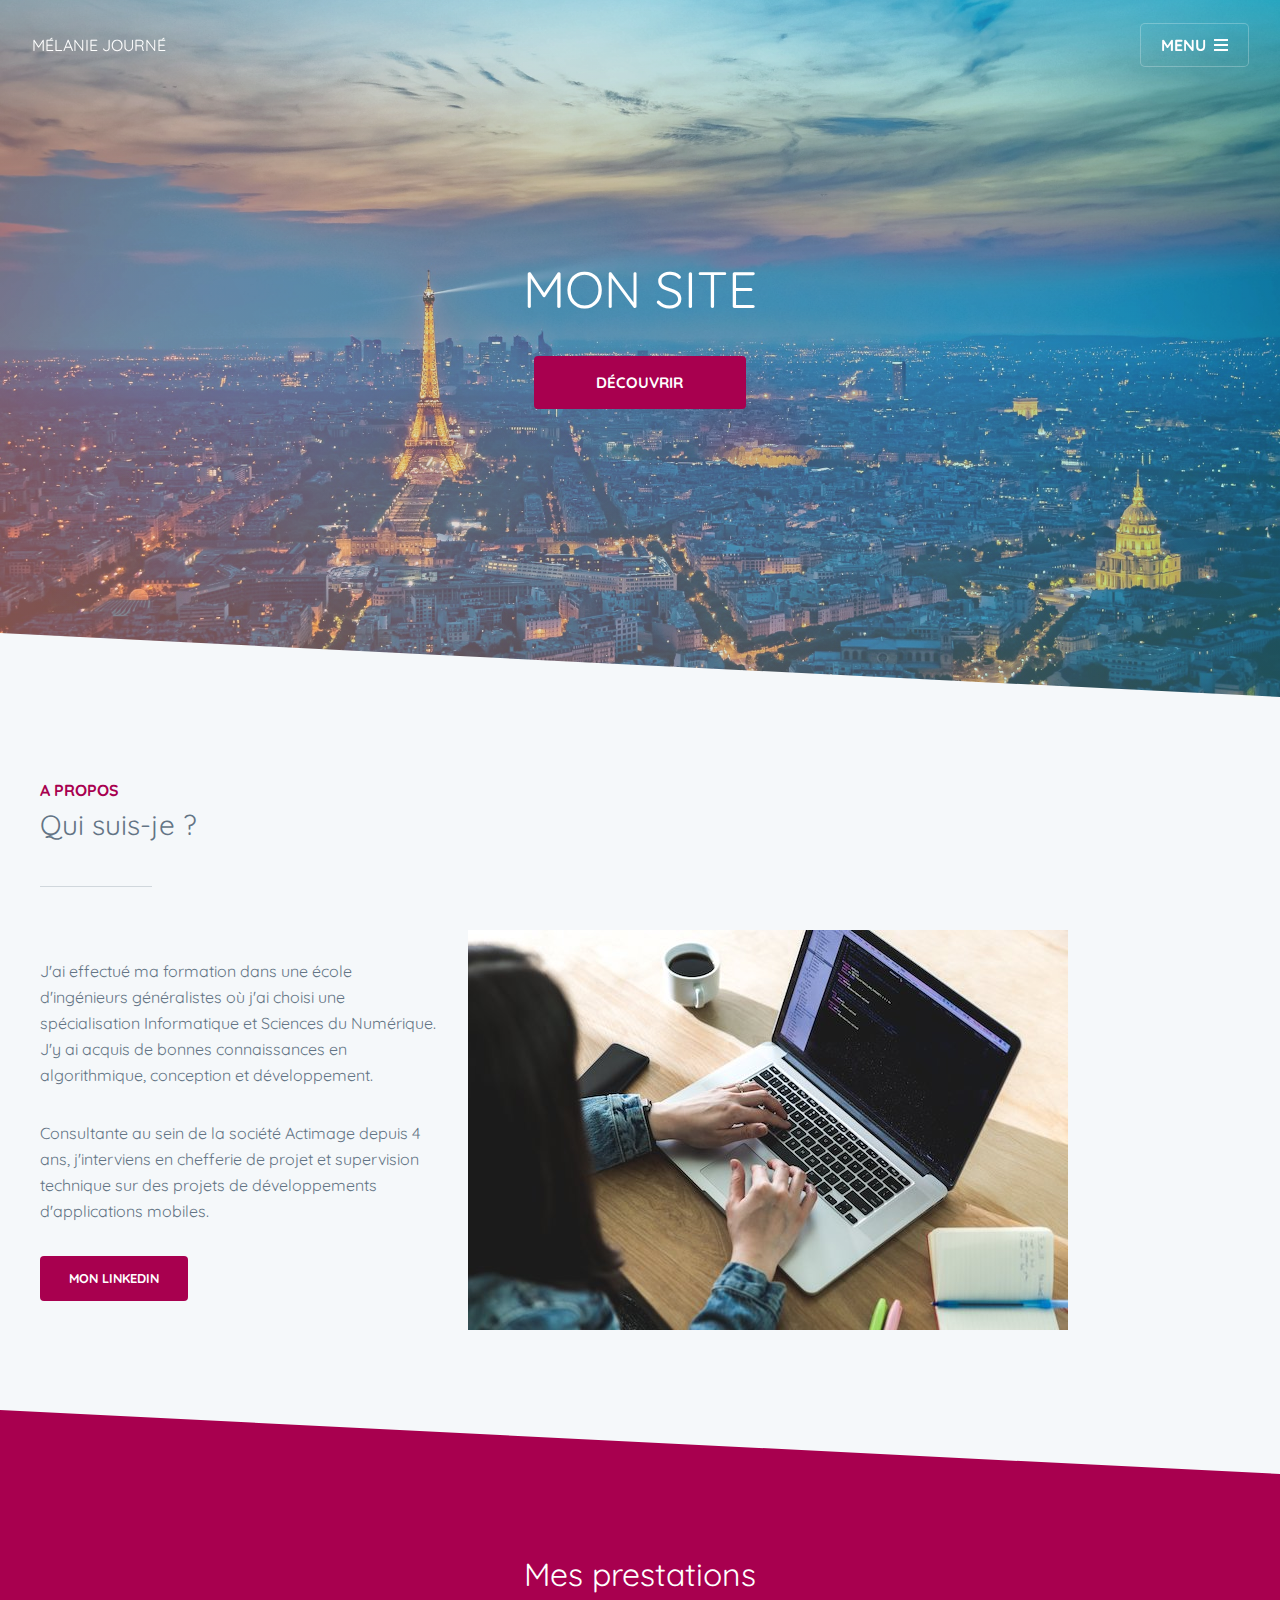
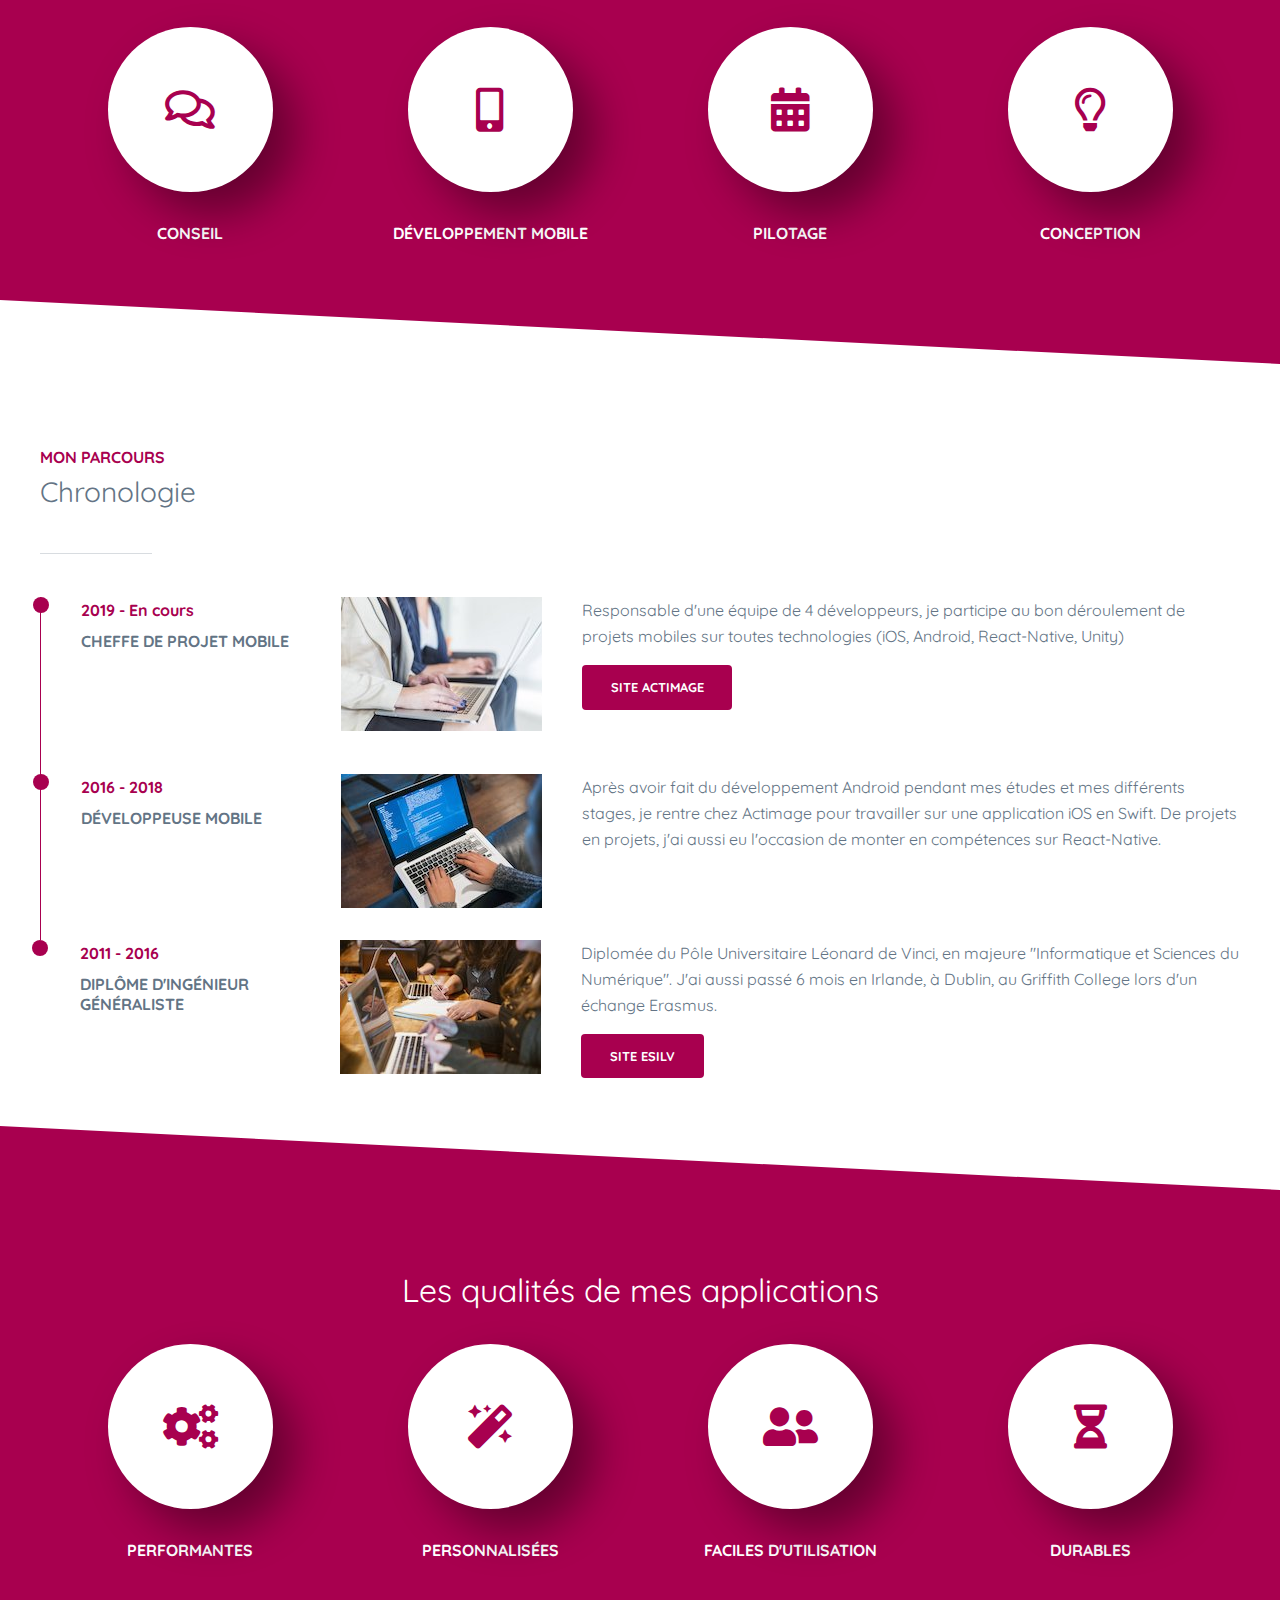
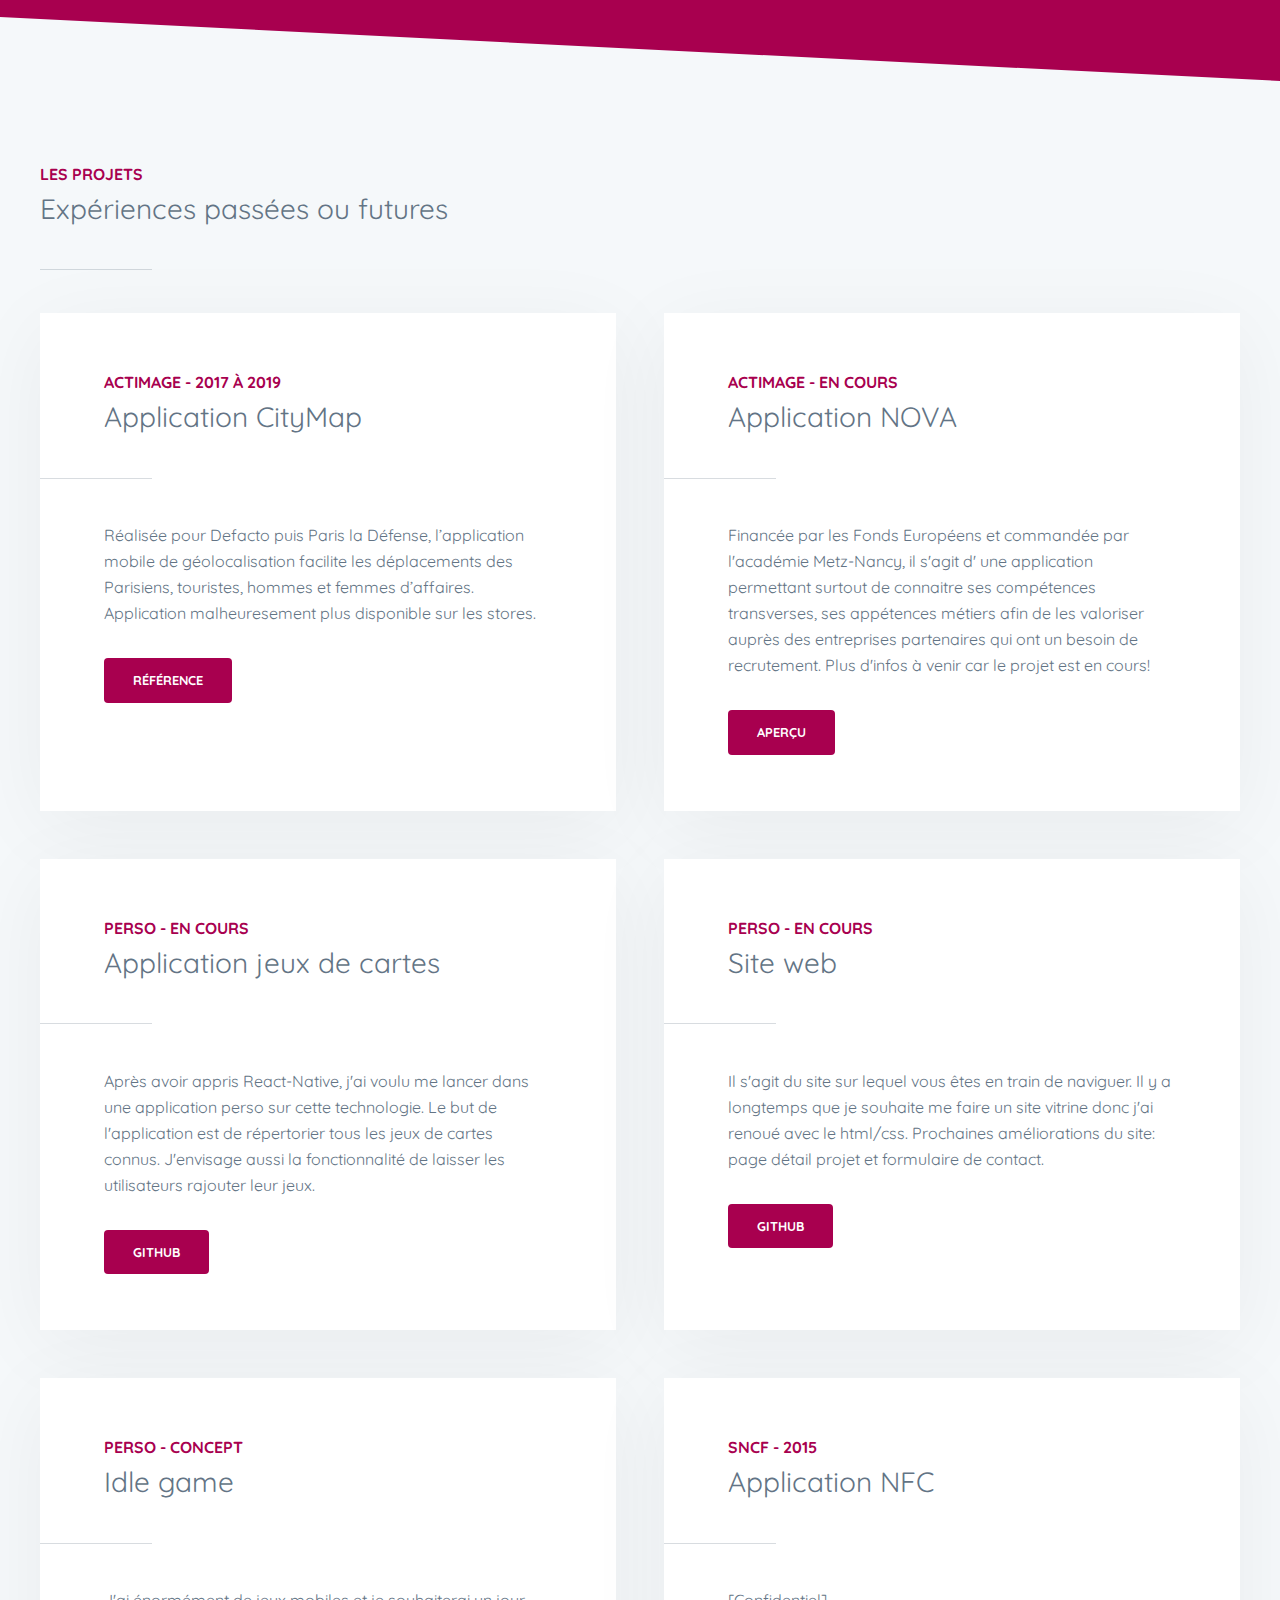
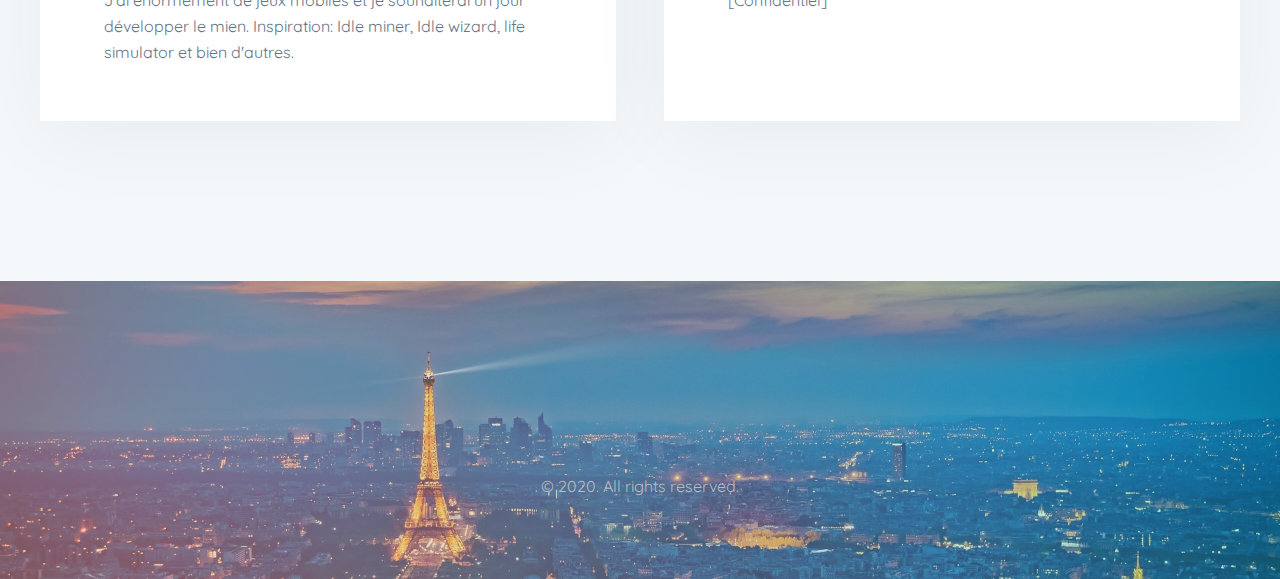
==== commit e0428c85: "About: - rajout du menu" ====
--- a/about/index.html
+++ b/about/index.html
@@ -19,7 +19,7 @@
 				<!-- Header -->
 					<header id="header" class="alt">
 						<span class="logo">Mélanie Journé</span>
-						<a href="#projects">Projects</a>
+						<a href="#menu">Menu</a>
 					</header>
 
 				<!-- Nav -->
@@ -28,10 +28,11 @@
 							<h2>Menu</h2>
 							<ul class="links">
 								<li><a href="index.html">Home</a></li>
-								<li><a href="generic.html">Generic</a></li>
-								<li><a href="elements.html">Elements</a></li>
-								<li><a href="#">Log In</a></li>
-								<li><a href="#">Sign Up</a></li>
+								<li><a href="#about">Qui suis-je?</a></li>
+								<li><a href="#expertise">Prestations</a></li>
+								<li><a href="#timeline">Parcours</a></li>
+								<li><a href="#qualité">Applications</a></li>
+								<li><a href="#projects">Projets</a></li>
 							</ul>
 							<a class="close">Close</a>
 						</div>
@@ -187,7 +188,7 @@
 								<!--
 								<article>
 									<header class="major">
-										<p>ACTIMAGE - 2016/2020</p>
+										<p>ACTIMAGE - 2016 à 2020</p>
 										<h2>Application réseau social</h2>
 									</header>
 									<p>Phasellus in ante vitae nibh porttitor tempus vitae ut ante. Vestibulum blandit ex a elementum viverra. Sed quat diam, aliquet tempus felis nisl at lacus.</p>
@@ -219,7 +220,7 @@
 								<article>
 									<header class="major">
 										<p>Perso - En cours</p>
-										<h2>Application carte</h2>
+										<h2>Application jeux de cartes</h2>
 									</header>
 									<p>Après avoir appris React-Native, j'ai voulu me lancer dans une application perso sur cette technologie. Le but de l'application est de répertorier tous les jeux de cartes connus. J'envisage aussi la fonctionnalité de laisser les utilisateurs rajouter leur jeux.</p>
 									<ul class="actions">
@@ -242,9 +243,6 @@
 										<h2>Idle game</h2>
 									</header>
 									<p>J'ai énormément de jeux mobiles et je souhaiterai un jour développer le mien. Inspiration: Idle miner, Idle wizard, life simulator et bien d'autres.</p>
-									<ul class="actions">
-										<!--<li><a href="#" class="button">More</a></li>-->
-									</ul>
 								</article>
 								<article>
 									<header class="major">
@@ -252,9 +250,6 @@
 										<h2>Application NFC</h2>
 									</header>
 									<p>[Confidentiel]</p>
-									<ul class="actions">
-										<!--<li><a href="#" class="button">More</a></li>-->
-									</ul>
 								</article>
 							</section>
 						</div>
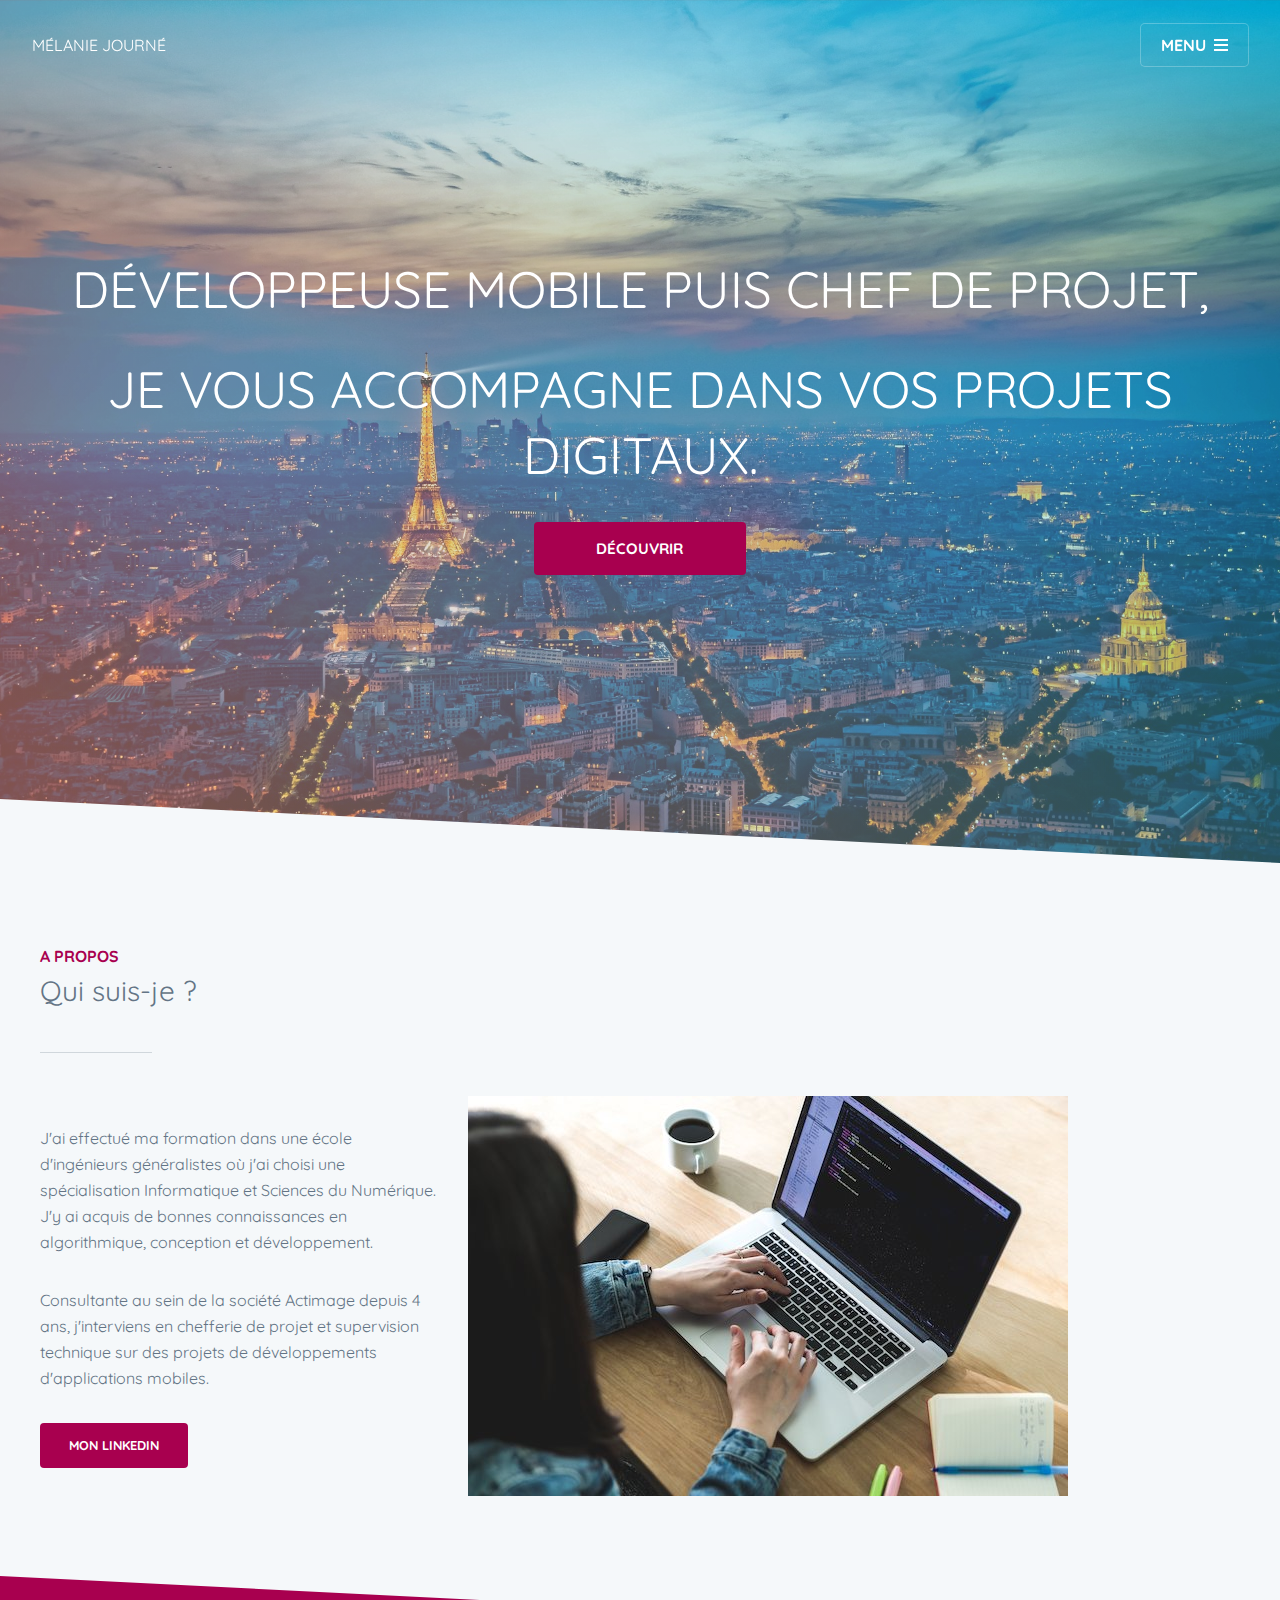
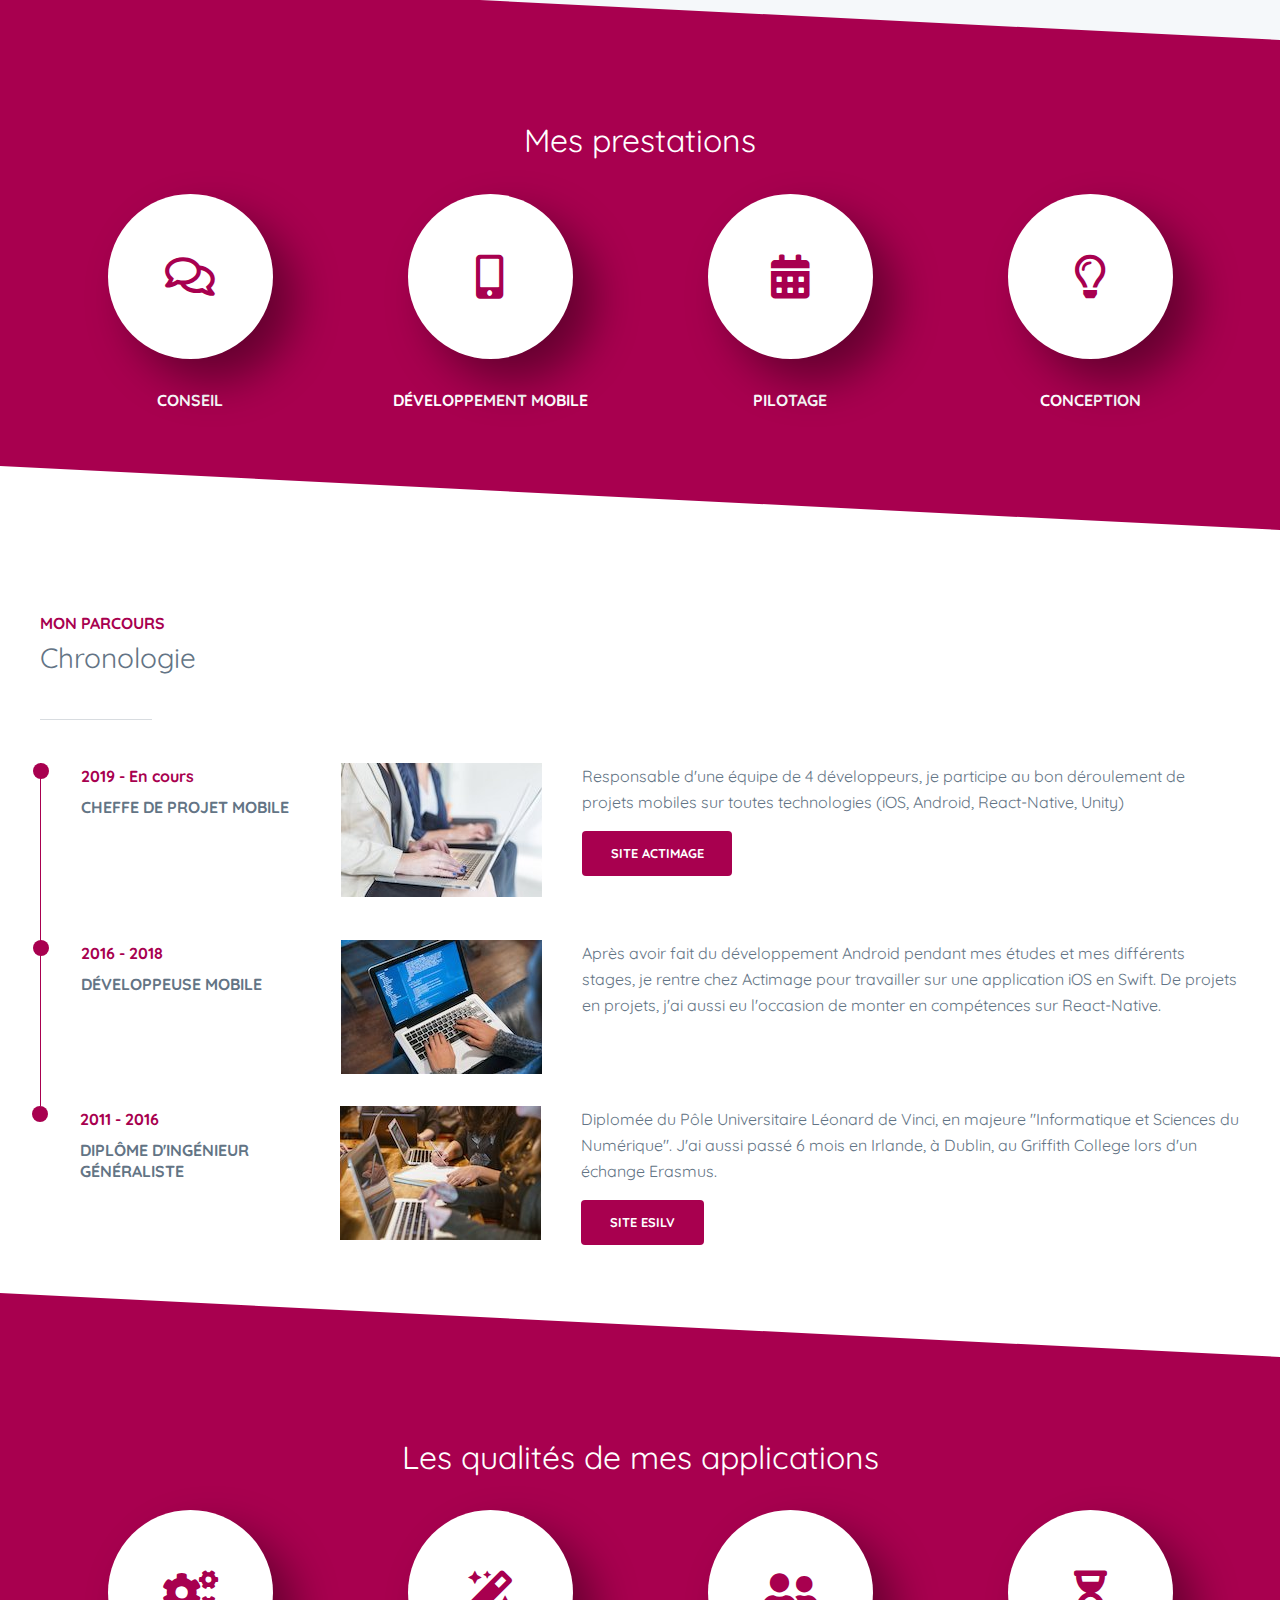
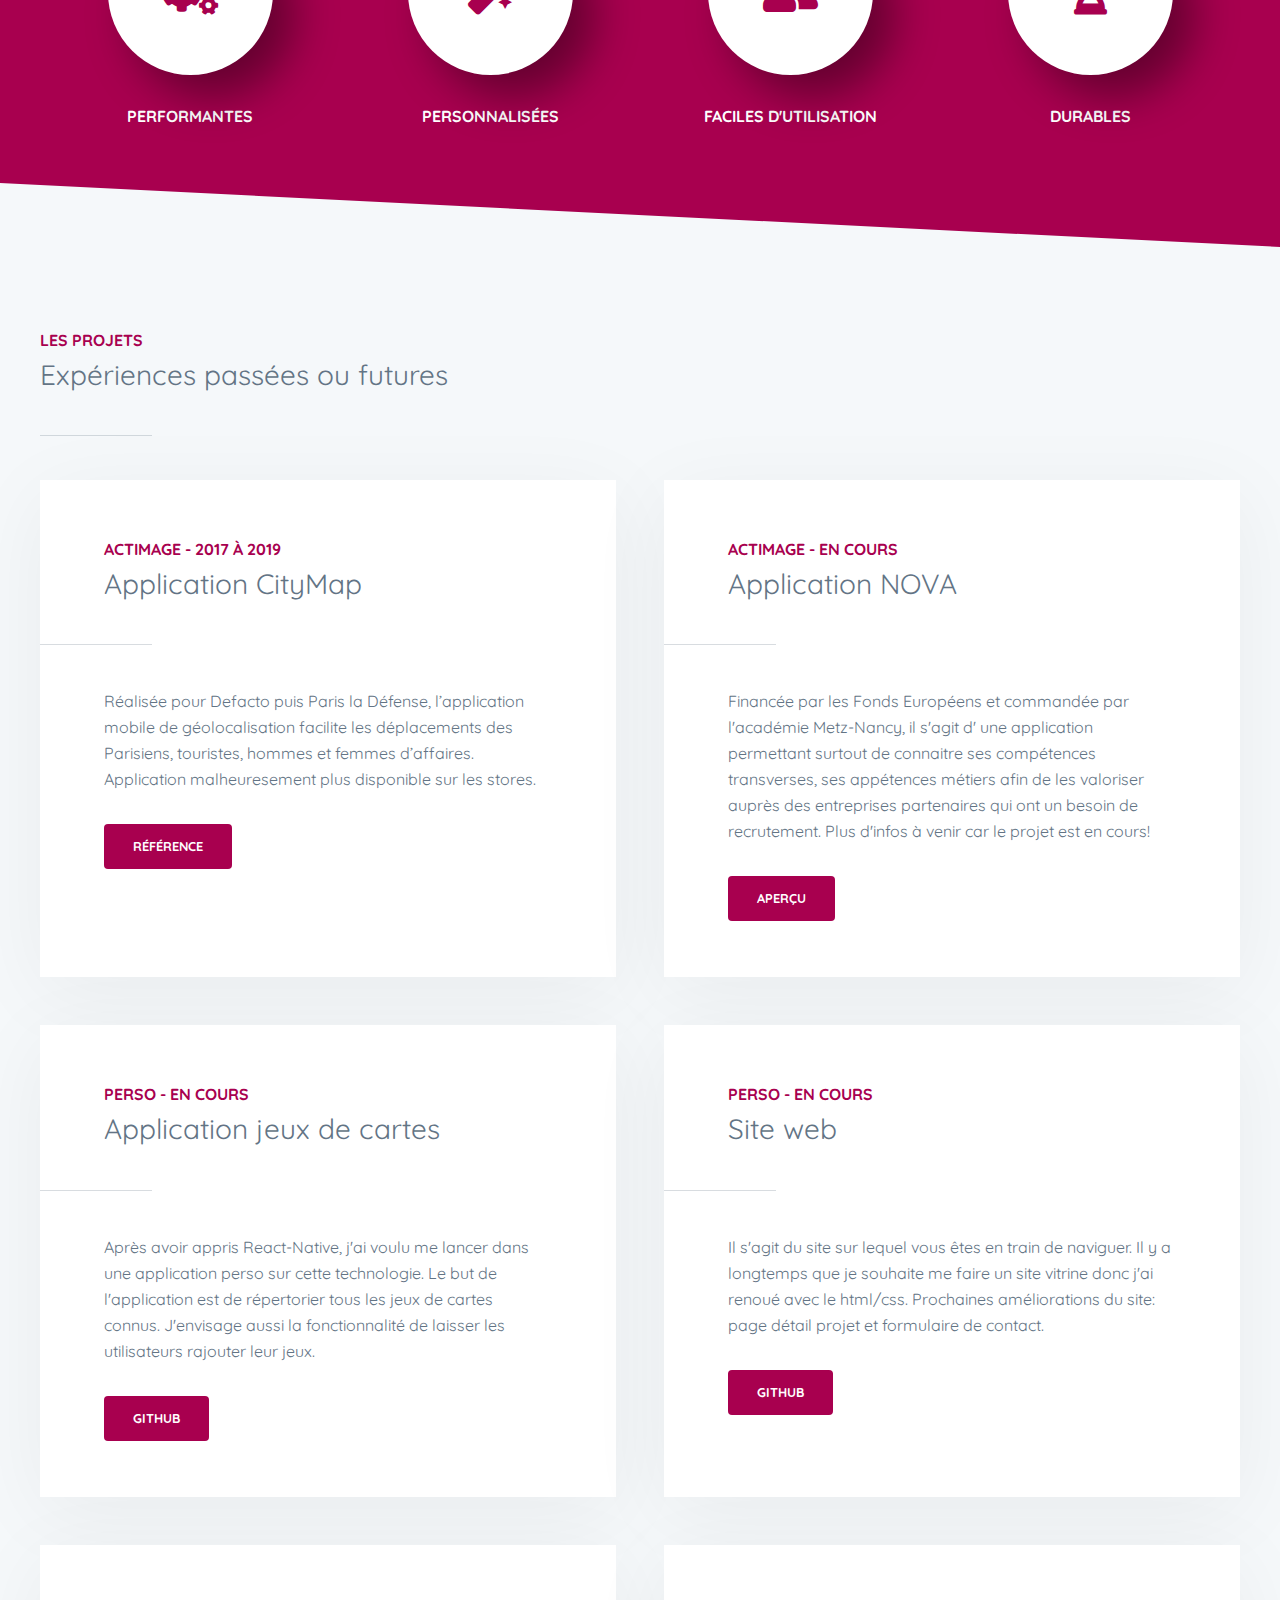
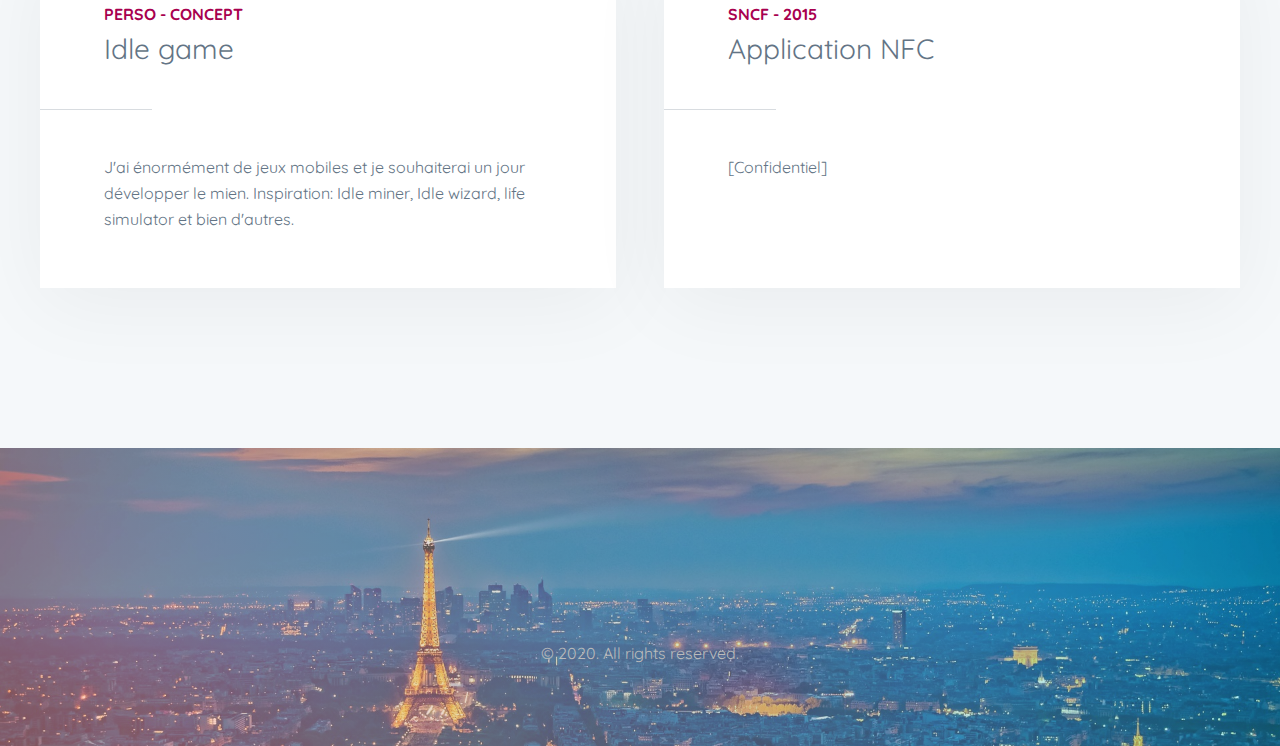
==== commit a2228302: "ABOUT: - Menu qui scroll - Nouveau titre (font/size à changer)" ====
--- a/about/index.html
+++ b/about/index.html
@@ -28,11 +28,11 @@
 							<h2>Menu</h2>
 							<ul class="links">
 								<li><a href="index.html">Home</a></li>
-								<li><a href="#about">Qui suis-je?</a></li>
-								<li><a href="#expertise">Prestations</a></li>
-								<li><a href="#timeline">Parcours</a></li>
-								<li><a href="#qualité">Applications</a></li>
-								<li><a href="#projects">Projets</a></li>
+								<li><a href="#about" class="scrolly">Qui suis-je?</a></li>
+								<li><a href="#expertise" class="scrolly">Prestations</a></li>
+								<li><a href="#timeline" class="scrolly">Parcours</a></li>
+								<li><a href="#qualité" class="scrolly">Applications</a></li>
+								<li><a href="#projects" class="scrolly">Projets</a></li>
 							</ul>
 							<a class="close">Close</a>
 						</div>
@@ -43,7 +43,8 @@
 					<section id="banner">
 						<div class="inner">
 							<!-- <p>Ipsum dolor sit amet</p> -->
-							<h1>MON SITE</h1>
+							<h1>Développeuse mobile puis chef de projet,</h1>
+							<h1>je vous accompagne dans vos projets digitaux.</h1>
 							<ul class="actions special">
 								<li><a href="#about" class="button large primary scrolly">Découvrir</a></li>
 							</ul>
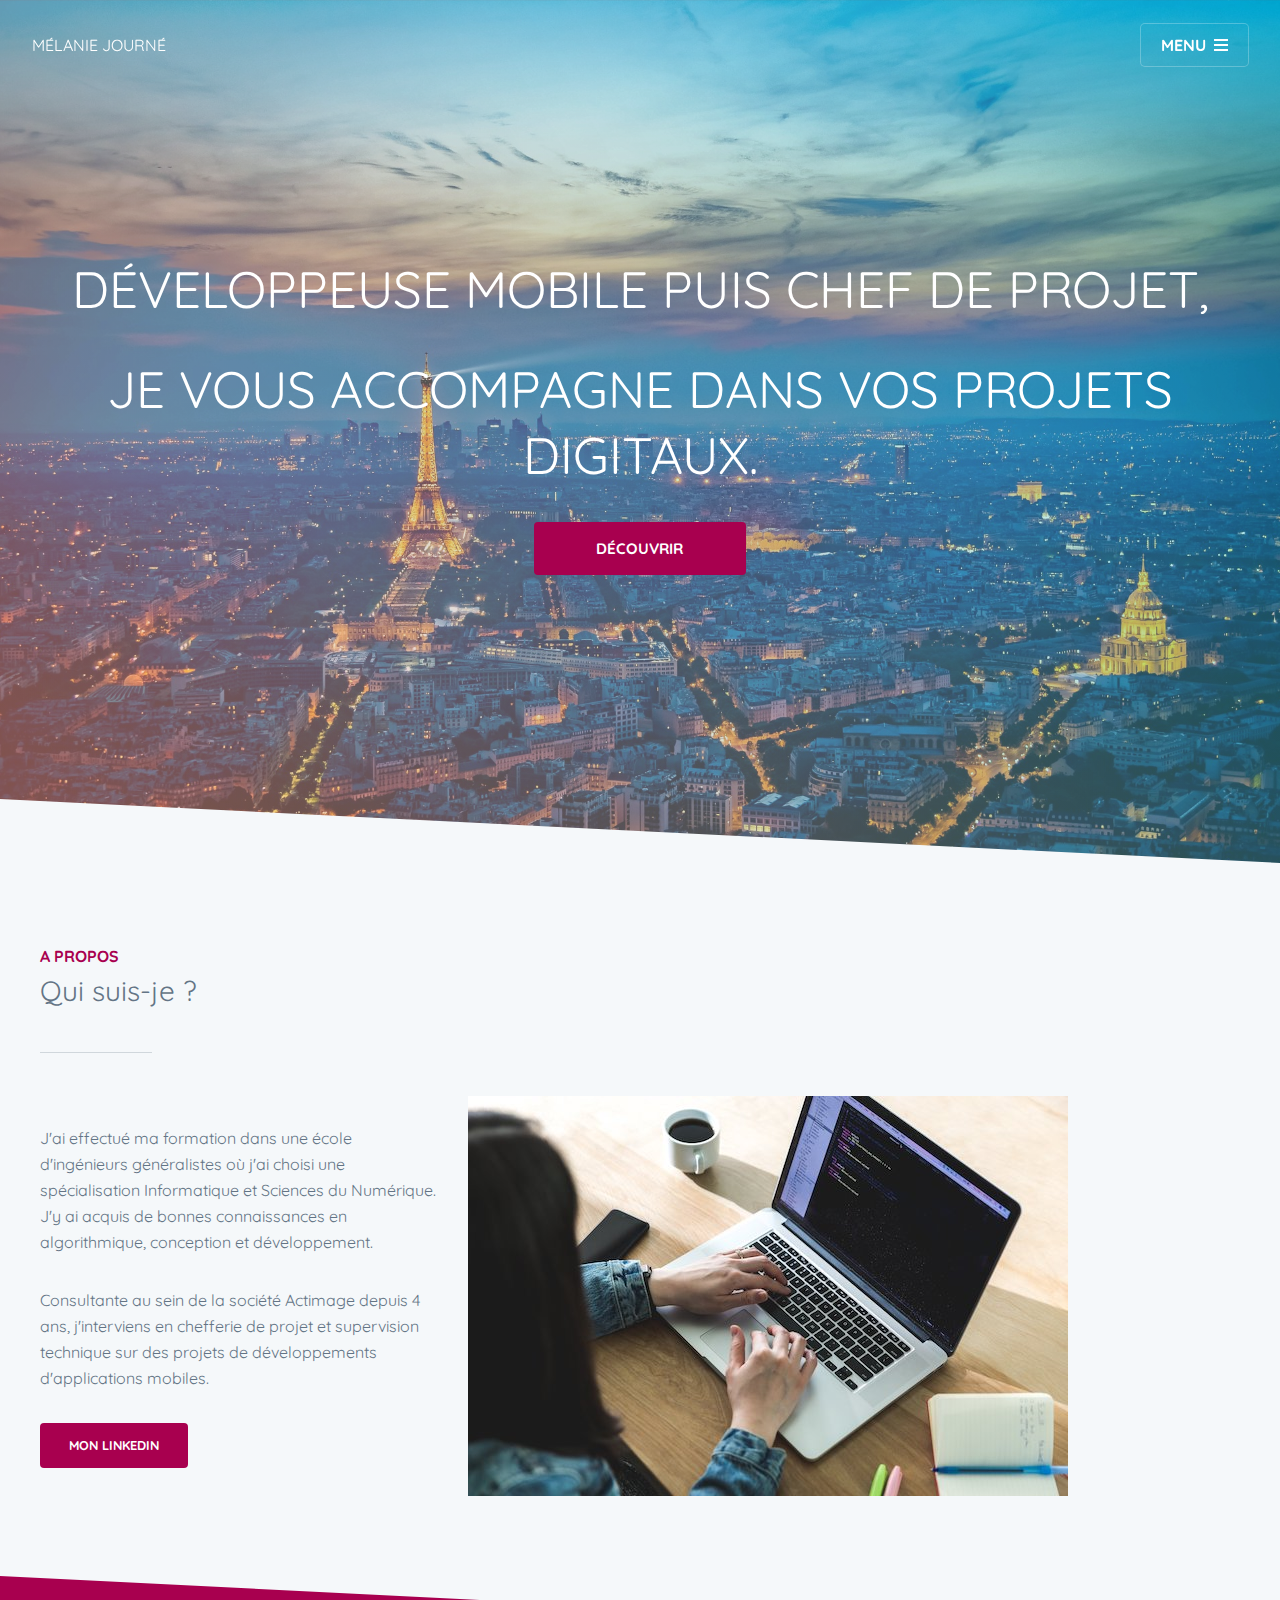
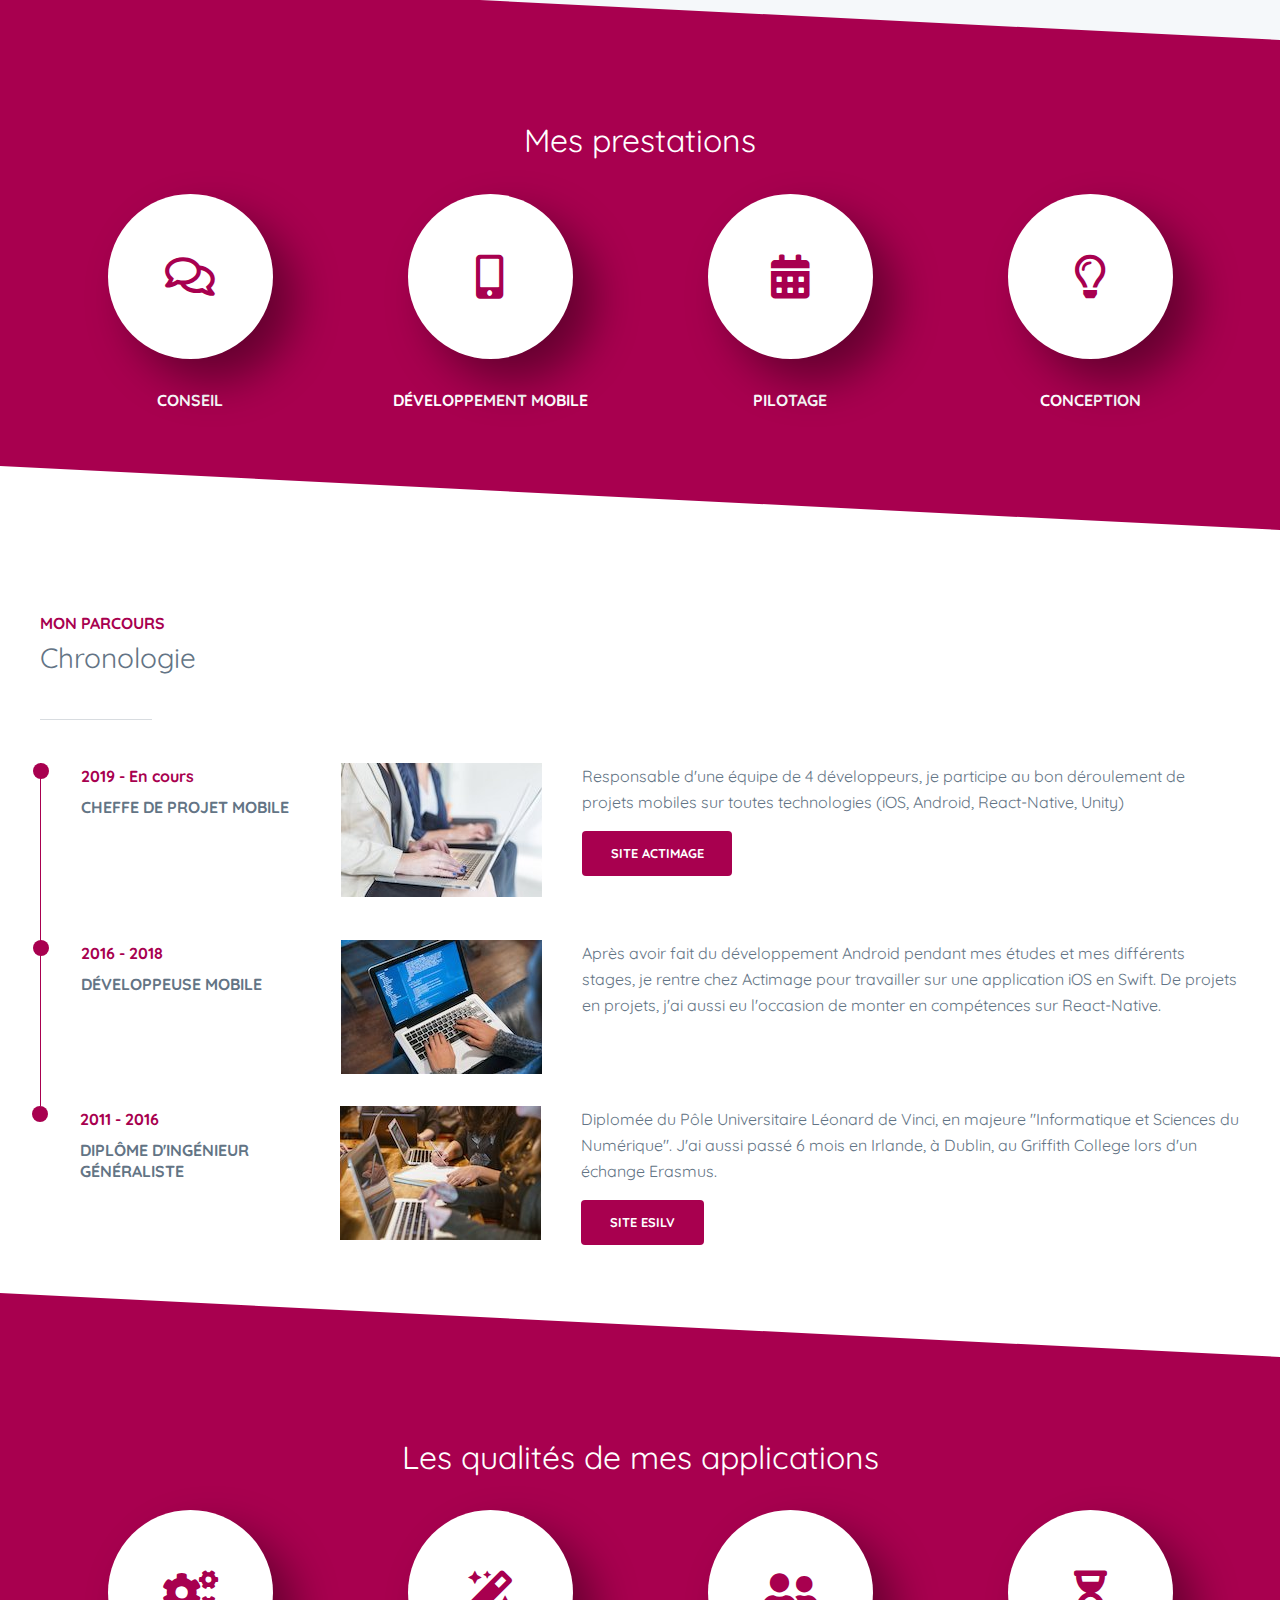
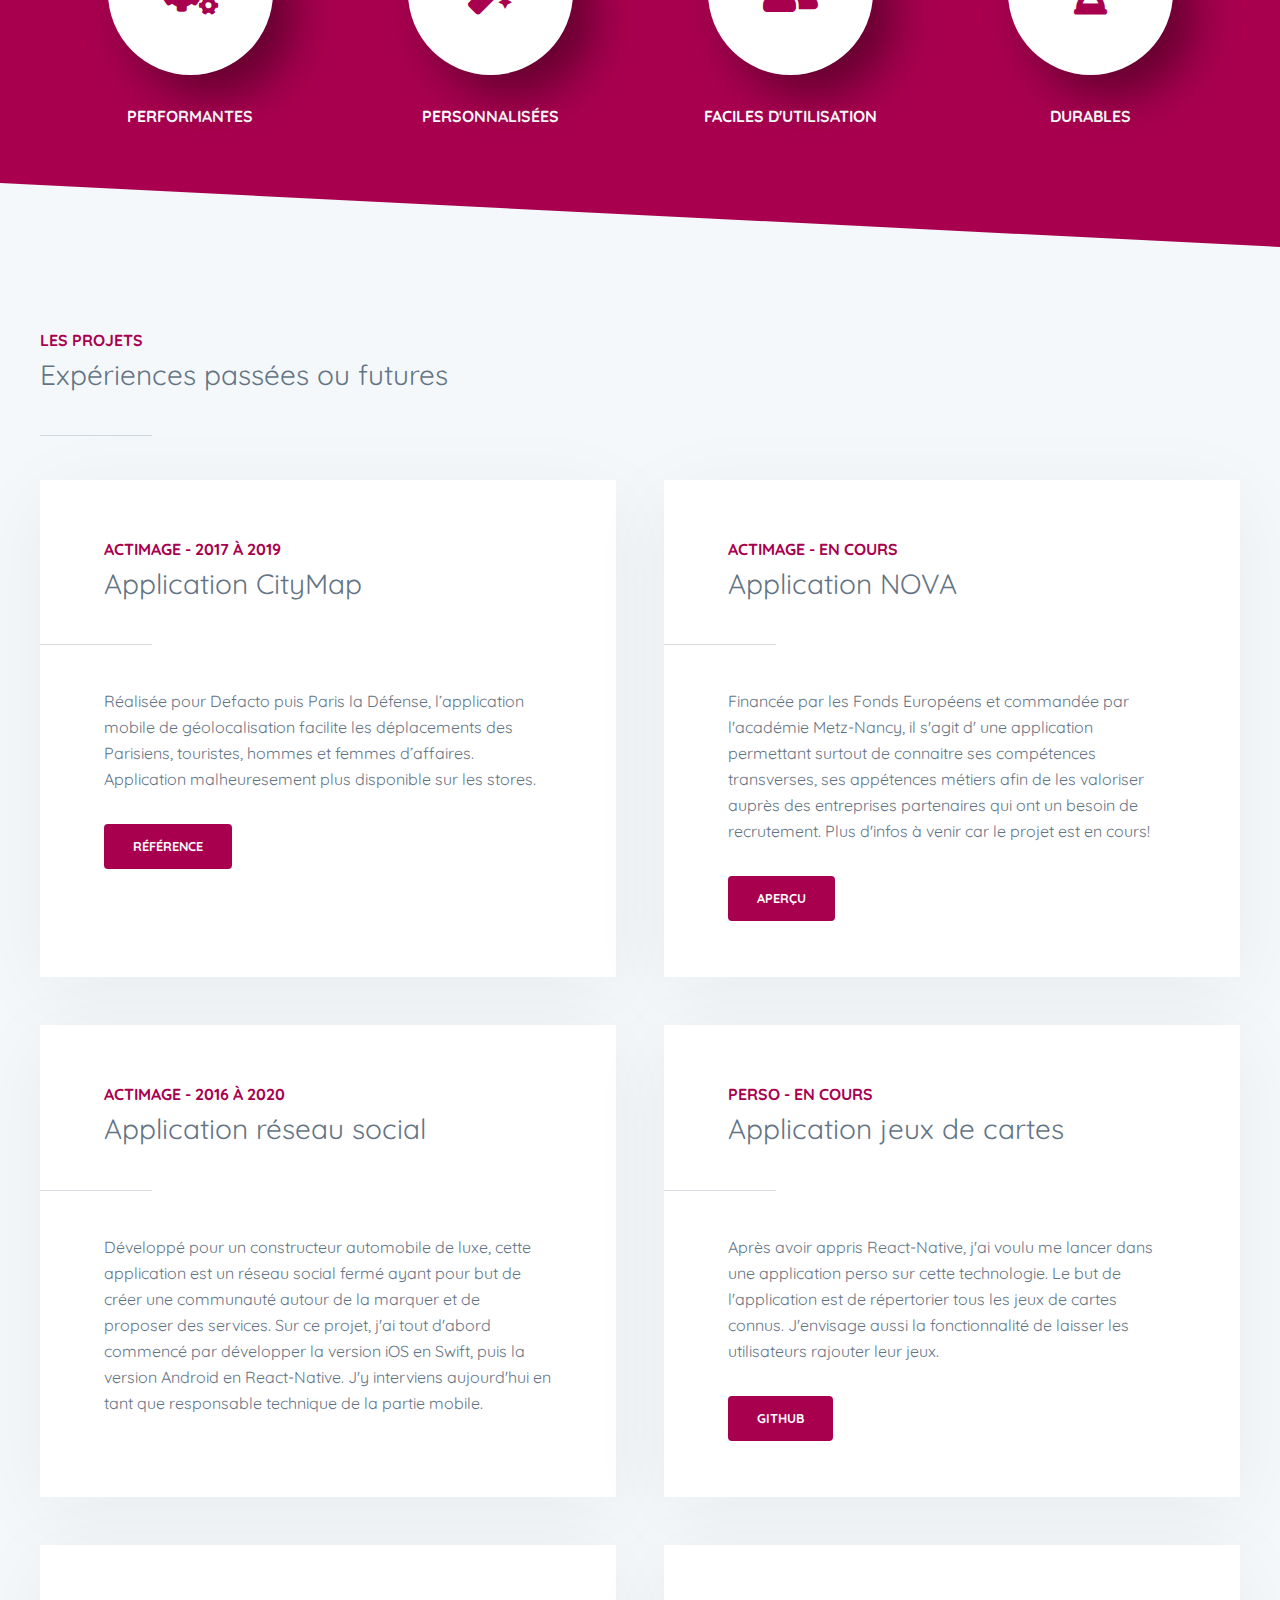
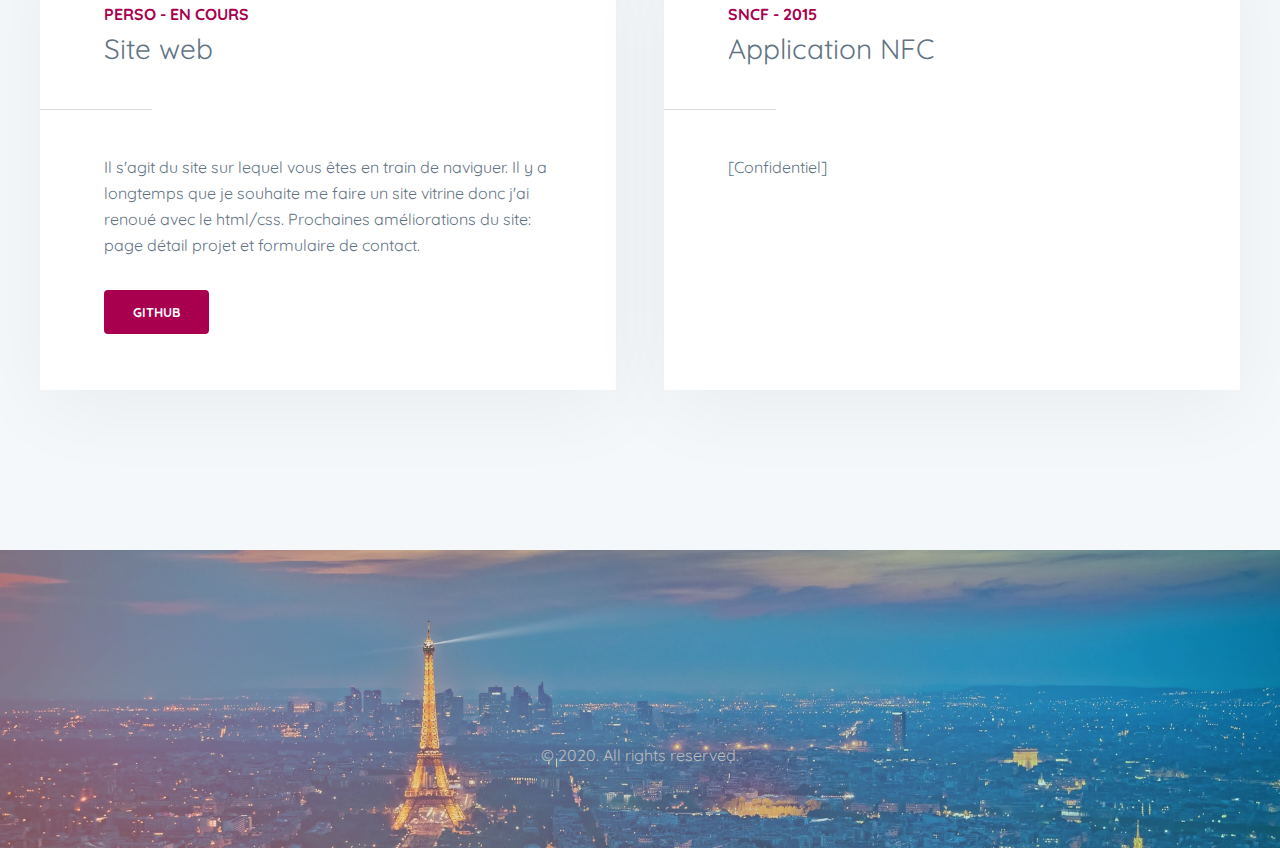
==== commit 8e24c4fe: "About: - changement concernant les projets" ====
--- a/about/index.html
+++ b/about/index.html
@@ -185,19 +185,6 @@
 								<h2>Expériences passées ou futures</h2>
 							</header>
 							<section class="spotlights">
-
-								<!--
-								<article>
-									<header class="major">
-										<p>ACTIMAGE - 2016 à 2020</p>
-										<h2>Application réseau social</h2>
-									</header>
-									<p>Phasellus in ante vitae nibh porttitor tempus vitae ut ante. Vestibulum blandit ex a elementum viverra. Sed quat diam, aliquet tempus felis nisl at lacus.</p>
-									<ul class="actions">
-										<li><a href="https://www.actimage.com/fr/references/bentley-reseau-social-prive/" class="button">More</a></li>
-									</ul>
-								</article>
-							-->
 								<article>
 									<header class="major">
 										<p>ACTIMAGE - 2017 à 2019</p>
@@ -220,6 +207,13 @@
 								</article>
 								<article>
 									<header class="major">
+										<p>ACTIMAGE - 2016 à 2020</p>
+										<h2>Application réseau social</h2>
+									</header>
+									<p>Développé pour un constructeur automobile de luxe, cette application est un réseau social fermé ayant pour but de créer une communauté autour de la marquer et de proposer des services. Sur ce projet, j'ai tout d'abord commencé par développer la version iOS en Swift, puis la version Android en React-Native. J'y interviens aujourd'hui en tant que responsable technique de la partie mobile.</p>
+								</article>
+								<article>
+									<header class="major">
 										<p>Perso - En cours</p>
 										<h2>Application jeux de cartes</h2>
 									</header>
@@ -238,6 +232,7 @@
 										<li><a target="_blank" href="https://github.com/MelanieJourne/melaniejourne.fr" class="button primary">Github</a></li>
 									</ul>
 								</article>
+								<!--
 								<article>
 									<header class="major">
 										<p>PERSO - Concept</p>
@@ -245,6 +240,7 @@
 									</header>
 									<p>J'ai énormément de jeux mobiles et je souhaiterai un jour développer le mien. Inspiration: Idle miner, Idle wizard, life simulator et bien d'autres.</p>
 								</article>
+							-->
 								<article>
 									<header class="major">
 										<p>SNCF - 2015</p>
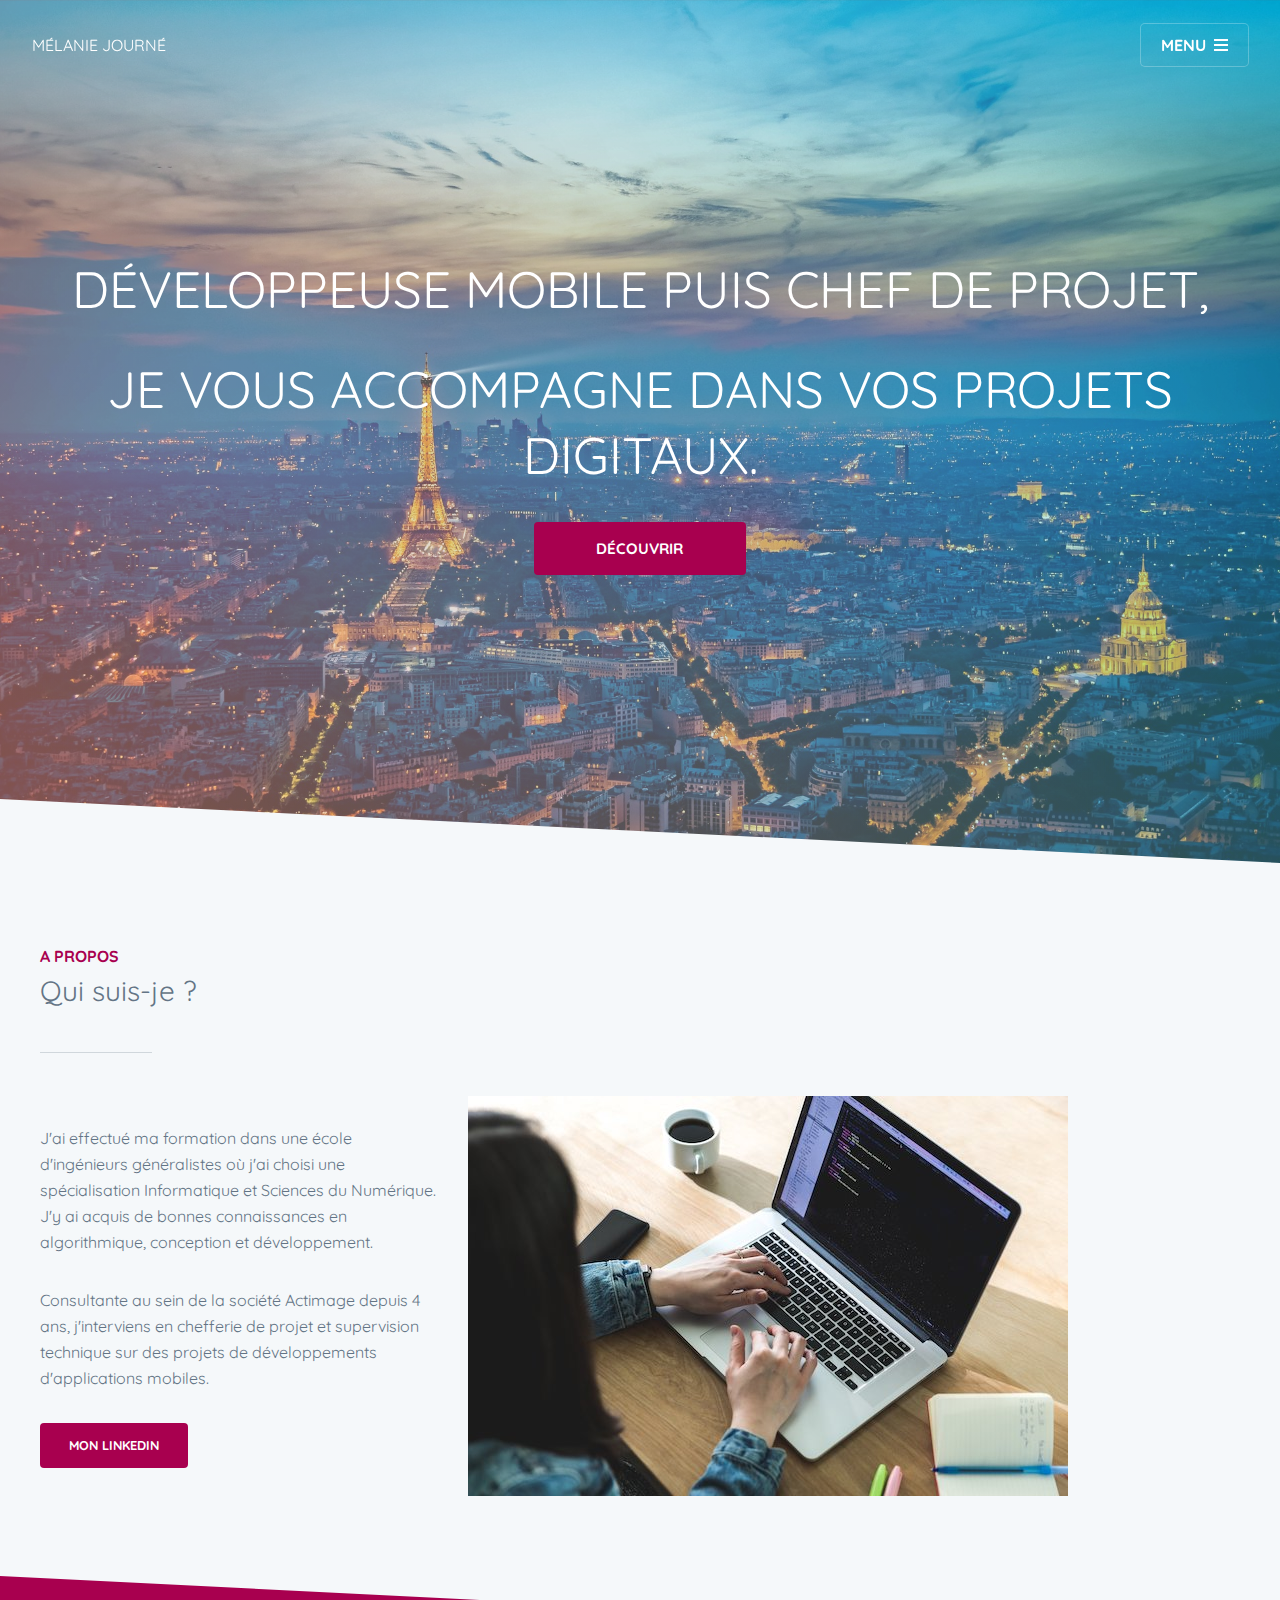
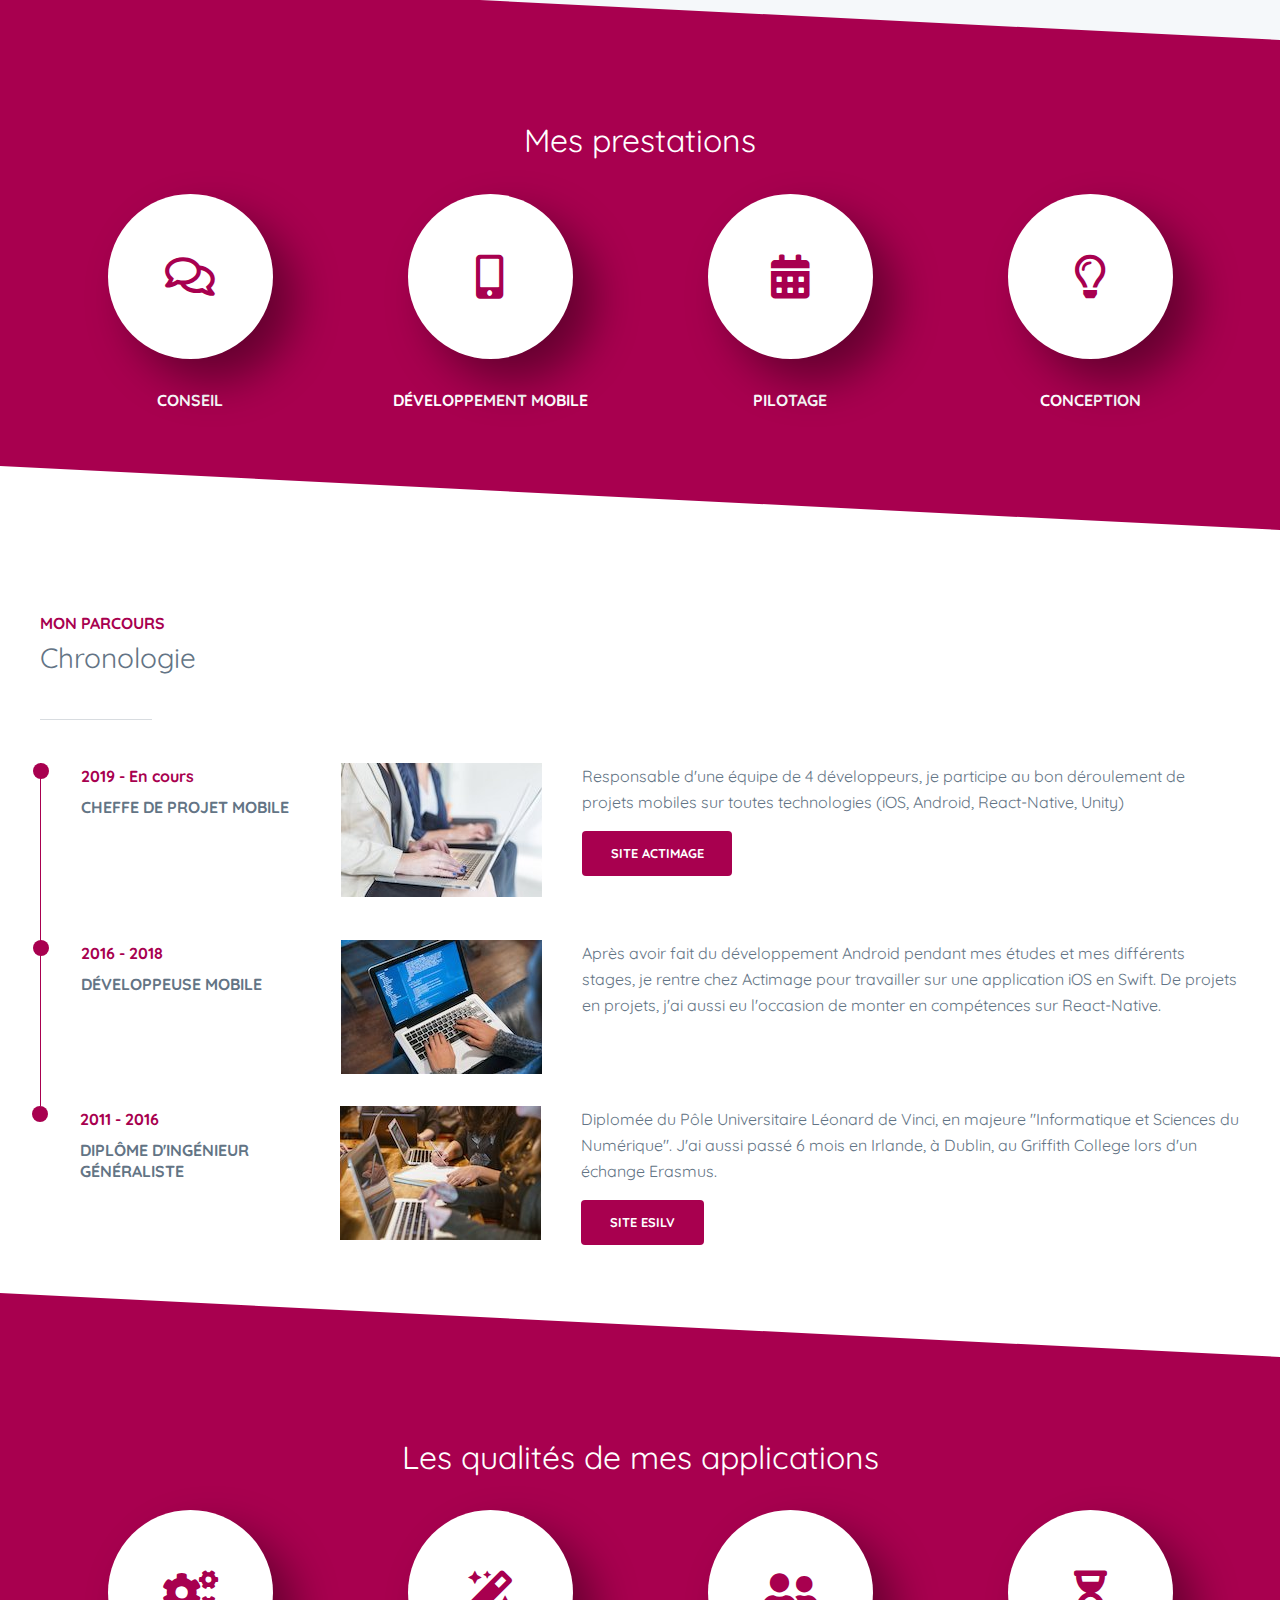
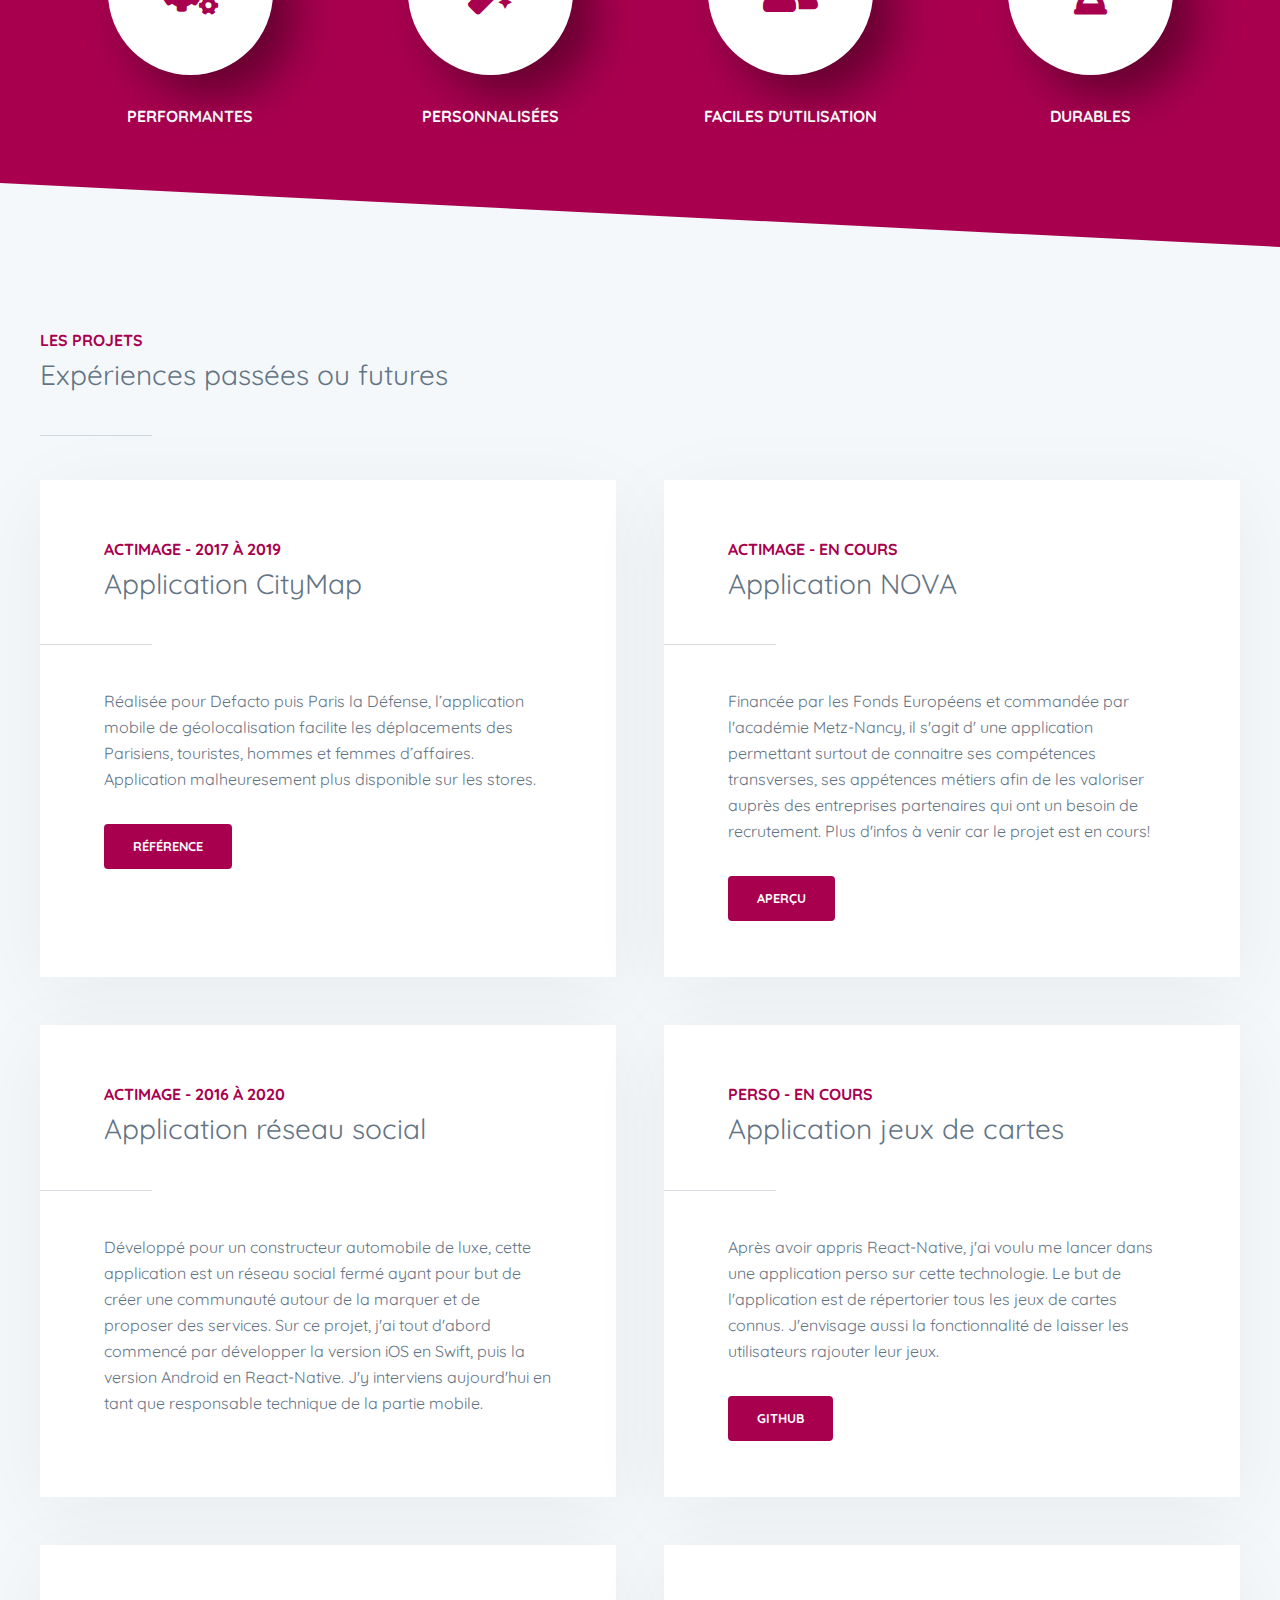
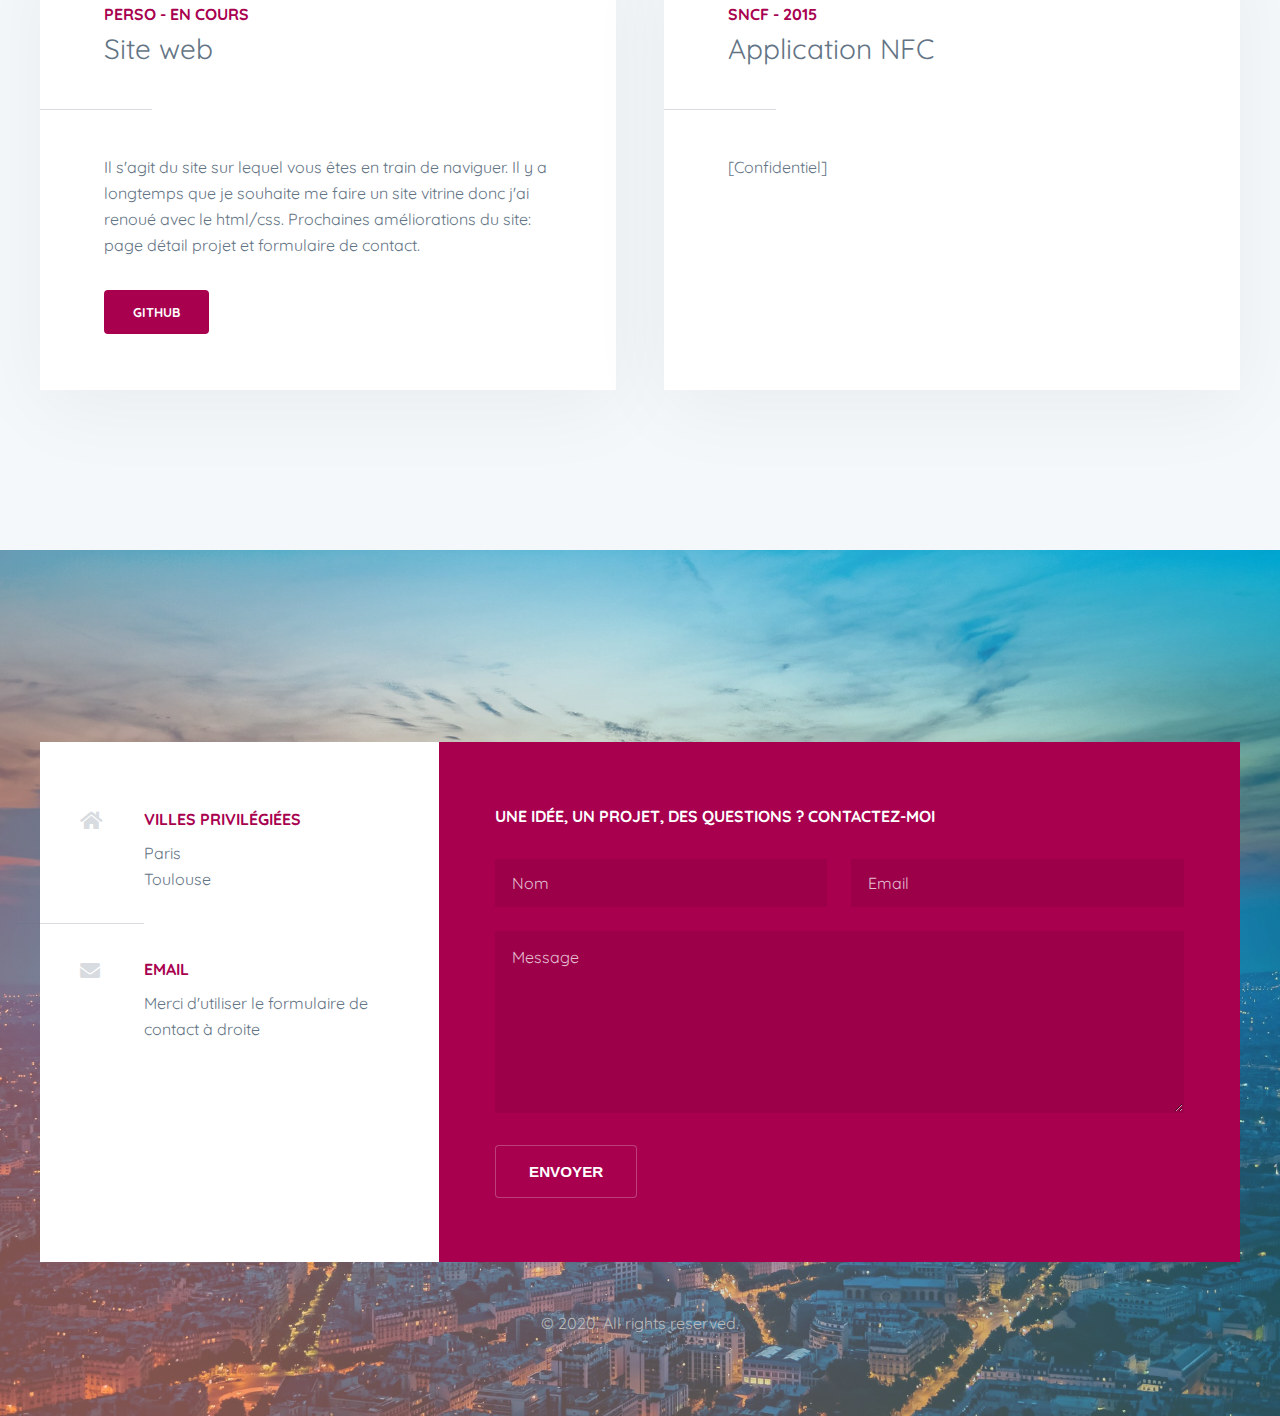
==== commit cab55599: "About / contact : ui form + php files (to test)" ====
--- a/about/index.html
+++ b/about/index.html
@@ -33,6 +33,7 @@
 								<li><a href="#timeline" class="scrolly">Parcours</a></li>
 								<li><a href="#qualité" class="scrolly">Applications</a></li>
 								<li><a href="#projects" class="scrolly">Projets</a></li>
+								<li><a href="#contact" class="scrolly">Contact</a></li>
 							</ul>
 							<a class="close">Close</a>
 						</div>
@@ -254,28 +255,29 @@
 
 				<!-- Footer -->
 					<footer id="footer">
-							<!--
-						<div class="inner">
+						<div class="inner" id="contact">
 							<ul class="contact">
 								<li class="icon solid fa-home">
-									<strong>Address</strong>
-									1234 Fictional Avenue<br>Nashville, TN 00000
+									<strong>Villes privilégiées</strong>
+									Paris<br>Toulouse
 								</li>
+								<!--
 								<li class="icon solid fa-phone">
 									<strong>Phone</strong>
 									(000) 000-0000
 								</li>
+							-->
 								<li class="icon solid fa-envelope">
 									<strong>Email</strong>
-									information@untitled.tld
+									Merci d'utiliser le formulaire de contact à droite
 								</li>
 							</ul>
-							<form action="#" method="post">
-								<h4>Get in touch</h4>
+							<form id="reused_form">
+								<h4>Une idée, un projet, des questions ? Contactez-moi</h4>
 								<div class="fields">
 									<div class="field half">
-										<label for="name">Name</label>
-										<input name="name" id="name" type="text" placeholder="Name">
+										<label for="name">Nom Prénom</label>
+										<input name="name" id="name" type="text" placeholder="Nom">
 									</div>
 									<div class="field half">
 										<label for="email">Email</label>
@@ -287,11 +289,17 @@
 									</div>
 								</div>
 								<ul class="actions">
-									<li><input value="Send Message" class="button large" type="submit"></li>
+									<li><button class="button large" type="submit">Envoyer</button>
 								</ul>
 							</form>
-						</div>
-						-->
+							<div id="error_message" style="width:100%; height:100%; display:none; ">
+									<h4>Error</h4>
+									Désolé, un problème est survenu :(
+							</div>
+							<div id="success_message" style="width:100%; height:100%; display:none; ">
+									<h2>Message envoyé !</h2>
+							</div>
+						</div>
 						<div class="copyright">
 							&copy; 2020. All rights reserved.
 						</div>
@@ -307,6 +315,70 @@
 			<script src="assets/js/jquery.scrollex.min.js"></script>
 			<script src="assets/js/jquery.scrolly.min.js"></script>
 			<script src="assets/js/main.js"></script>
+			<script>
+				$(function()
+				{
+				    function after_form_submitted(data)
+				    {
+				        if(data.result == 'success')
+				        {
+				            $('form#reused_form').hide();
+				            $('#success_message').show();
+				            $('#error_message').hide();
+				        }
+				        else
+				        {
+				            $('#error_message').append('<ul></ul>');
+
+				            jQuery.each(data.errors,function(key,val)
+				            {
+				                $('#error_message ul').append('<li>'+key+':'+val+'</li>');
+				            });
+				            $('#success_message').hide();
+				            $('#error_message').show();
+
+				            //reverse the response on the button
+				            $('button[type="button"]', $form).each(function()
+				            {
+				                $btn = $(this);
+				                label = $btn.prop('orig_label');
+				                if(label)
+				                {
+				                    $btn.prop('type','submit' );
+				                    $btn.text(label);
+				                    $btn.prop('orig_label','');
+				                }
+				            });
+
+				        }//else
+				    }
+
+					$('#reused_form').submit(function(e)
+				      {
+				        e.preventDefault();
+
+				        $form = $(this);
+				        //show some response on the button
+				        $('button[type="submit"]', $form).each(function()
+				        {
+				            $btn = $(this);
+				            $btn.prop('type','button' );
+				            $btn.prop('orig_label',$btn.text());
+				            $btn.text('En cours ...');
+				        });
+
+
+				                    $.ajax({
+				                type: "POST",
+				                url: 'handler.php',
+				                data: $form.serialize(),
+				                success: after_form_submitted,
+				                dataType: 'json'
+				            });
+
+				      });
+				});
+				</script>
 
 	</body>
 </html>
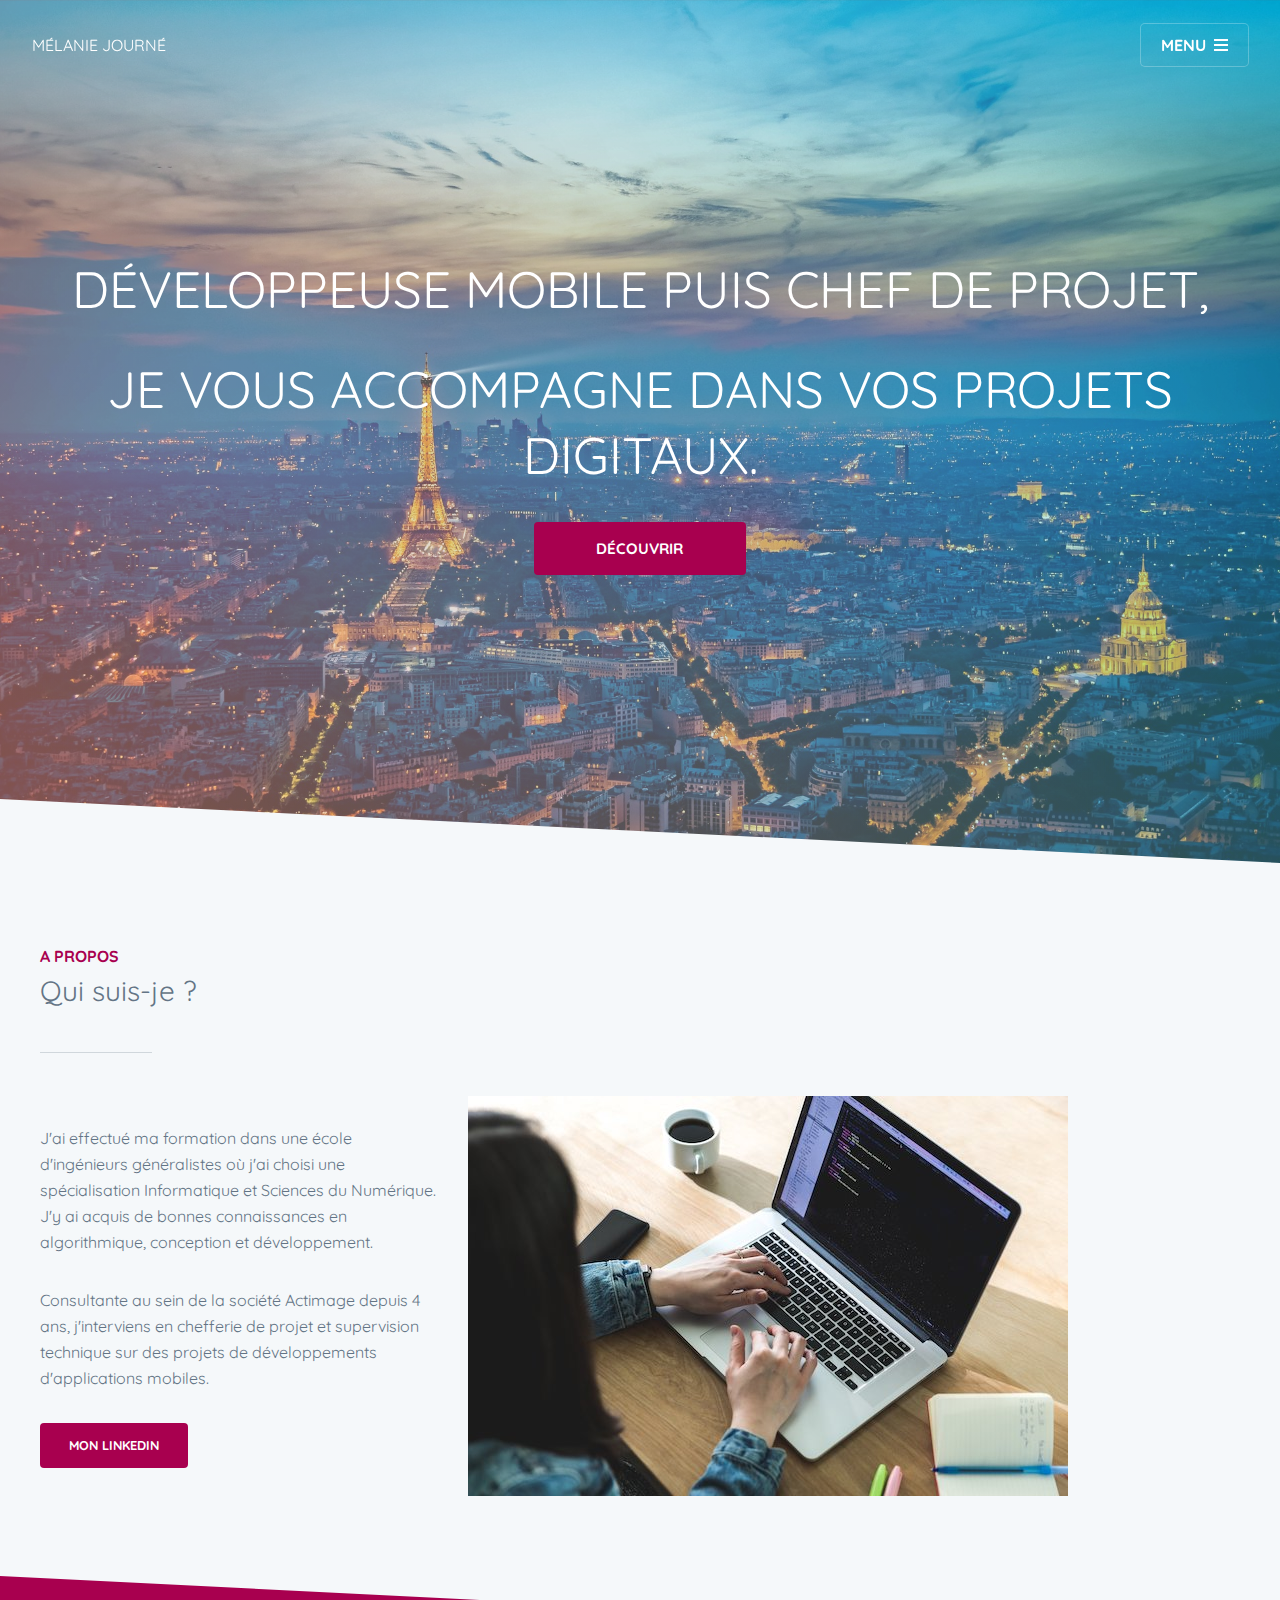
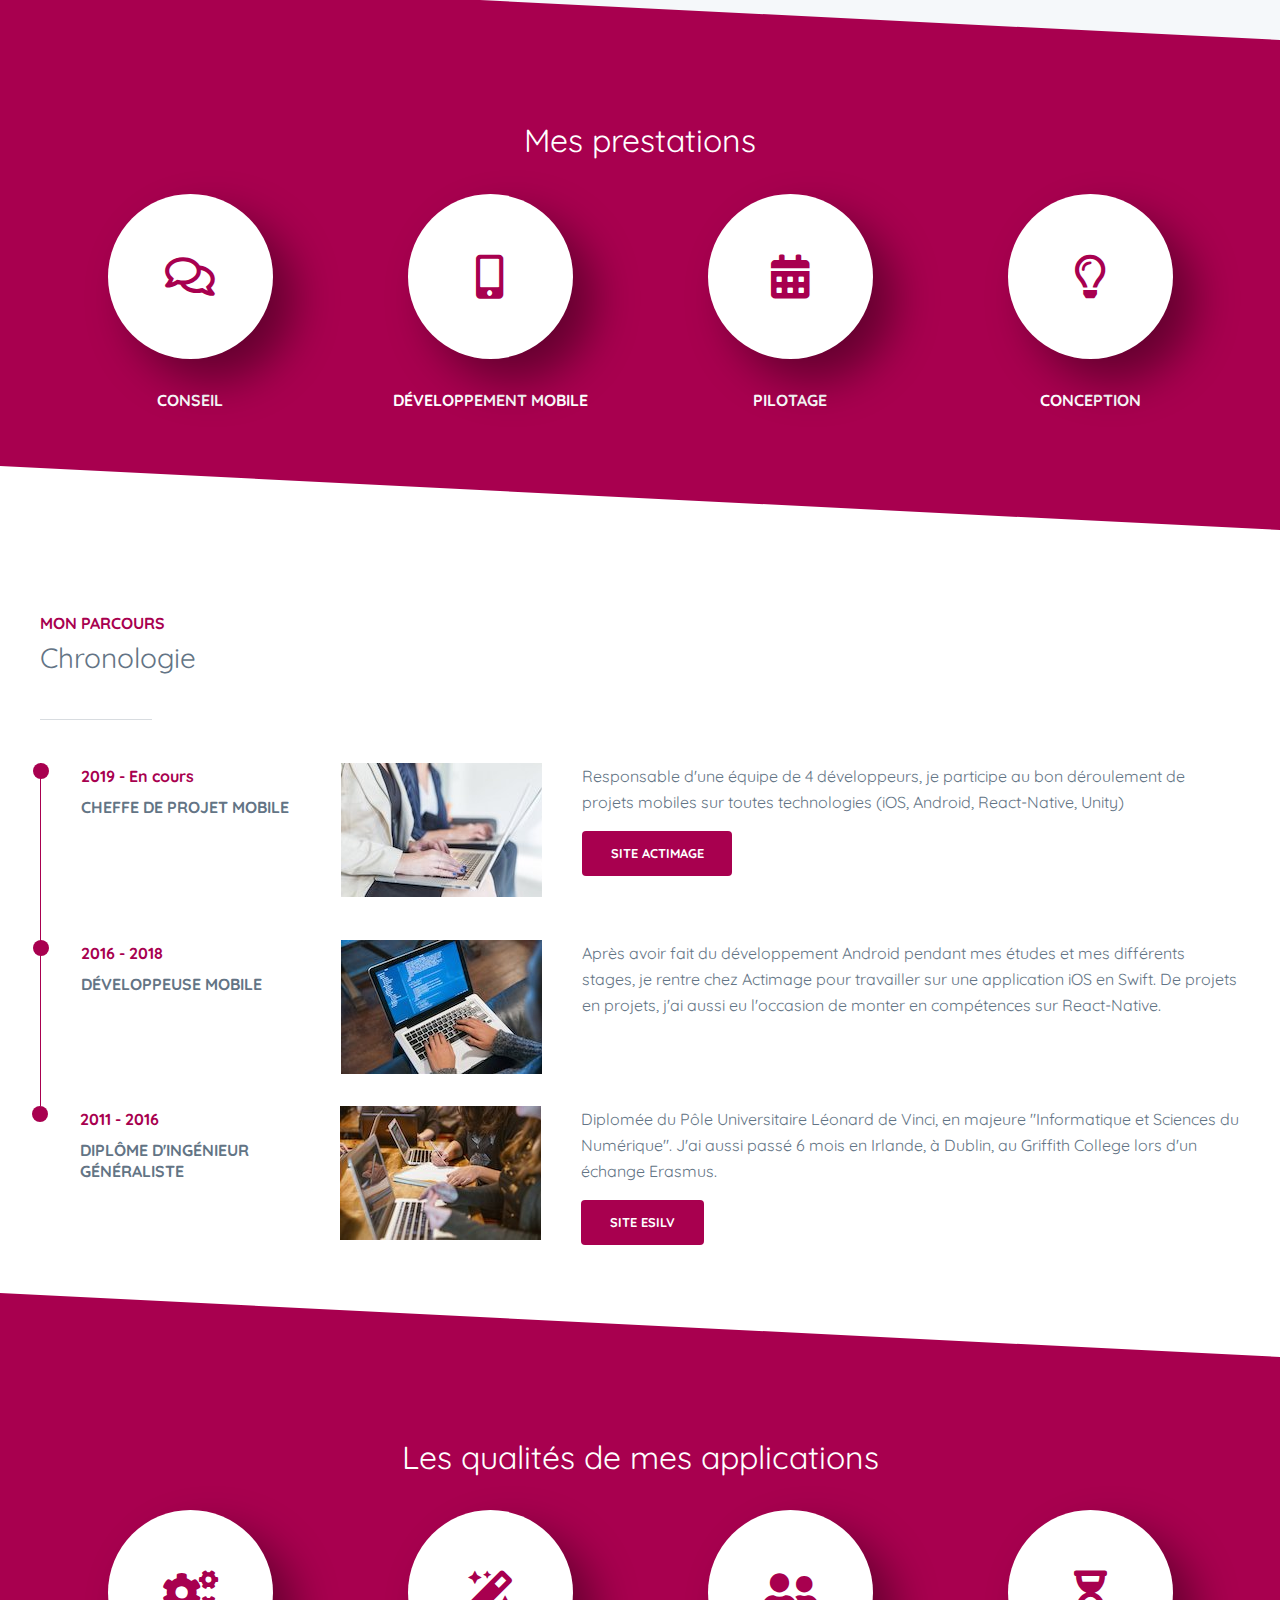
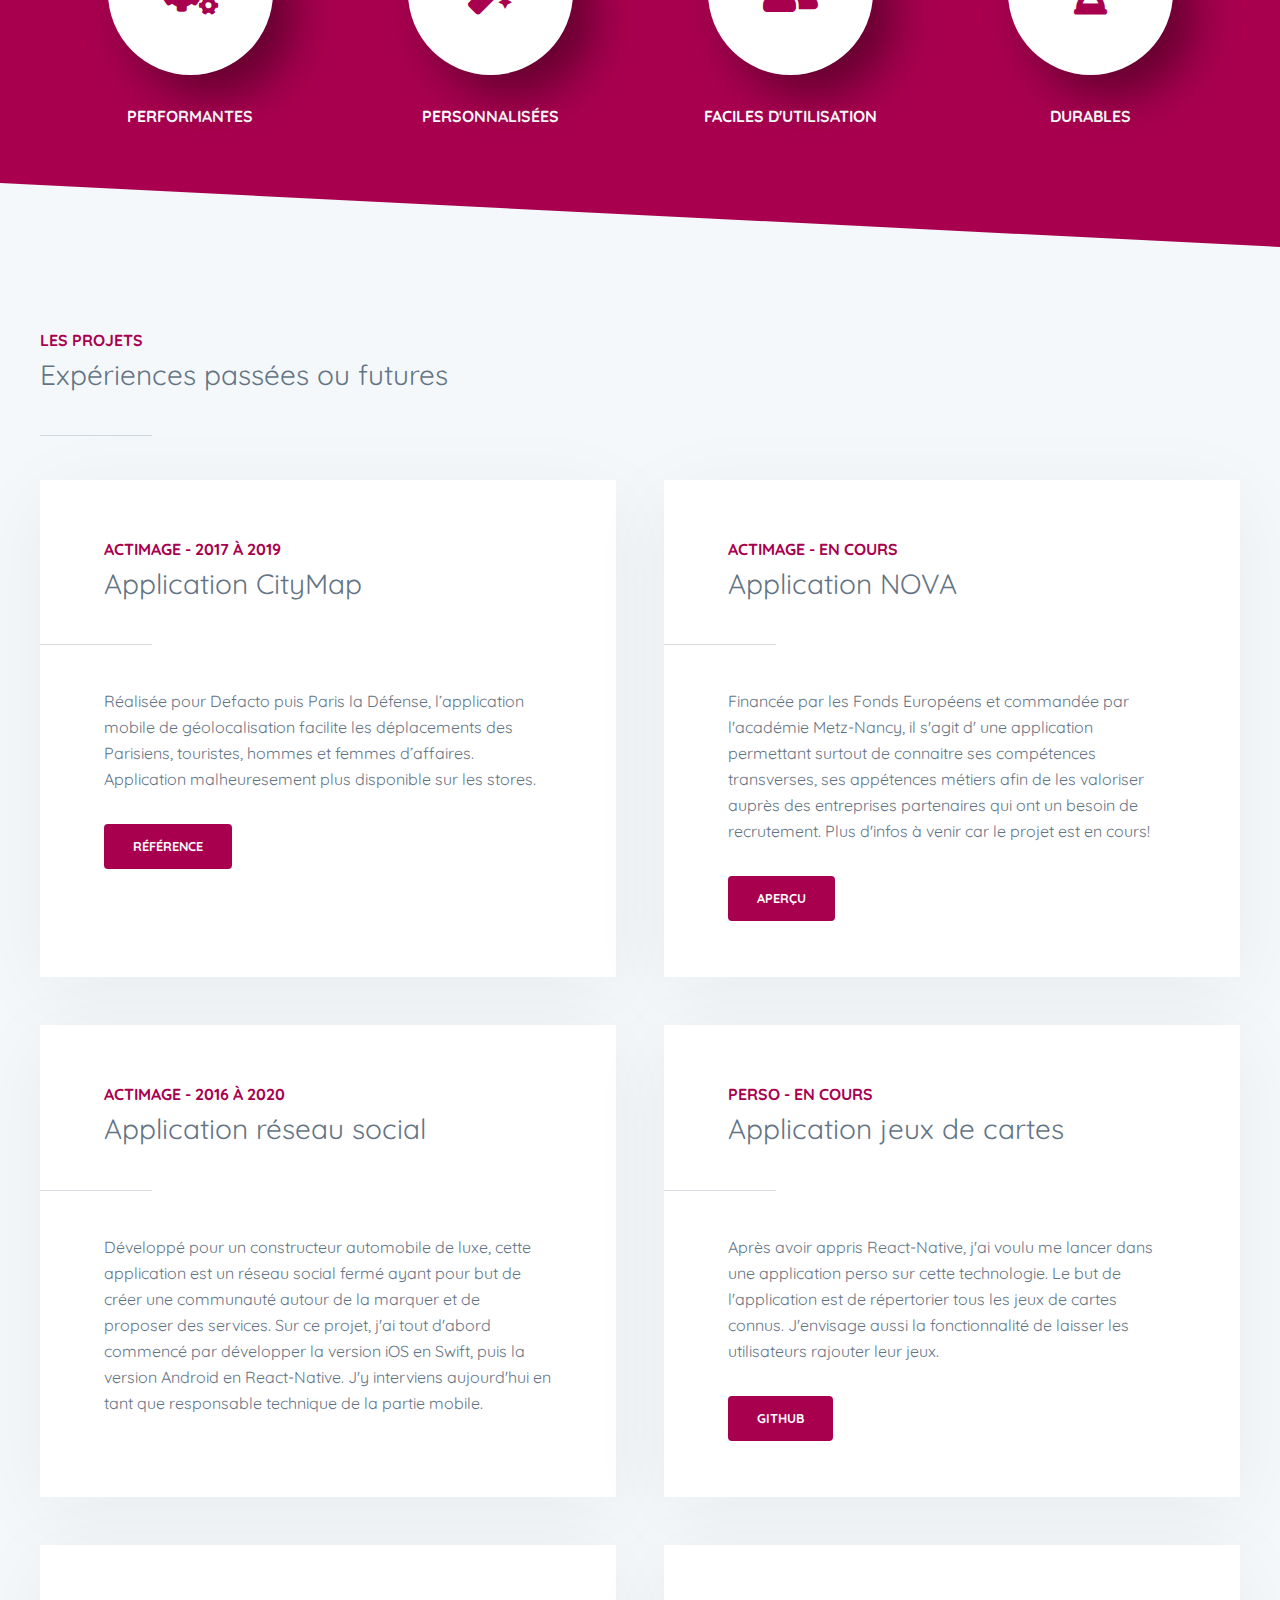
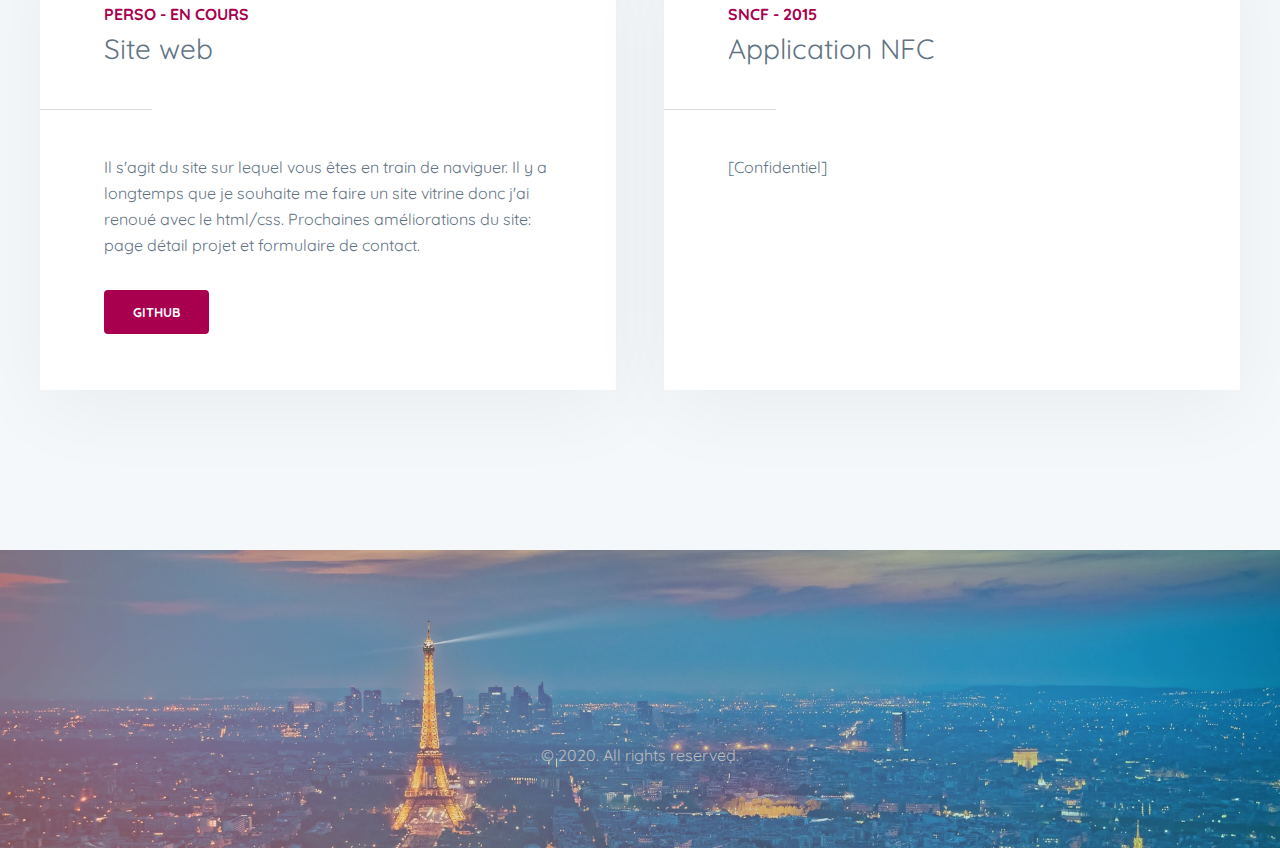
==== commit 5be36f1a: "About - Form : hide cause not working, better result message" ====
--- a/about/index.html
+++ b/about/index.html
@@ -33,7 +33,7 @@
 								<li><a href="#timeline" class="scrolly">Parcours</a></li>
 								<li><a href="#qualité" class="scrolly">Applications</a></li>
 								<li><a href="#projects" class="scrolly">Projets</a></li>
-								<li><a href="#contact" class="scrolly">Contact</a></li>
+								<!--<li><a href="#contact" class="scrolly">Contact</a></li>-->
 							</ul>
 							<a class="close">Close</a>
 						</div>
@@ -255,18 +255,17 @@
 
 				<!-- Footer -->
 					<footer id="footer">
+						<!--
 						<div class="inner" id="contact">
 							<ul class="contact">
 								<li class="icon solid fa-home">
 									<strong>Villes privilégiées</strong>
 									Paris<br>Toulouse
 								</li>
-								<!--
 								<li class="icon solid fa-phone">
 									<strong>Phone</strong>
 									(000) 000-0000
 								</li>
-							-->
 								<li class="icon solid fa-envelope">
 									<strong>Email</strong>
 									Merci d'utiliser le formulaire de contact à droite
@@ -291,15 +290,16 @@
 								<ul class="actions">
 									<li><button class="button large" type="submit">Envoyer</button>
 								</ul>
+								<div id="error_message" style="width:100%; height:100%; display:none; ">
+										<h4>Error</h4>
+										Désolé, un problème est survenu :(
+								</div>
+								<div id="success_message" style="width:100%; height:100%; display:none; ">
+										<h2>Message envoyé !</h2>
+								</div>
 							</form>
-							<div id="error_message" style="width:100%; height:100%; display:none; ">
-									<h4>Error</h4>
-									Désolé, un problème est survenu :(
-							</div>
-							<div id="success_message" style="width:100%; height:100%; display:none; ">
-									<h2>Message envoyé !</h2>
-							</div>
-						</div>
+						</div>
+					-->
 						<div class="copyright">
 							&copy; 2020. All rights reserved.
 						</div>
@@ -322,7 +322,6 @@
 				    {
 				        if(data.result == 'success')
 				        {
-				            $('form#reused_form').hide();
 				            $('#success_message').show();
 				            $('#error_message').hide();
 				        }
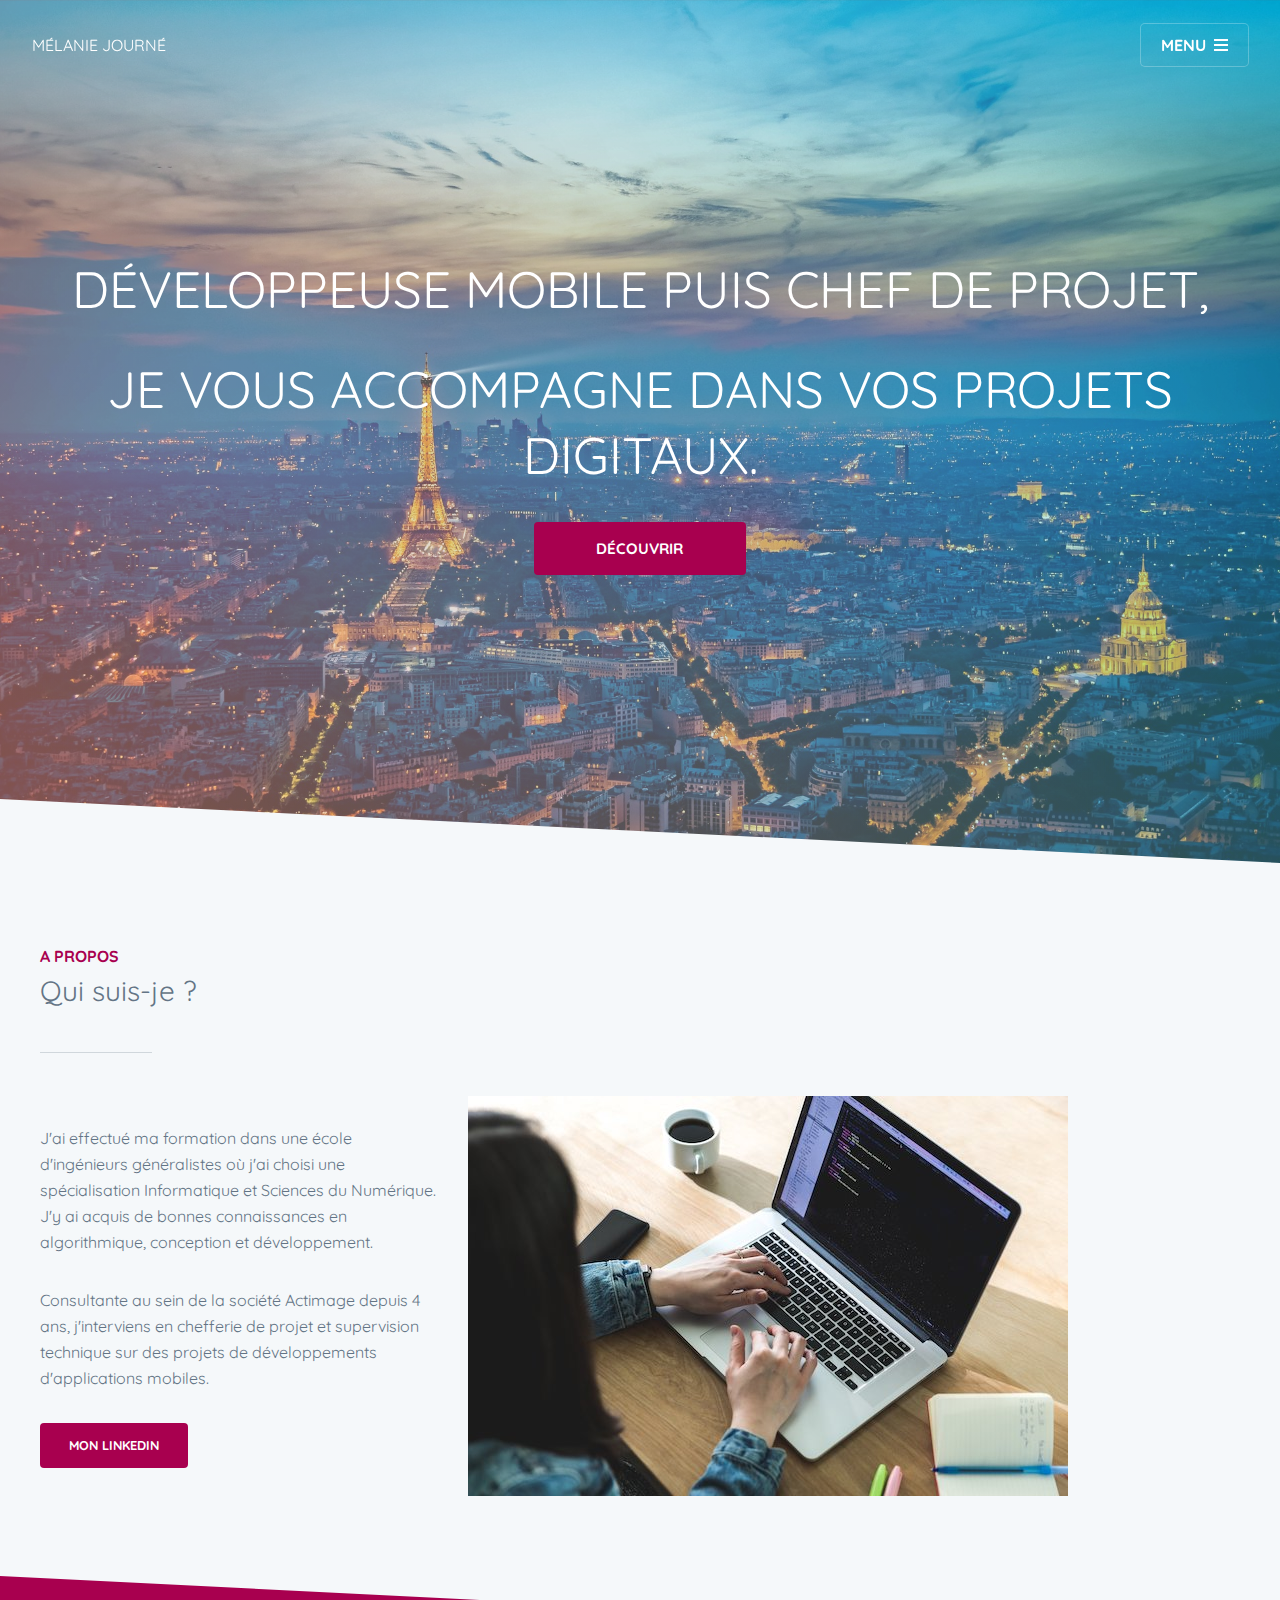
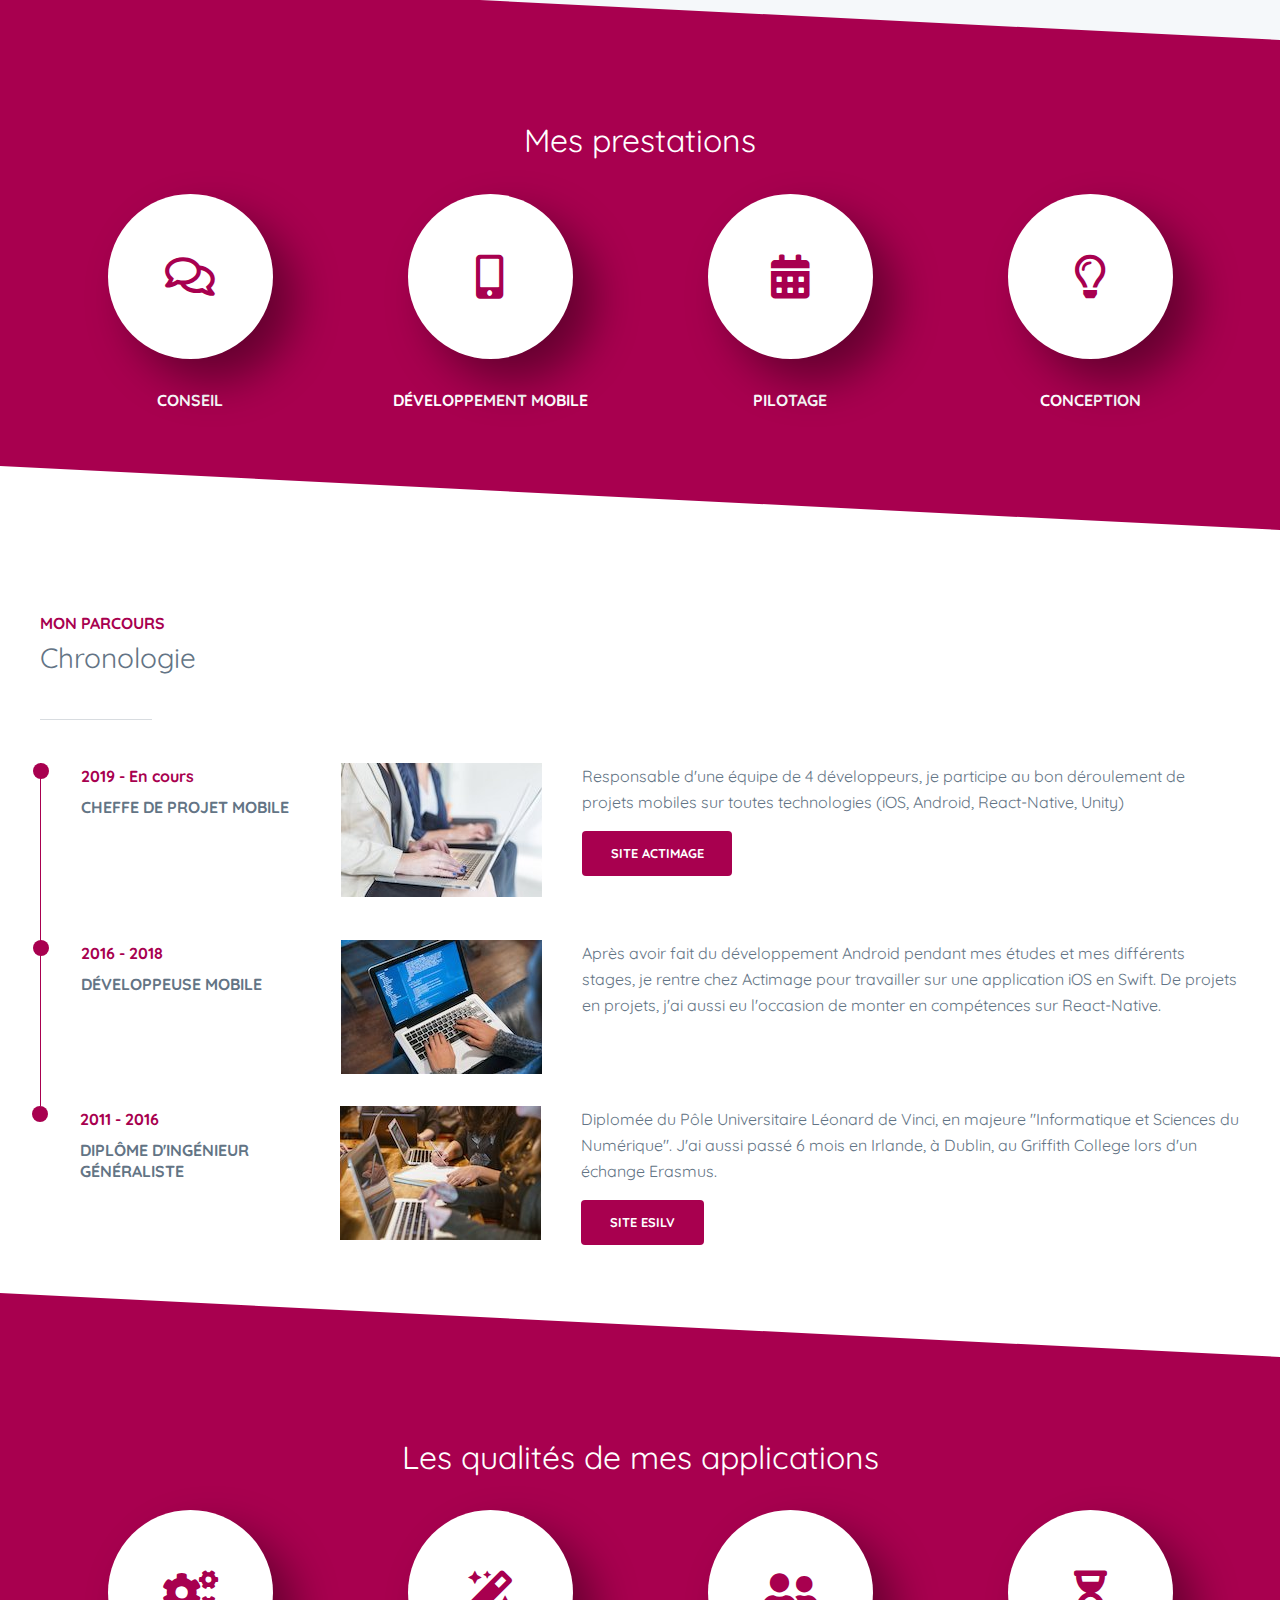
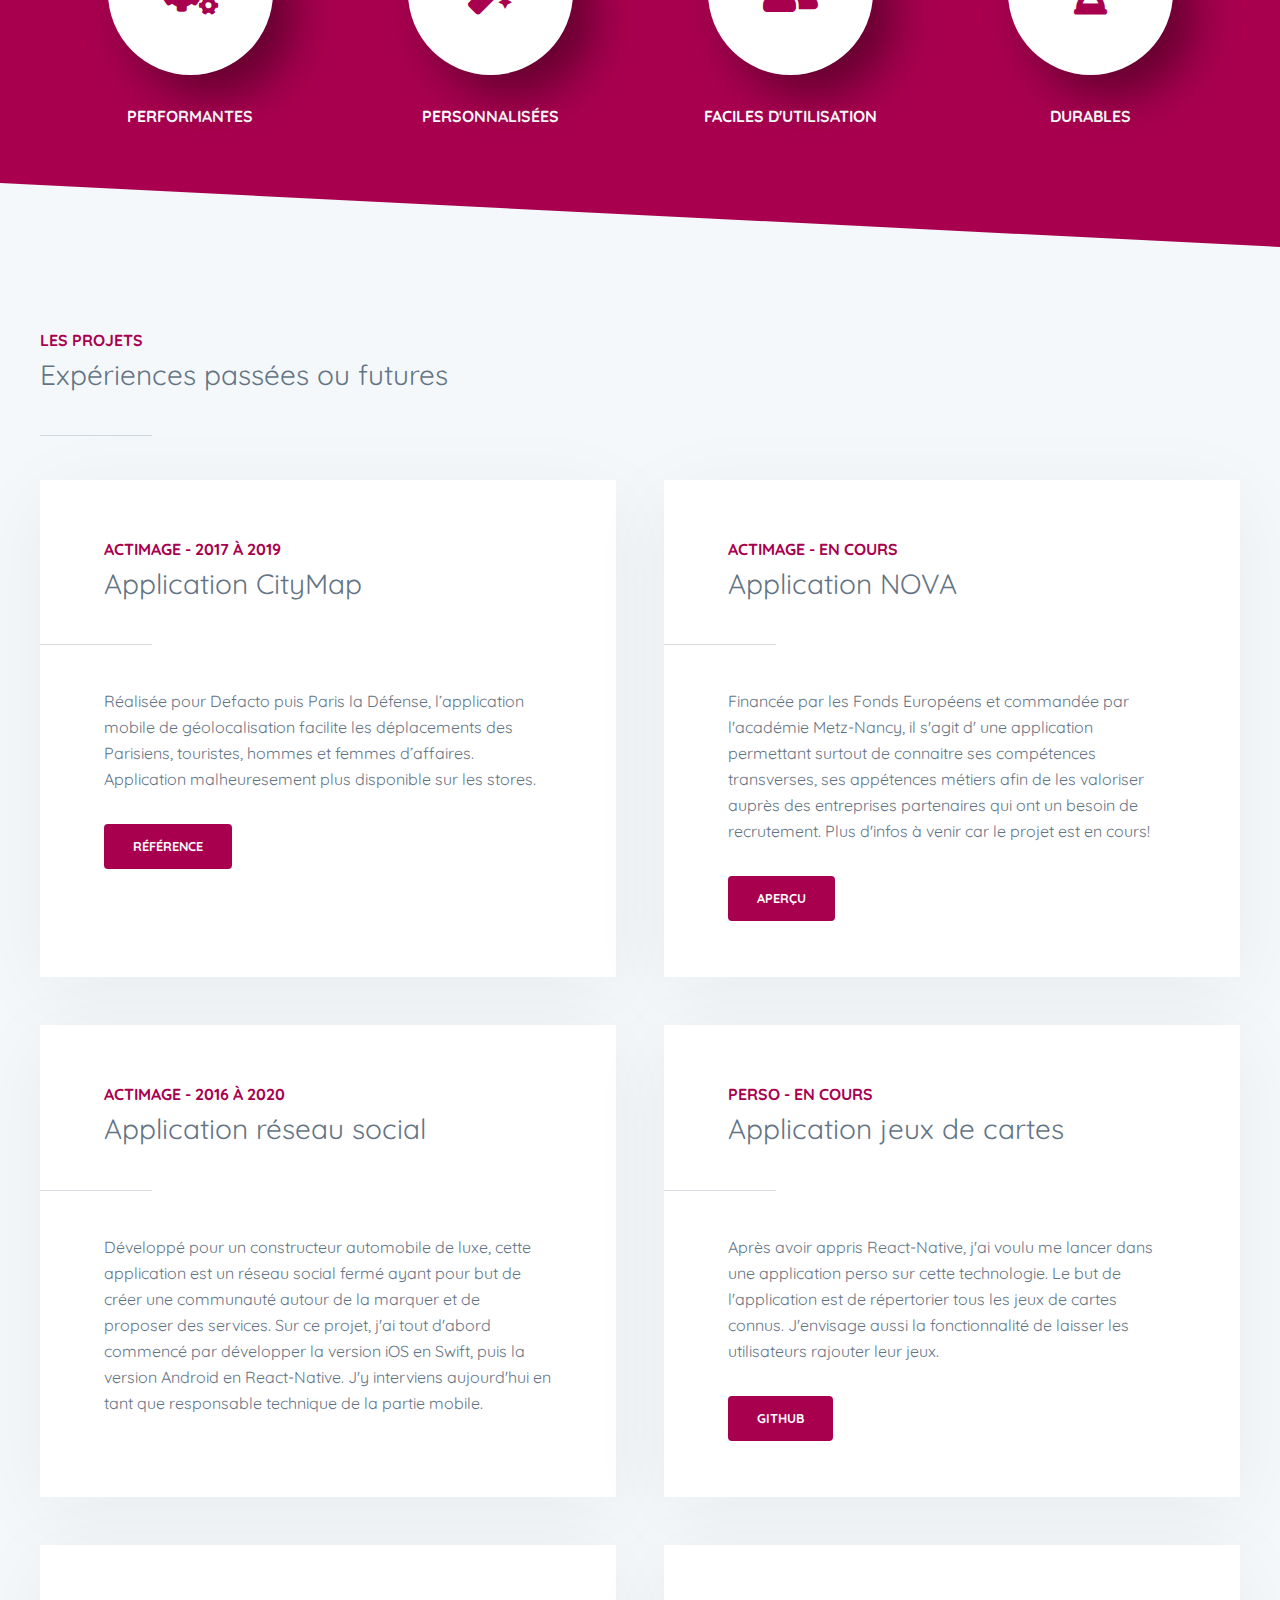
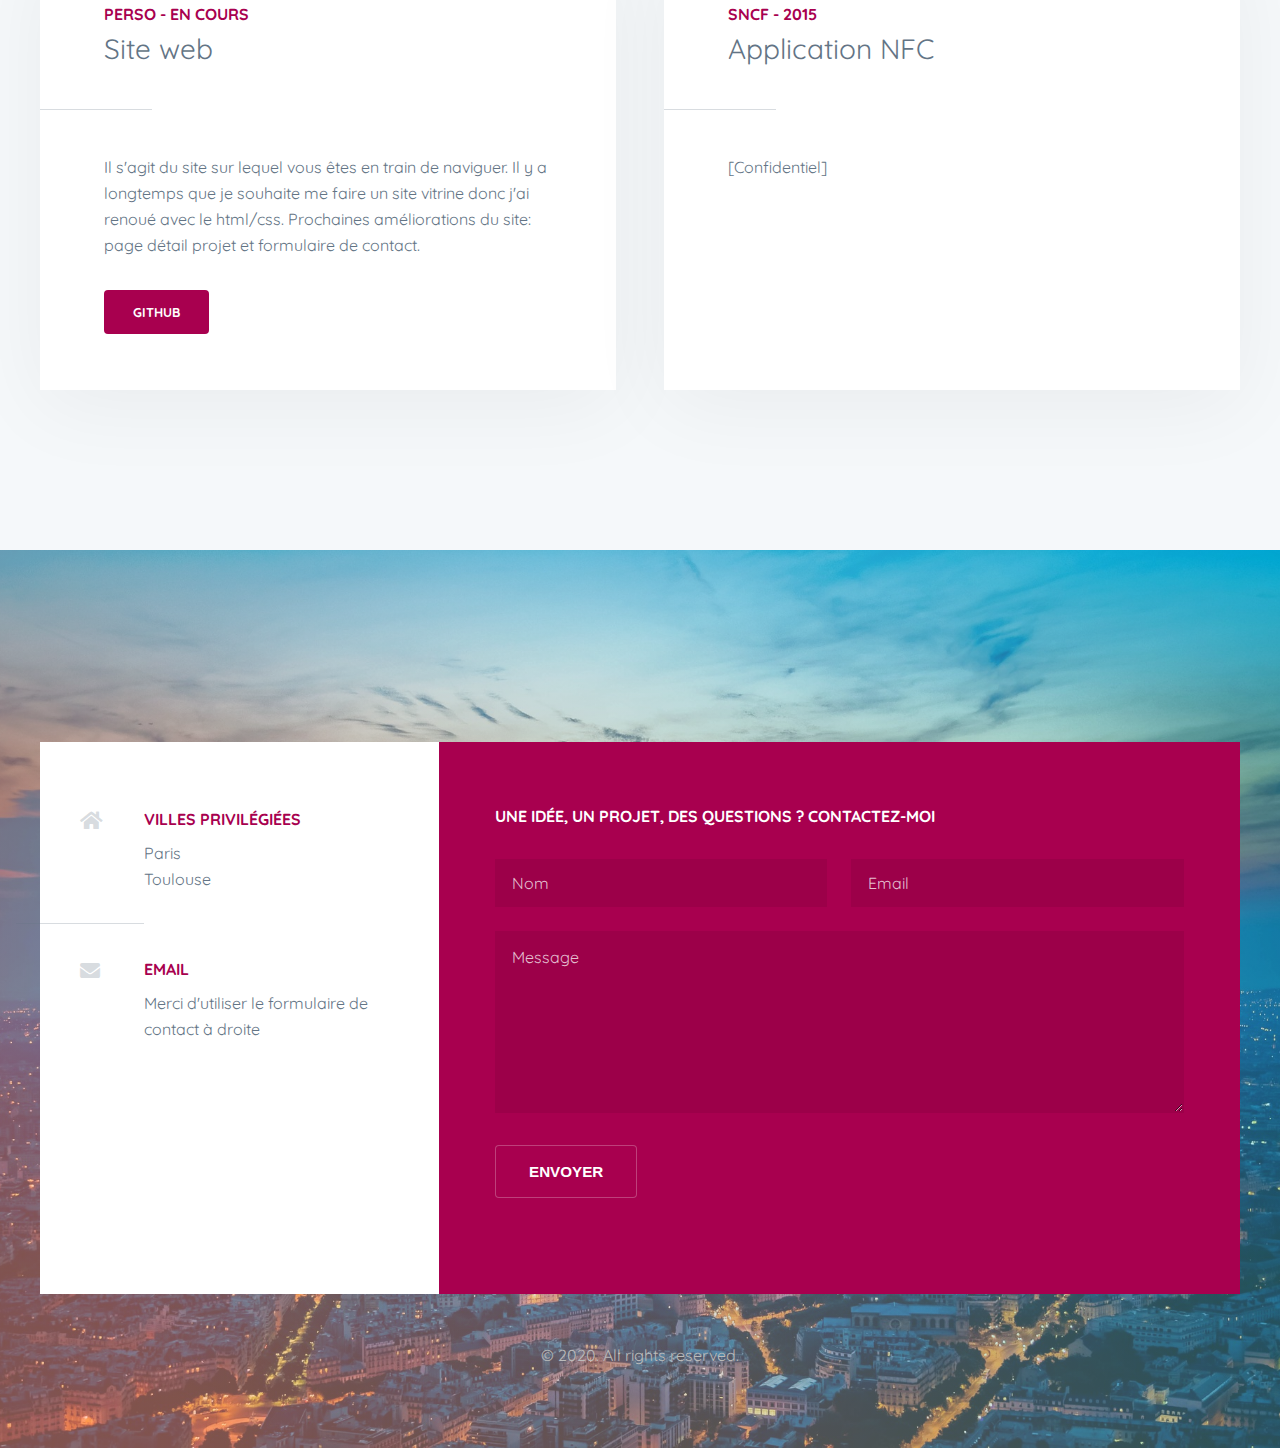
==== commit 1b3f0d73: "About - Form : working + required field" ====
--- a/about/index.html
+++ b/about/index.html
@@ -33,7 +33,7 @@
 								<li><a href="#timeline" class="scrolly">Parcours</a></li>
 								<li><a href="#qualité" class="scrolly">Applications</a></li>
 								<li><a href="#projects" class="scrolly">Projets</a></li>
-								<!--<li><a href="#contact" class="scrolly">Contact</a></li>-->
+								<li><a href="#contact" class="scrolly">Contact</a></li>
 							</ul>
 							<a class="close">Close</a>
 						</div>
@@ -255,17 +255,19 @@
 
 				<!-- Footer -->
 					<footer id="footer">
-						<!--
+
 						<div class="inner" id="contact">
 							<ul class="contact">
 								<li class="icon solid fa-home">
 									<strong>Villes privilégiées</strong>
 									Paris<br>Toulouse
 								</li>
+								<!--
 								<li class="icon solid fa-phone">
 									<strong>Phone</strong>
 									(000) 000-0000
 								</li>
+							-->
 								<li class="icon solid fa-envelope">
 									<strong>Email</strong>
 									Merci d'utiliser le formulaire de contact à droite
@@ -276,15 +278,15 @@
 								<div class="fields">
 									<div class="field half">
 										<label for="name">Nom Prénom</label>
-										<input name="name" id="name" type="text" placeholder="Nom">
+										<input name="name" id="name" type="text" placeholder="Nom" required>
 									</div>
 									<div class="field half">
 										<label for="email">Email</label>
-										<input name="email" id="email" type="email" placeholder="Email">
+										<input name="email" id="email" type="email" placeholder="Email" required>
 									</div>
 									<div class="field">
 										<label for="message">Message</label>
-										<textarea name="message" id="message" rows="6" placeholder="Message"></textarea>
+										<textarea name="message" id="message" rows="6" placeholder="Message" required></textarea>
 									</div>
 								</div>
 								<ul class="actions">
@@ -299,7 +301,7 @@
 								</div>
 							</form>
 						</div>
-					-->
+
 						<div class="copyright">
 							&copy; 2020. All rights reserved.
 						</div>
@@ -367,7 +369,7 @@
 				        });
 
 
-				                    $.ajax({
+				        $.ajax({
 				                type: "POST",
 				                url: 'handler.php',
 				                data: $form.serialize(),
